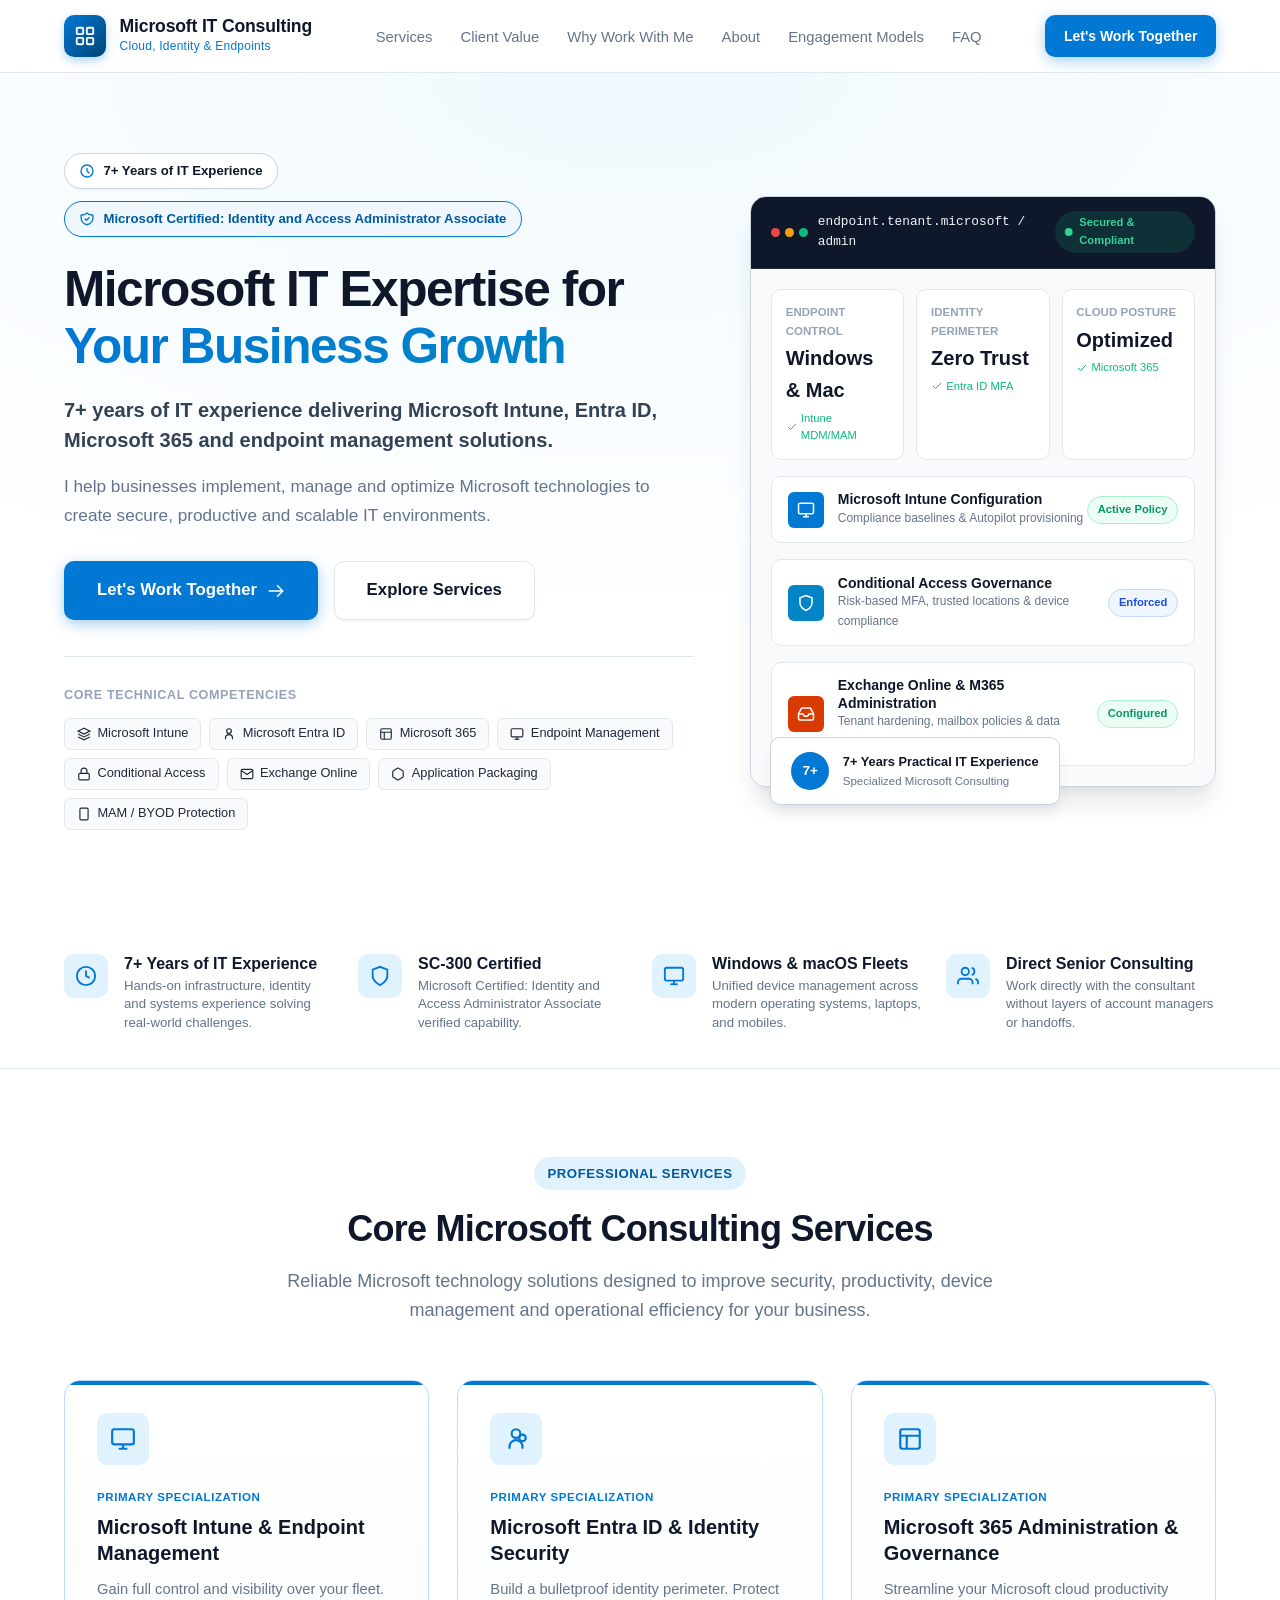
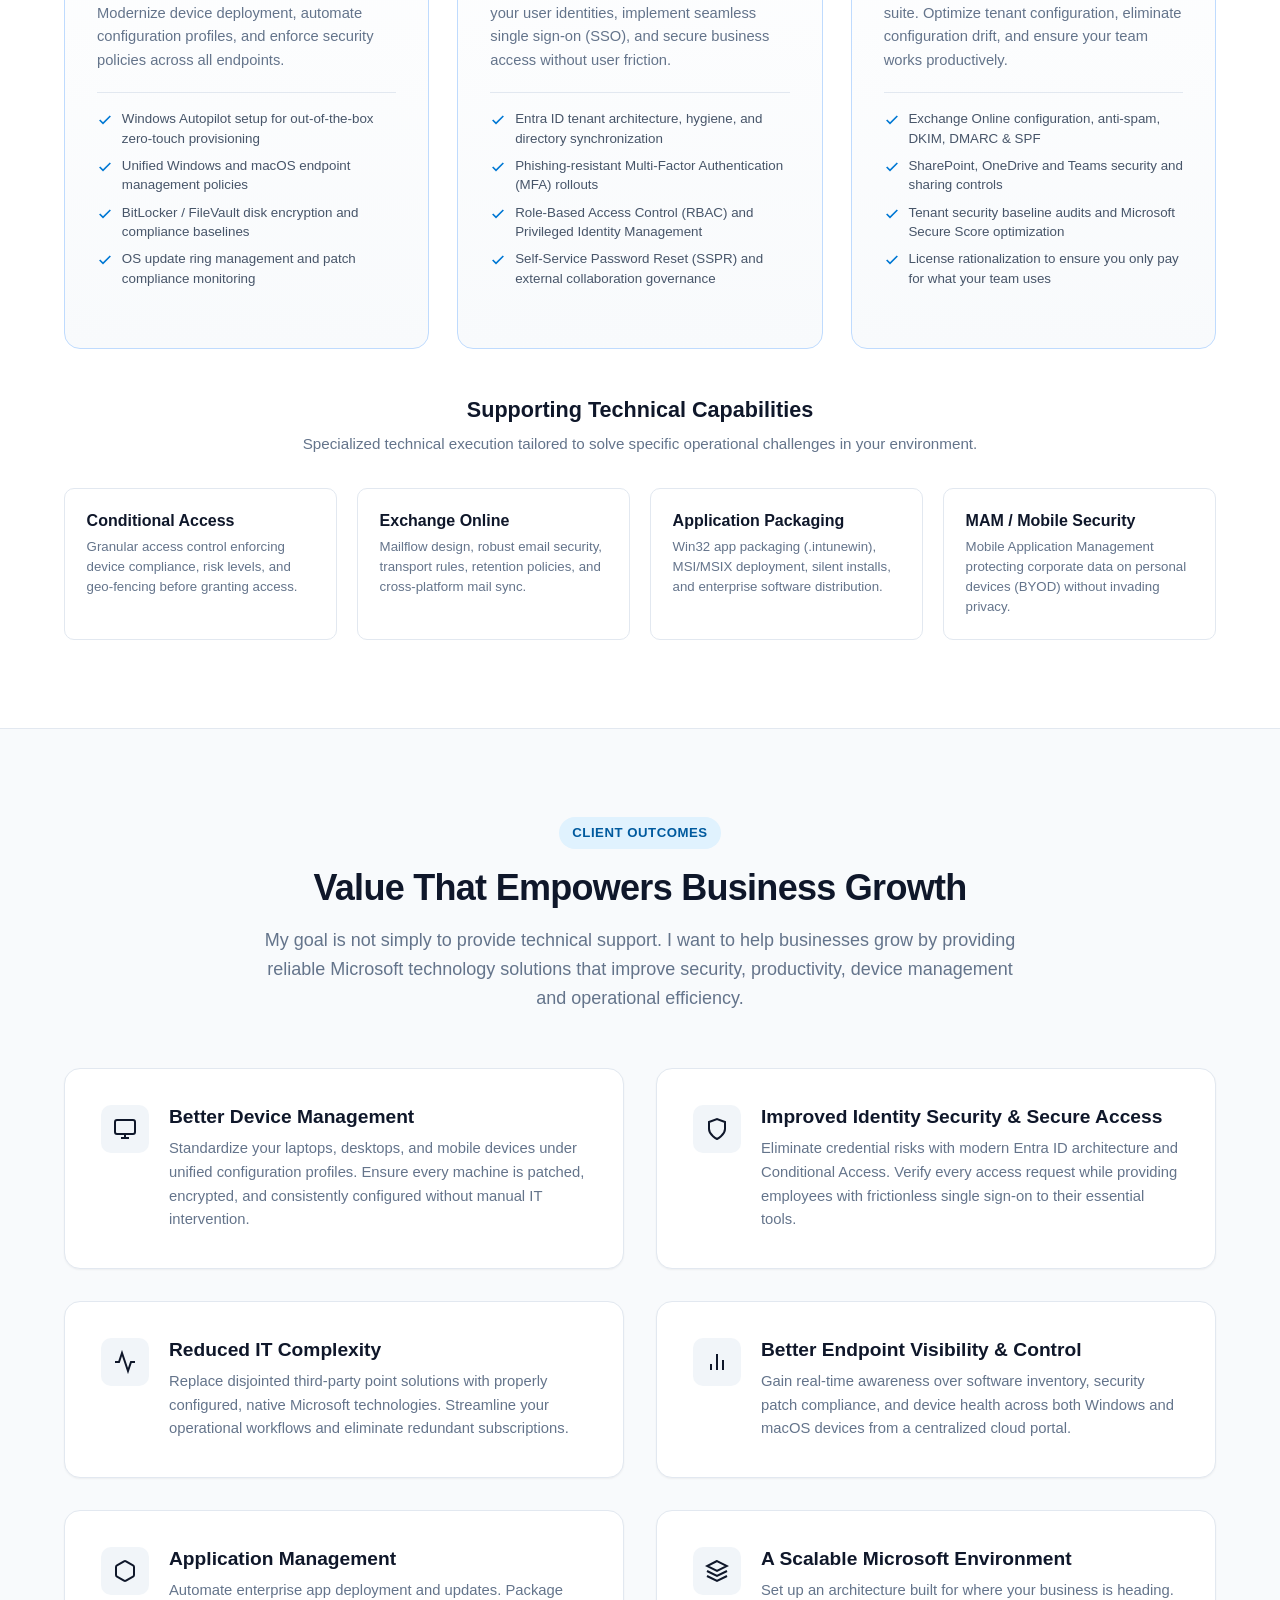
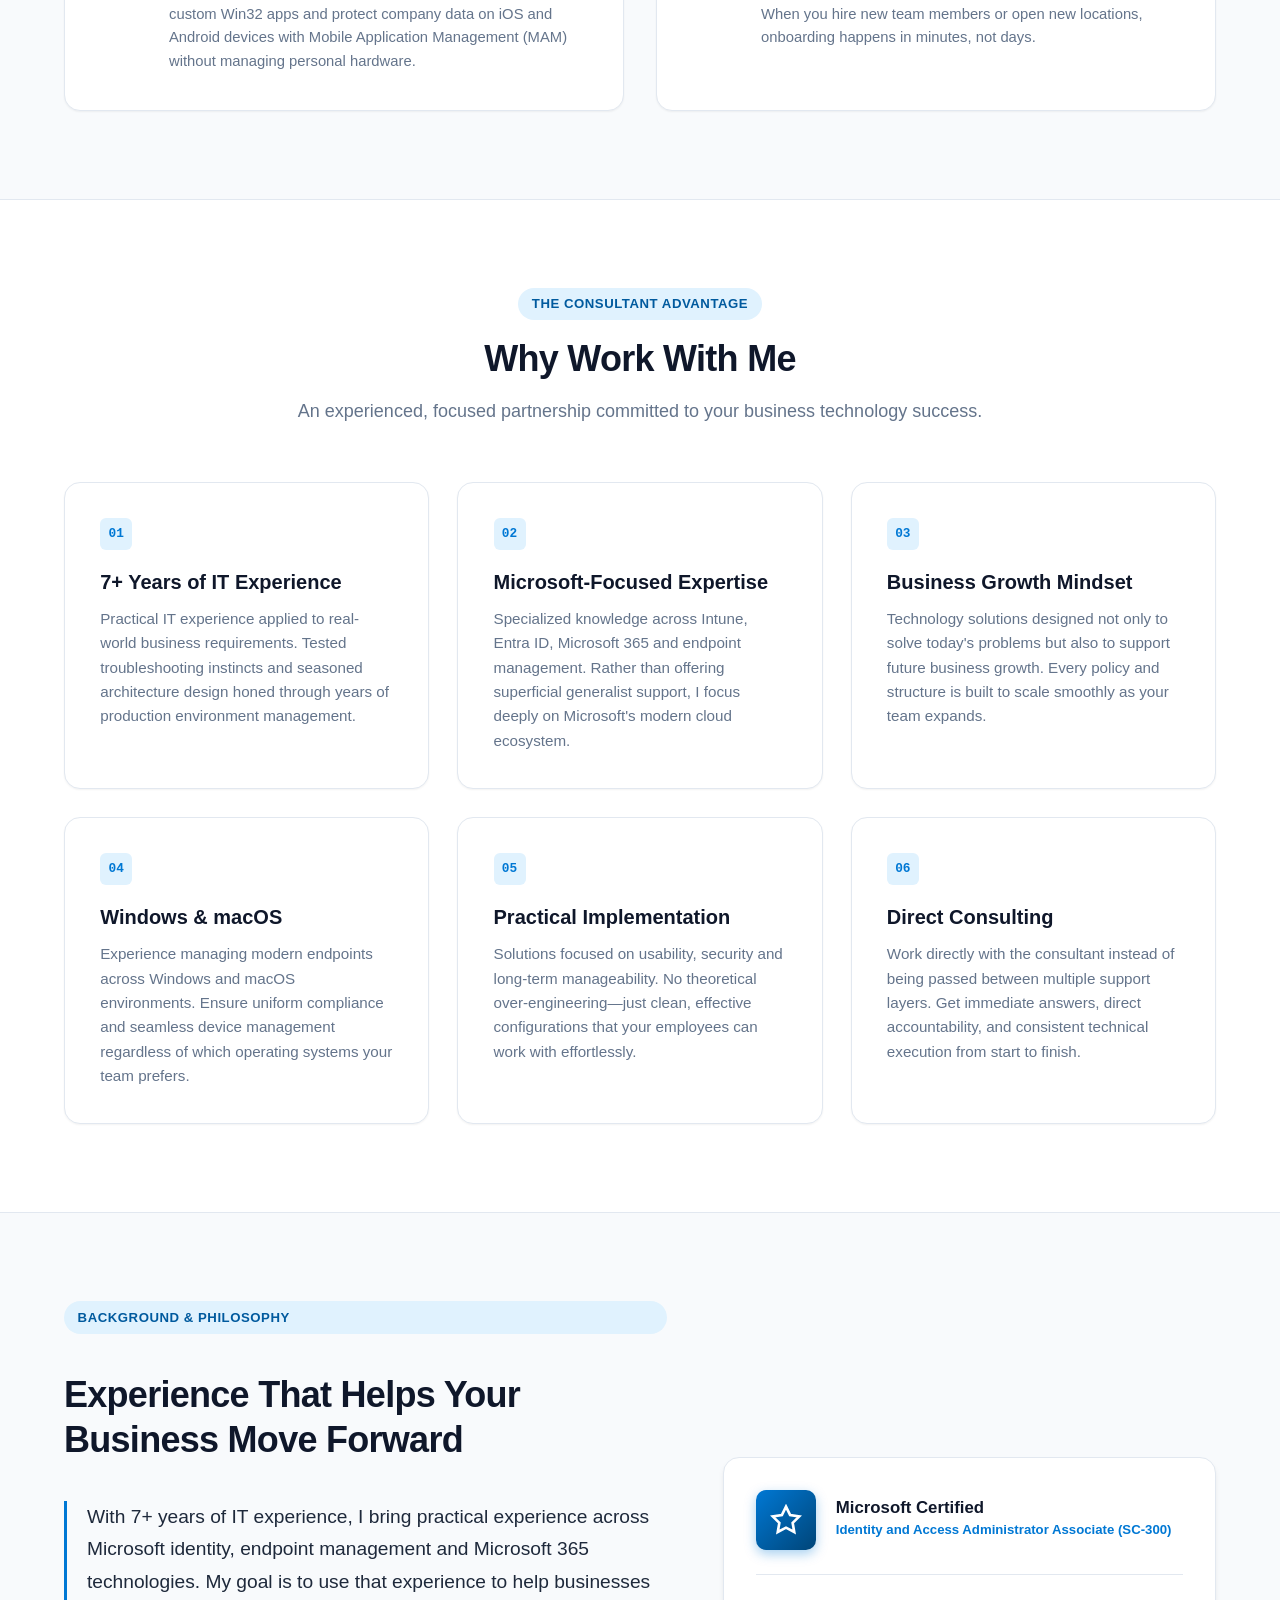
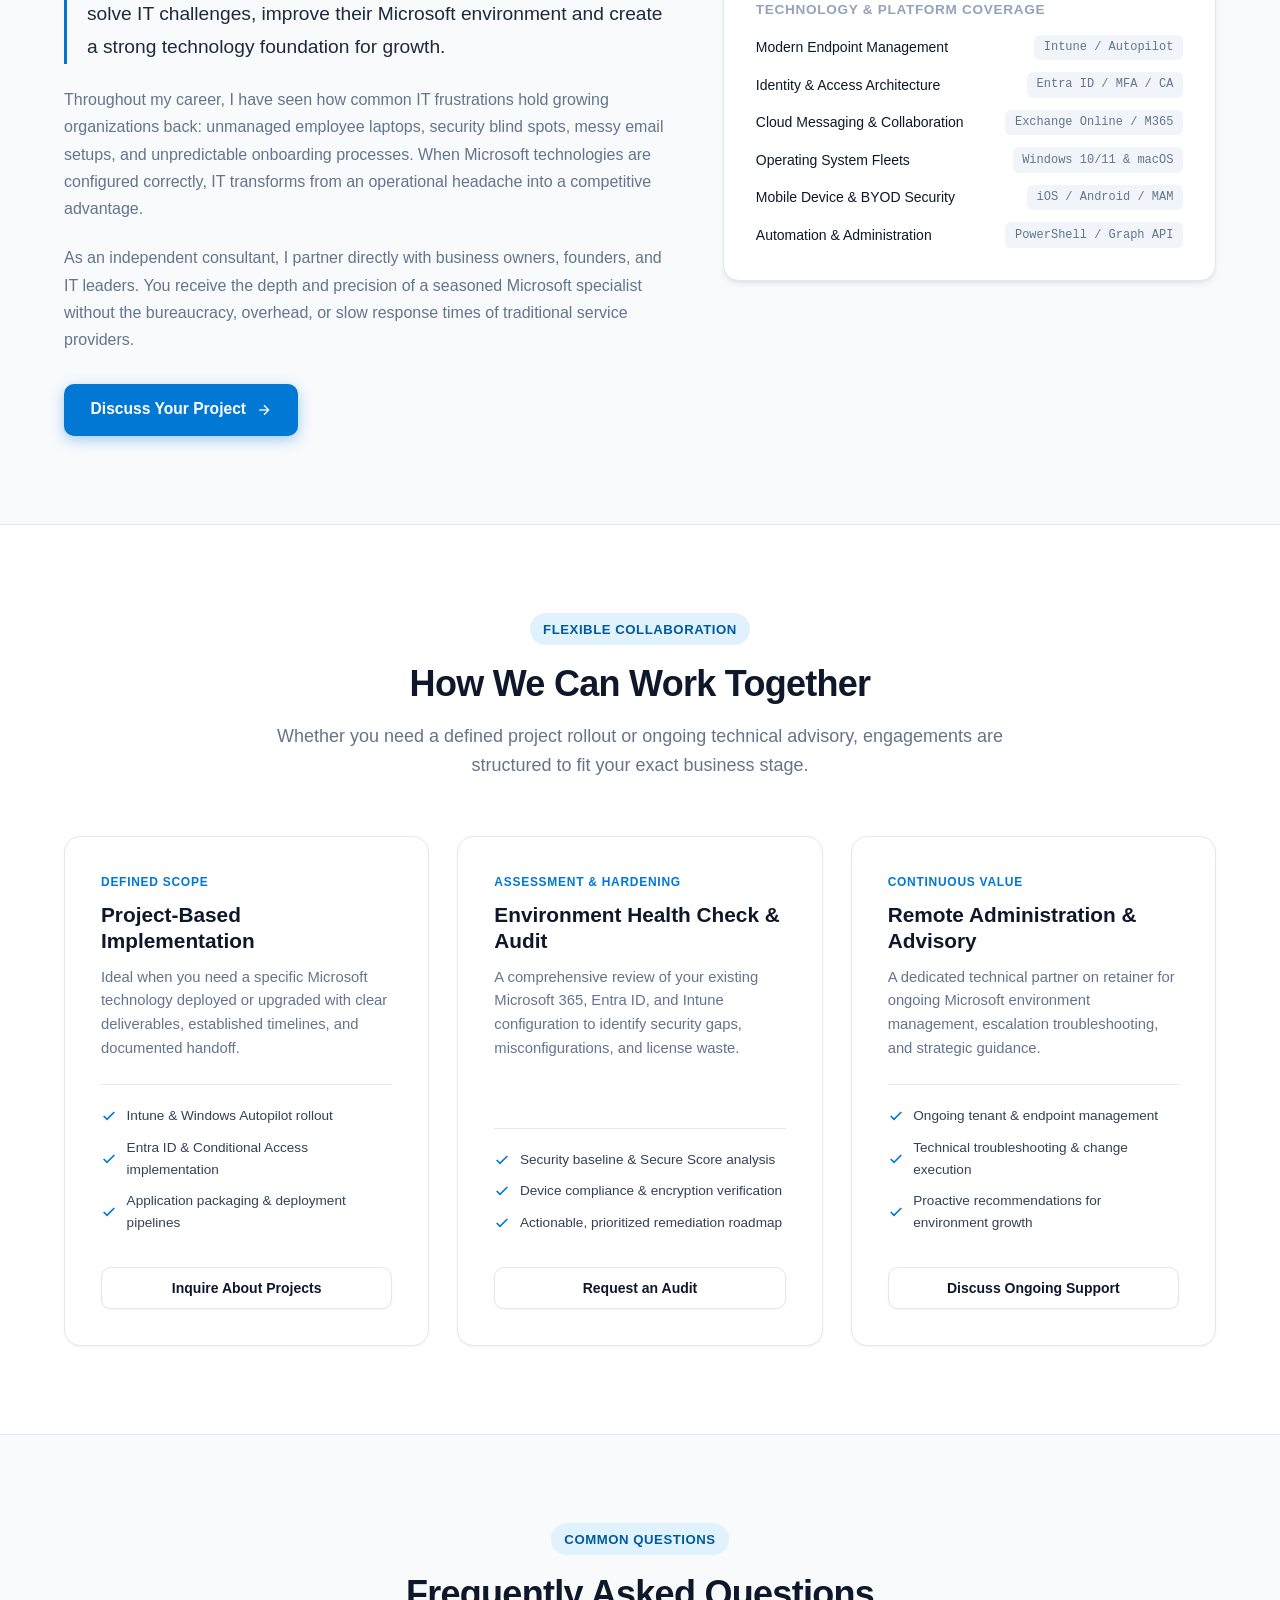
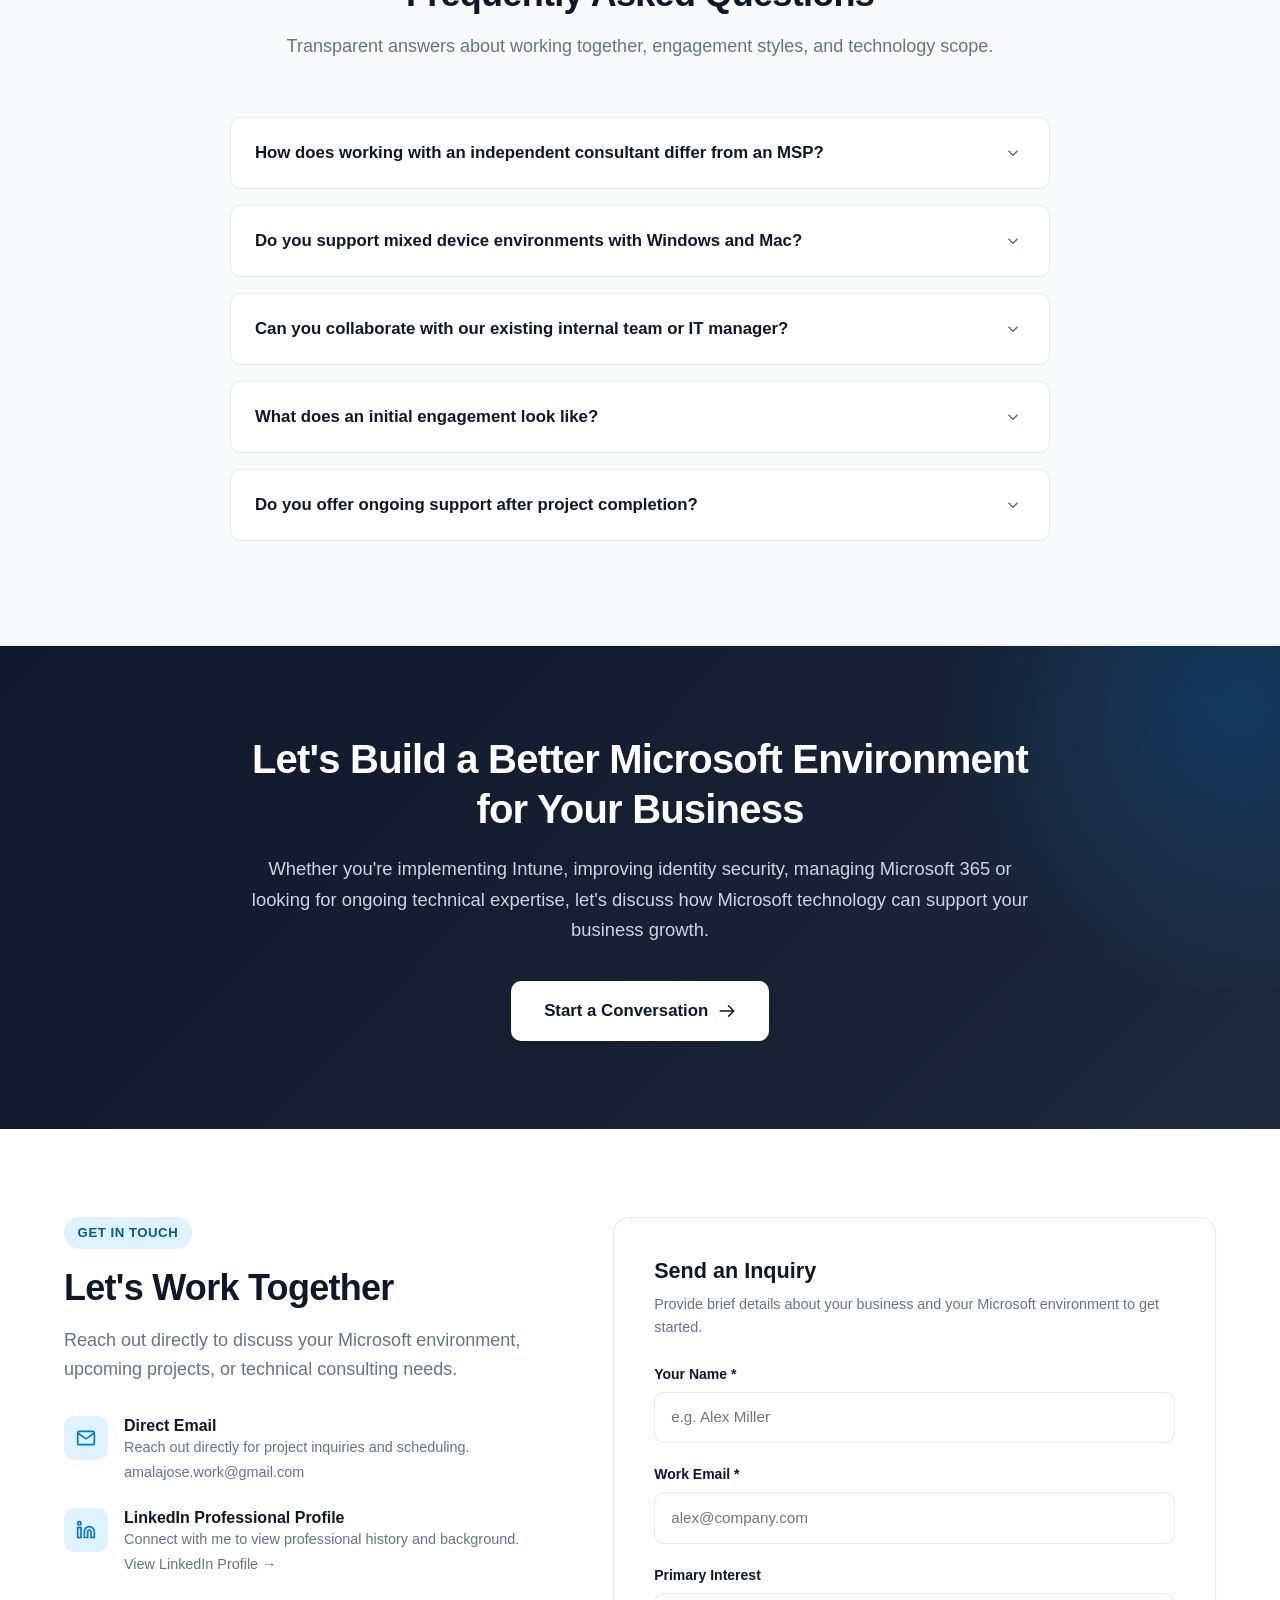
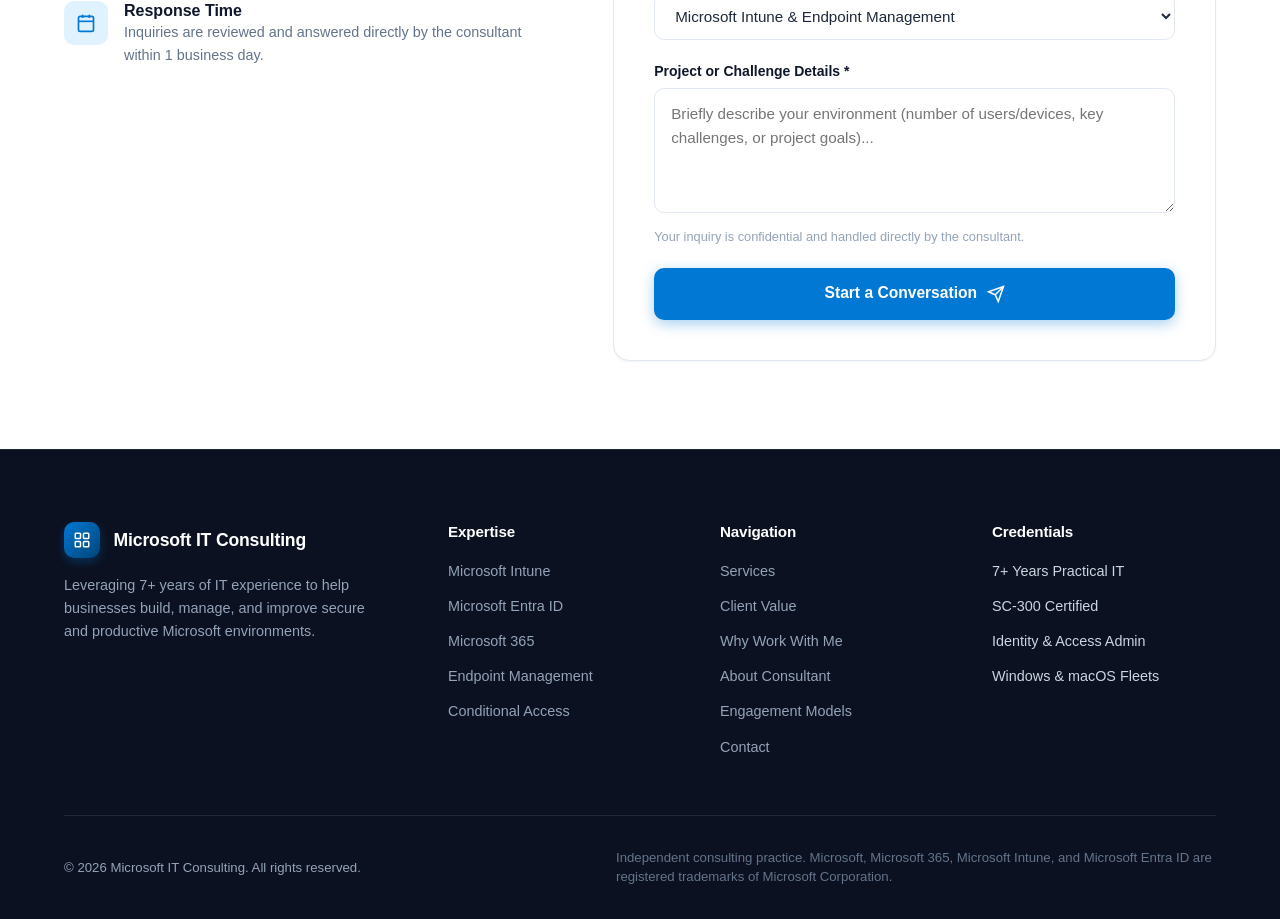
==== index.html @ 7686e7f7 "Add files via upload" ====
<!DOCTYPE html>
<html lang="en">
<head>
  <meta charset="UTF-8">
  <meta name="viewport" content="width=device-width, initial-scale=1.0">
  <title>Microsoft IT Consultant | Intune, Entra ID & Microsoft 365 Solutions</title>
  <meta name="description" content="Microsoft IT Consultant with 7+ years of IT experience specializing in Microsoft Intune, Microsoft Entra ID, Microsoft 365, and modern endpoint management for growing businesses.">
  <meta name="keywords" content="Microsoft IT Consultant, Microsoft Intune, Microsoft Entra ID, Microsoft 365, Endpoint Management, Conditional Access, Windows Autopilot, SC-300">
  
  <!-- Open Graph / Meta -->
  <meta property="og:type" content="website">
  <meta property="og:title" content="Microsoft IT Consultant | 7+ Years of IT Experience">
  <meta property="og:description" content="Helping businesses grow with practical Microsoft technology solutions across Intune, Entra ID, and Microsoft 365.">
  
  <!-- Stylesheet -->
  <link rel="stylesheet" href="css/style.css">
  
  <!-- Favicon SVG -->
  <link rel="icon" type="image/svg+xml" href="data:image/svg+xml,<svg xmlns='http://www.w3.org/2000/svg' viewBox='0 0 32 32' fill='%230078D4'><rect width='14' height='14' x='1' y='1' rx='2'/><rect width='14' height='14' x='17' y='1' rx='2'/><rect width='14' height='14' x='1' y='17' rx='2'/><rect width='14' height='14' x='17' y='17' rx='2'/></svg>">
</head>
<body>

  <!-- ==========================================================================
       HEADER & NAVIGATION
       ========================================================================== -->
  <header class="site-header">
    <div class="container nav-container">
      <a href="#" class="brand" aria-label="Home">
        <div class="brand-icon">
          <!-- Microsoft Modern Grid / Cloud Glyph -->
          <svg width="22" height="22" viewBox="0 0 24 24" fill="none" stroke="currentColor" stroke-width="2" stroke-linecap="round" stroke-linejoin="round">
            <rect x="3" y="3" width="7" height="7" rx="1"/>
            <rect x="14" y="3" width="7" height="7" rx="1"/>
            <rect x="3" y="14" width="7" height="7" rx="1"/>
            <rect x="14" y="14" width="7" height="7" rx="1"/>
          </svg>
        </div>
        <div class="brand-text">
          <span class="brand-name">Microsoft IT Consulting</span>
          <span class="brand-tagline">Cloud, Identity &amp; Endpoints</span>
        </div>
      </a>

      <nav>
        <ul class="nav-menu" id="navMenu">
          <li><a href="#services" class="nav-link">Services</a></li>
          <li><a href="#solutions" class="nav-link">Client Value</a></li>
          <li><a href="#why-me" class="nav-link">Why Work With Me</a></li>
          <li><a href="#about" class="nav-link">About</a></li>
          <li><a href="#engagement" class="nav-link">Engagement Models</a></li>
          <li><a href="#faq" class="nav-link">FAQ</a></li>
        </ul>
      </nav>

      <div class="nav-actions">
        <a href="#contact" class="btn btn-primary btn-sm btn-consultation">Let's Work Together</a>
        <button class="mobile-toggle" id="mobileToggle" aria-label="Toggle navigation menu" aria-expanded="false">
          <svg width="24" height="24" fill="none" stroke="currentColor" stroke-width="2" viewBox="0 0 24 24">
            <path stroke-linecap="round" stroke-linejoin="round" d="M4 6h16M4 12h16M4 18h16"/>
          </svg>
        </button>
      </div>
    </div>
  </header>

  <!-- ==========================================================================
       HERO SECTION
       ========================================================================== -->
  <section class="hero-section">
    <div class="container hero-grid">
      <div class="hero-content">
        
        <!-- Trust Badges -->
        <div class="hero-badges-top">
          <div class="badge-trust">
            <svg width="16" height="16" viewBox="0 0 24 24" fill="none" stroke="currentColor" stroke-width="2">
              <path stroke-linecap="round" stroke-linejoin="round" d="M12 8v4l3 3m6-3a9 9 0 11-18 0 9 9 0 0118 0z" />
            </svg>
            <span>7+ Years of IT Experience</span>
          </div>

          <div class="badge-trust badge-certified">
            <svg width="16" height="16" viewBox="0 0 24 24" fill="none" stroke="currentColor" stroke-width="2">
              <path stroke-linecap="round" stroke-linejoin="round" d="M9 12l2 2 4-4m5.618-4.016A11.955 11.955 0 0112 2.944a11.955 11.955 0 01-8.618 3.04A12.02 12.02 0 003 9c0 5.591 3.824 10.29 9 11.622 5.176-1.332 9-6.03 9-11.622 0-1.042-.133-2.052-.382-3.016z" />
            </svg>
            <span>Microsoft Certified: Identity and Access Administrator Associate</span>
          </div>
        </div>

        <!-- Main Headings -->
        <h1 class="hero-title">
          Microsoft IT Expertise for <span class="highlight">Your Business Growth</span>
        </h1>

        <p class="hero-headline">
          7+ years of IT experience delivering Microsoft Intune, Entra ID, Microsoft 365 and endpoint management solutions.
        </p>

        <p class="hero-desc">
          I help businesses implement, manage and optimize Microsoft technologies to create secure, productive and scalable IT environments.
        </p>

        <!-- CTA Buttons -->
        <div class="hero-cta-group">
          <a href="#contact" class="btn btn-primary btn-lg">
            <span>Let's Work Together</span>
            <svg width="18" height="18" viewBox="0 0 24 24" fill="none" stroke="currentColor" stroke-width="2">
              <path stroke-linecap="round" stroke-linejoin="round" d="M14 5l7 7m0 0l-7 7m7-7H3"/>
            </svg>
          </a>
          <a href="#services" class="btn btn-secondary btn-lg">
            <span>Explore Services</span>
          </a>
        </div>

        <!-- Core Expertise Pills Bar -->
        <div class="hero-expertise-bar">
          <div class="hero-expertise-label">Core Technical Competencies</div>
          <div class="hero-tech-pills">
            <span class="tech-pill">
              <svg width="14" height="14" viewBox="0 0 24 24" fill="none" stroke="currentColor" stroke-width="2"><path d="M12 2L2 7l10 5 10-5-10-5zM2 17l10 5 10-5M2 12l10 5 10-5"/></svg>
              Microsoft Intune
            </span>
            <span class="tech-pill">
              <svg width="14" height="14" viewBox="0 0 24 24" fill="none" stroke="currentColor" stroke-width="2"><circle cx="12" cy="7" r="4"/><path d="M6 21v-2a6 6 0 0 1 12 0v2"/></svg>
              Microsoft Entra ID
            </span>
            <span class="tech-pill">
              <svg width="14" height="14" viewBox="0 0 24 24" fill="none" stroke="currentColor" stroke-width="2"><rect x="3" y="3" width="18" height="18" rx="2"/><path d="M3 9h18M9 21V9"/></svg>
              Microsoft 365
            </span>
            <span class="tech-pill">
              <svg width="14" height="14" viewBox="0 0 24 24" fill="none" stroke="currentColor" stroke-width="2"><rect x="2" y="3" width="20" height="14" rx="2"/><line x1="8" y1="21" x2="16" y2="21"/><line x1="12" y1="17" x2="12" y2="21"/></svg>
              Endpoint Management
            </span>
            <span class="tech-pill">
              <svg width="14" height="14" viewBox="0 0 24 24" fill="none" stroke="currentColor" stroke-width="2"><rect x="3" y="11" width="18" height="11" rx="2" ry="2"/><path d="M7 11V7a5 5 0 0 1 10 0v4"/></svg>
              Conditional Access
            </span>
            <span class="tech-pill">
              <svg width="14" height="14" viewBox="0 0 24 24" fill="none" stroke="currentColor" stroke-width="2"><path d="M4 4h16c1.1 0 2 .9 2 2v12c0 1.1-.9 2-2 2H4c-1.1 0-2-.9-2-2V6c0-1.1.9-2 2-2z"/><polyline points="22,6 12,13 2,6"/></svg>
              Exchange Online
            </span>
            <span class="tech-pill">
              <svg width="14" height="14" viewBox="0 0 24 24" fill="none" stroke="currentColor" stroke-width="2"><path d="M21 16V8a2 2 0 0 0-1-1.73l-7-4a2 2 0 0 0-2 0l-7 4A2 2 0 0 0 3 8v8a2 2 0 0 0 1 1.73l7 4a2 2 0 0 0 2 0l7-4A2 2 0 0 0 21 16z"/></svg>
              Application Packaging
            </span>
            <span class="tech-pill">
              <svg width="14" height="14" viewBox="0 0 24 24" fill="none" stroke="currentColor" stroke-width="2"><rect x="5" y="2" width="14" height="20" rx="2"/><line x1="12" y1="18" x2="12.01" y2="18"/></svg>
              MAM / BYOD Protection
            </span>
          </div>
        </div>

      </div>

      <!-- Hero Visual: Management Architecture Card -->
      <div class="hero-visual">
        <div class="cockpit-card">
          <div class="cockpit-header">
            <div class="cockpit-header-left">
              <div class="cockpit-dots">
                <span class="cockpit-dot dot-red"></span>
                <span class="cockpit-dot dot-yellow"></span>
                <span class="cockpit-dot dot-green"></span>
              </div>
              <span class="cockpit-title">endpoint.tenant.microsoft / admin</span>
            </div>
            <span class="cockpit-status-tag">
              <svg width="10" height="10" viewBox="0 0 24 24" fill="currentColor"><circle cx="12" cy="12" r="10"/></svg>
              Secured &amp; Compliant
            </span>
          </div>

          <div class="cockpit-body">
            <!-- Metric row -->
            <div class="metric-strip">
              <div class="metric-box">
                <div class="metric-box-label">Endpoint Control</div>
                <div class="metric-box-val">Windows &amp; Mac</div>
                <div class="metric-box-sub">
                  <svg width="12" height="12" viewBox="0 0 24 24" fill="none" stroke="currentColor" stroke-width="2"><polyline points="20 6 9 17 4 12"/></svg>
                  Intune MDM/MAM
                </div>
              </div>
              <div class="metric-box">
                <div class="metric-box-label">Identity Perimeter</div>
                <div class="metric-box-val">Zero Trust</div>
                <div class="metric-box-sub">
                  <svg width="12" height="12" viewBox="0 0 24 24" fill="none" stroke="currentColor" stroke-width="2"><polyline points="20 6 9 17 4 12"/></svg>
                  Entra ID MFA
                </div>
              </div>
              <div class="metric-box">
                <div class="metric-box-label">Cloud Posture</div>
                <div class="metric-box-val">Optimized</div>
                <div class="metric-box-sub">
                  <svg width="12" height="12" viewBox="0 0 24 24" fill="none" stroke="currentColor" stroke-width="2"><polyline points="20 6 9 17 4 12"/></svg>
                  Microsoft 365
                </div>
              </div>
            </div>

            <!-- Active Management Items -->
            <div class="module-item">
              <div class="module-info">
                <div class="module-icon-wrap icon-intune">
                  <svg width="18" height="18" viewBox="0 0 24 24" fill="none" stroke="currentColor" stroke-width="2"><rect x="2" y="3" width="20" height="14" rx="2"/><line x1="8" y1="21" x2="16" y2="21"/><line x1="12" y1="17" x2="12" y2="21"/></svg>
                </div>
                <div class="module-texts">
                  <h4>Microsoft Intune Configuration</h4>
                  <p>Compliance baselines &amp; Autopilot provisioning</p>
                </div>
              </div>
              <span class="module-badge badge-active">Active Policy</span>
            </div>

            <div class="module-item">
              <div class="module-info">
                <div class="module-icon-wrap icon-entra">
                  <svg width="18" height="18" viewBox="0 0 24 24" fill="none" stroke="currentColor" stroke-width="2"><path d="M12 22s8-4 8-10V5l-8-3-8 3v7c0 6 8 10 8 10z"/></svg>
                </div>
                <div class="module-texts">
                  <h4>Conditional Access Governance</h4>
                  <p>Risk-based MFA, trusted locations &amp; device compliance</p>
                </div>
              </div>
              <span class="module-badge badge-managed">Enforced</span>
            </div>

            <div class="module-item">
              <div class="module-info">
                <div class="module-icon-wrap icon-m365">
                  <svg width="18" height="18" viewBox="0 0 24 24" fill="none" stroke="currentColor" stroke-width="2"><polyline points="22 12 16 12 14 15 10 15 8 12 2 12"/><path d="M5.45 5.11L2 12v6a2 2 0 0 0 2 2h16a2 2 0 0 0 2-2v-6l-3.45-6.89A2 2 0 0 0 16.76 4H7.24a2 2 0 0 0-1.79 1.11z"/></svg>
                </div>
                <div class="module-texts">
                  <h4>Exchange Online &amp; M365 Administration</h4>
                  <p>Tenant hardening, mailbox policies &amp; data governance</p>
                </div>
              </div>
              <span class="module-badge badge-active">Configured</span>
            </div>
          </div>
        </div>

        <!-- Floating Verification / Experience Card -->
        <div class="floating-cred-card">
          <div class="floating-cred-avatar">7+</div>
          <div class="floating-cred-text">
            7+ Years Practical IT Experience
            <span>Specialized Microsoft Consulting</span>
          </div>
        </div>
      </div>
    </div>
  </section>

  <!-- ==========================================================================
       TRUST & CREDIBILITY STRIP
       ========================================================================== -->
  <section class="trust-strip">
    <div class="container">
      <div class="trust-strip-grid">
        <div class="trust-item">
          <div class="trust-item-icon">
            <svg width="22" height="22" viewBox="0 0 24 24" fill="none" stroke="currentColor" stroke-width="2"><circle cx="12" cy="12" r="10"/><polyline points="12 6 12 12 16 14"/></svg>
          </div>
          <div>
            <div class="trust-item-title">7+ Years of IT Experience</div>
            <div class="trust-item-desc">Hands-on infrastructure, identity and systems experience solving real-world challenges.</div>
          </div>
        </div>

        <div class="trust-item">
          <div class="trust-item-icon">
            <svg width="22" height="22" viewBox="0 0 24 24" fill="none" stroke="currentColor" stroke-width="2"><path d="M12 22s8-4 8-10V5l-8-3-8 3v7c0 6 8 10 8 10z"/></svg>
          </div>
          <div>
            <div class="trust-item-title">SC-300 Certified</div>
            <div class="trust-item-desc">Microsoft Certified: Identity and Access Administrator Associate verified capability.</div>
          </div>
        </div>

        <div class="trust-item">
          <div class="trust-item-icon">
            <svg width="22" height="22" viewBox="0 0 24 24" fill="none" stroke="currentColor" stroke-width="2"><rect x="2" y="3" width="20" height="14" rx="2"/><line x1="8" y1="21" x2="16" y2="21"/><line x1="12" y1="17" x2="12" y2="21"/></svg>
          </div>
          <div>
            <div class="trust-item-title">Windows &amp; macOS Fleets</div>
            <div class="trust-item-desc">Unified device management across modern operating systems, laptops, and mobiles.</div>
          </div>
        </div>

        <div class="trust-item">
          <div class="trust-item-icon">
            <svg width="22" height="22" viewBox="0 0 24 24" fill="none" stroke="currentColor" stroke-width="2"><path d="M17 21v-2a4 4 0 0 0-4-4H5a4 4 0 0 0-4 4v2"/><circle cx="9" cy="7" r="4"/><path d="M23 21v-2a4 4 0 0 0-3-3.87"/><path d="M16 3.13a4 4 0 0 1 0 7.75"/></svg>
          </div>
          <div>
            <div class="trust-item-title">Direct Senior Consulting</div>
            <div class="trust-item-desc">Work directly with the consultant without layers of account managers or handoffs.</div>
          </div>
        </div>
      </div>
    </div>
  </section>

  <!-- ==========================================================================
       CORE SERVICES & EXPERTISE SECTION
       ========================================================================== -->
  <section class="section" id="services">
    <div class="container">
      <div class="section-header">
        <span class="section-eyebrow">Professional Services</span>
        <h2 class="section-title">Core Microsoft Consulting Services</h2>
        <p class="section-subtitle">
          Reliable Microsoft technology solutions designed to improve security, productivity, device management and operational efficiency for your business.
        </p>
      </div>

      <div class="services-grid">
        
        <!-- Service 1: Microsoft Intune & Endpoint Management -->
        <div class="service-card featured-card">
          <div class="service-icon-box">
            <svg width="26" height="26" viewBox="0 0 24 24" fill="none" stroke="currentColor" stroke-width="2">
              <rect x="2" y="3" width="20" height="14" rx="2"/>
              <line x1="8" y1="21" x2="16" y2="21"/>
              <line x1="12" y1="17" x2="12" y2="21"/>
            </svg>
          </div>
          <span class="service-tag">Primary Specialization</span>
          <h3 class="service-card-title">Microsoft Intune &amp; Endpoint Management</h3>
          <p class="service-card-desc">
            Gain full control and visibility over your fleet. Modernize device deployment, automate configuration profiles, and enforce security policies across all endpoints.
          </p>
          <ul class="service-deliverables">
            <li>
              <svg width="16" height="16" viewBox="0 0 24 24" fill="none" stroke="currentColor" stroke-width="2.5"><polyline points="20 6 9 17 4 12"/></svg>
              <span>Windows Autopilot setup for out-of-the-box zero-touch provisioning</span>
            </li>
            <li>
              <svg width="16" height="16" viewBox="0 0 24 24" fill="none" stroke="currentColor" stroke-width="2.5"><polyline points="20 6 9 17 4 12"/></svg>
              <span>Unified Windows and macOS endpoint management policies</span>
            </li>
            <li>
              <svg width="16" height="16" viewBox="0 0 24 24" fill="none" stroke="currentColor" stroke-width="2.5"><polyline points="20 6 9 17 4 12"/></svg>
              <span>BitLocker / FileVault disk encryption and compliance baselines</span>
            </li>
            <li>
              <svg width="16" height="16" viewBox="0 0 24 24" fill="none" stroke="currentColor" stroke-width="2.5"><polyline points="20 6 9 17 4 12"/></svg>
              <span>OS update ring management and patch compliance monitoring</span>
            </li>
          </ul>
        </div>

        <!-- Service 2: Microsoft Entra ID & Identity Security -->
        <div class="service-card featured-card">
          <div class="service-icon-box">
            <svg width="26" height="26" viewBox="0 0 24 24" fill="none" stroke="currentColor" stroke-width="2">
              <circle cx="12" cy="7" r="4"/>
              <path d="M6 21v-2a6 6 0 0 1 12 0v2"/>
              <circle cx="18" cy="11" r="3"/>
            </svg>
          </div>
          <span class="service-tag">Primary Specialization</span>
          <h3 class="service-card-title">Microsoft Entra ID &amp; Identity Security</h3>
          <p class="service-card-desc">
            Build a bulletproof identity perimeter. Protect your user identities, implement seamless single sign-on (SSO), and secure business access without user friction.
          </p>
          <ul class="service-deliverables">
            <li>
              <svg width="16" height="16" viewBox="0 0 24 24" fill="none" stroke="currentColor" stroke-width="2.5"><polyline points="20 6 9 17 4 12"/></svg>
              <span>Entra ID tenant architecture, hygiene, and directory synchronization</span>
            </li>
            <li>
              <svg width="16" height="16" viewBox="0 0 24 24" fill="none" stroke="currentColor" stroke-width="2.5"><polyline points="20 6 9 17 4 12"/></svg>
              <span>Phishing-resistant Multi-Factor Authentication (MFA) rollouts</span>
            </li>
            <li>
              <svg width="16" height="16" viewBox="0 0 24 24" fill="none" stroke="currentColor" stroke-width="2.5"><polyline points="20 6 9 17 4 12"/></svg>
              <span>Role-Based Access Control (RBAC) and Privileged Identity Management</span>
            </li>
            <li>
              <svg width="16" height="16" viewBox="0 0 24 24" fill="none" stroke="currentColor" stroke-width="2.5"><polyline points="20 6 9 17 4 12"/></svg>
              <span>Self-Service Password Reset (SSPR) and external collaboration governance</span>
            </li>
          </ul>
        </div>

        <!-- Service 3: Microsoft 365 Architecture & Administration -->
        <div class="service-card featured-card">
          <div class="service-icon-box">
            <svg width="26" height="26" viewBox="0 0 24 24" fill="none" stroke="currentColor" stroke-width="2">
              <rect x="3" y="3" width="18" height="18" rx="2"/>
              <path d="M3 9h18M9 21V9"/>
            </svg>
          </div>
          <span class="service-tag">Primary Specialization</span>
          <h3 class="service-card-title">Microsoft 365 Administration &amp; Governance</h3>
          <p class="service-card-desc">
            Streamline your Microsoft cloud productivity suite. Optimize tenant configuration, eliminate configuration drift, and ensure your team works productively.
          </p>
          <ul class="service-deliverables">
            <li>
              <svg width="16" height="16" viewBox="0 0 24 24" fill="none" stroke="currentColor" stroke-width="2.5"><polyline points="20 6 9 17 4 12"/></svg>
              <span>Exchange Online configuration, anti-spam, DKIM, DMARC &amp; SPF</span>
            </li>
            <li>
              <svg width="16" height="16" viewBox="0 0 24 24" fill="none" stroke="currentColor" stroke-width="2.5"><polyline points="20 6 9 17 4 12"/></svg>
              <span>SharePoint, OneDrive and Teams security and sharing controls</span>
            </li>
            <li>
              <svg width="16" height="16" viewBox="0 0 24 24" fill="none" stroke="currentColor" stroke-width="2.5"><polyline points="20 6 9 17 4 12"/></svg>
              <span>Tenant security baseline audits and Microsoft Secure Score optimization</span>
            </li>
            <li>
              <svg width="16" height="16" viewBox="0 0 24 24" fill="none" stroke="currentColor" stroke-width="2.5"><polyline points="20 6 9 17 4 12"/></svg>
              <span>License rationalization to ensure you only pay for what your team uses</span>
            </li>
          </ul>
        </div>

      </div>

      <!-- Supporting Technical Capabilities -->
      <div style="margin-top: 3rem;">
        <h3 style="font-size: 1.35rem; color: var(--secondary); margin-bottom: 0.5rem; text-align: center;">
          Supporting Technical Capabilities
        </h3>
        <p style="text-align: center; color: var(--text-muted); font-size: 0.95rem; margin-bottom: 2rem;">
          Specialized technical execution tailored to solve specific operational challenges in your environment.
        </p>

        <div class="supporting-grid">
          <div class="supporting-card">
            <h4>Conditional Access</h4>
            <p>Granular access control enforcing device compliance, risk levels, and geo-fencing before granting access.</p>
          </div>

          <div class="supporting-card">
            <h4>Exchange Online</h4>
            <p>Mailflow design, robust email security, transport rules, retention policies, and cross-platform mail sync.</p>
          </div>

          <div class="supporting-card">
            <h4>Application Packaging</h4>
            <p>Win32 app packaging (.intunewin), MSI/MSIX deployment, silent installs, and enterprise software distribution.</p>
          </div>

          <div class="supporting-card">
            <h4>MAM / Mobile Security</h4>
            <p>Mobile Application Management protecting corporate data on personal devices (BYOD) without invading privacy.</p>
          </div>
        </div>
      </div>

    </div>
  </section>

  <!-- ==========================================================================
       CLIENT VALUE / BUSINESS IMPACT MATRIX
       ========================================================================== -->
  <section class="section section-alt" id="solutions">
    <div class="container">
      <div class="section-header">
        <span class="section-eyebrow">Client Outcomes</span>
        <h2 class="section-title">Value That Empowers Business Growth</h2>
        <p class="section-subtitle">
          My goal is not simply to provide technical support. I want to help businesses grow by providing reliable Microsoft technology solutions that improve security, productivity, device management and operational efficiency.
        </p>
      </div>

      <div class="outcomes-grid">
        <div class="outcome-card">
          <div class="outcome-icon">
            <svg width="24" height="24" viewBox="0 0 24 24" fill="none" stroke="currentColor" stroke-width="2">
              <rect x="2" y="3" width="20" height="14" rx="2"/>
              <line x1="8" y1="21" x2="16" y2="21"/>
              <line x1="12" y1="17" x2="12" y2="21"/>
            </svg>
          </div>
          <div class="outcome-body">
            <h3>Better Device Management</h3>
            <p>Standardize your laptops, desktops, and mobile devices under unified configuration profiles. Ensure every machine is patched, encrypted, and consistently configured without manual IT intervention.</p>
          </div>
        </div>

        <div class="outcome-card">
          <div class="outcome-icon">
            <svg width="24" height="24" viewBox="0 0 24 24" fill="none" stroke="currentColor" stroke-width="2">
              <path d="M12 22s8-4 8-10V5l-8-3-8 3v7c0 6 8 10 8 10z"/>
            </svg>
          </div>
          <div class="outcome-body">
            <h3>Improved Identity Security &amp; Secure Access</h3>
            <p>Eliminate credential risks with modern Entra ID architecture and Conditional Access. Verify every access request while providing employees with frictionless single sign-on to their essential tools.</p>
          </div>
        </div>

        <div class="outcome-card">
          <div class="outcome-icon">
            <svg width="24" height="24" viewBox="0 0 24 24" fill="none" stroke="currentColor" stroke-width="2">
              <path d="M22 12h-4l-3 9L9 3l-3 9H2"/>
            </svg>
          </div>
          <div class="outcome-body">
            <h3>Reduced IT Complexity</h3>
            <p>Replace disjointed third-party point solutions with properly configured, native Microsoft technologies. Streamline your operational workflows and eliminate redundant subscriptions.</p>
          </div>
        </div>

        <div class="outcome-card">
          <div class="outcome-icon">
            <svg width="24" height="24" viewBox="0 0 24 24" fill="none" stroke="currentColor" stroke-width="2">
              <line x1="18" y1="20" x2="18" y2="10"/>
              <line x1="12" y1="20" x2="12" y2="4"/>
              <line x1="6" y1="20" x2="6" y2="14"/>
            </svg>
          </div>
          <div class="outcome-body">
            <h3>Better Endpoint Visibility &amp; Control</h3>
            <p>Gain real-time awareness over software inventory, security patch compliance, and device health across both Windows and macOS devices from a centralized cloud portal.</p>
          </div>
        </div>

        <div class="outcome-card">
          <div class="outcome-icon">
            <svg width="24" height="24" viewBox="0 0 24 24" fill="none" stroke="currentColor" stroke-width="2">
              <path d="M21 16V8a2 2 0 0 0-1-1.73l-7-4a2 2 0 0 0-2 0l-7 4A2 2 0 0 0 3 8v8a2 2 0 0 0 1 1.73l7 4a2 2 0 0 0 2 0l7-4A2 2 0 0 0 21 16z"/>
            </svg>
          </div>
          <div class="outcome-body">
            <h3>Application Management</h3>
            <p>Automate enterprise app deployment and updates. Package custom Win32 apps and protect company data on iOS and Android devices with Mobile Application Management (MAM) without managing personal hardware.</p>
          </div>
        </div>

        <div class="outcome-card">
          <div class="outcome-icon">
            <svg width="24" height="24" viewBox="0 0 24 24" fill="none" stroke="currentColor" stroke-width="2">
              <path d="M12 2L2 7l10 5 10-5-10-5zM2 17l10 5 10-5M2 12l10 5 10-5"/>
            </svg>
          </div>
          <div class="outcome-body">
            <h3>A Scalable Microsoft Environment</h3>
            <p>Set up an architecture built for where your business is heading. When you hire new team members or open new locations, onboarding happens in minutes, not days.</p>
          </div>
        </div>
      </div>
    </div>
  </section>

  <!-- ==========================================================================
       WHY WORK WITH ME (THE 6 PILLARS)
       ========================================================================== -->
  <section class="section" id="why-me">
    <div class="container">
      <div class="section-header">
        <span class="section-eyebrow">The Consultant Advantage</span>
        <h2 class="section-title">Why Work With Me</h2>
        <p class="section-subtitle">
          An experienced, focused partnership committed to your business technology success.
        </p>
      </div>

      <div class="why-grid">
        
        <!-- 1: 7+ Years of IT Experience -->
        <div class="why-card">
          <span class="why-number">01</span>
          <h3 class="why-card-title">7+ Years of IT Experience</h3>
          <p class="why-card-desc">
            Practical IT experience applied to real-world business requirements. Tested troubleshooting instincts and seasoned architecture design honed through years of production environment management.
          </p>
        </div>

        <!-- 2: Microsoft-Focused Expertise -->
        <div class="why-card">
          <span class="why-number">02</span>
          <h3 class="why-card-title">Microsoft-Focused Expertise</h3>
          <p class="why-card-desc">
            Specialized knowledge across Intune, Entra ID, Microsoft 365 and endpoint management. Rather than offering superficial generalist support, I focus deeply on Microsoft's modern cloud ecosystem.
          </p>
        </div>

        <!-- 3: Business Growth Mindset -->
        <div class="why-card">
          <span class="why-number">03</span>
          <h3 class="why-card-title">Business Growth Mindset</h3>
          <p class="why-card-desc">
            Technology solutions designed not only to solve today's problems but also to support future business growth. Every policy and structure is built to scale smoothly as your team expands.
          </p>
        </div>

        <!-- 4: Windows & macOS -->
        <div class="why-card">
          <span class="why-number">04</span>
          <h3 class="why-card-title">Windows &amp; macOS</h3>
          <p class="why-card-desc">
            Experience managing modern endpoints across Windows and macOS environments. Ensure uniform compliance and seamless device management regardless of which operating systems your team prefers.
          </p>
        </div>

        <!-- 5: Practical Implementation -->
        <div class="why-card">
          <span class="why-number">05</span>
          <h3 class="why-card-title">Practical Implementation</h3>
          <p class="why-card-desc">
            Solutions focused on usability, security and long-term manageability. No theoretical over-engineering—just clean, effective configurations that your employees can work with effortlessly.
          </p>
        </div>

        <!-- 6: Direct Consulting -->
        <div class="why-card">
          <span class="why-number">06</span>
          <h3 class="why-card-title">Direct Consulting</h3>
          <p class="why-card-desc">
            Work directly with the consultant instead of being passed between multiple support layers. Get immediate answers, direct accountability, and consistent technical execution from start to finish.
          </p>
        </div>

      </div>
    </div>
  </section>

  <!-- ==========================================================================
       ABOUT SECTION
       ========================================================================== -->
  <section class="section section-alt" id="about">
    <div class="container about-grid">
      <div class="about-content">
        <span class="section-eyebrow">Background &amp; Philosophy</span>
        <h2 class="section-title">Experience That Helps Your Business Move Forward</h2>
        
        <p class="about-lead">
          With 7+ years of IT experience, I bring practical experience across Microsoft identity, endpoint management and Microsoft 365 technologies. My goal is to use that experience to help businesses solve IT challenges, improve their Microsoft environment and create a strong technology foundation for growth.
        </p>

        <p class="about-body-text">
          Throughout my career, I have seen how common IT frustrations hold growing organizations back: unmanaged employee laptops, security blind spots, messy email setups, and unpredictable onboarding processes. When Microsoft technologies are configured correctly, IT transforms from an operational headache into a competitive advantage.
        </p>

        <p class="about-body-text">
          As an independent consultant, I partner directly with business owners, founders, and IT leaders. You receive the depth and precision of a seasoned Microsoft specialist without the bureaucracy, overhead, or slow response times of traditional service providers.
        </p>

        <div style="margin-top: 0.5rem;">
          <a href="#contact" class="btn btn-primary">
            <span>Discuss Your Project</span>
            <svg width="16" height="16" viewBox="0 0 24 24" fill="none" stroke="currentColor" stroke-width="2"><line x1="5" y1="12" x2="19" y2="12"/><polyline points="12 5 19 12 12 19"/></svg>
          </a>
        </div>
      </div>

      <!-- About Credential & Stack Display Box -->
      <div class="about-credentials-box">
        <div class="cred-badge-display">
          <div class="cred-emblem">
            <svg width="32" height="32" viewBox="0 0 24 24" fill="none" stroke="currentColor" stroke-width="2">
              <path d="M12 2l3.09 6.26L22 9.27l-5 4.87 1.18 6.88L12 17.77l-6.18 3.25L7 14.14 2 9.27l6.91-1.01L12 2z"/>
            </svg>
          </div>
          <div class="cred-info">
            <h4>Microsoft Certified</h4>
            <p>Identity and Access Administrator Associate (SC-300)</p>
          </div>
        </div>

        <div class="skills-matrix-title">Technology &amp; Platform Coverage</div>
        <div class="skills-list">
          <div class="skill-row">
            <span>Modern Endpoint Management</span>
            <span class="skill-tag">Intune / Autopilot</span>
          </div>
          <div class="skill-row">
            <span>Identity &amp; Access Architecture</span>
            <span class="skill-tag">Entra ID / MFA / CA</span>
          </div>
          <div class="skill-row">
            <span>Cloud Messaging &amp; Collaboration</span>
            <span class="skill-tag">Exchange Online / M365</span>
          </div>
          <div class="skill-row">
            <span>Operating System Fleets</span>
            <span class="skill-tag">Windows 10/11 &amp; macOS</span>
          </div>
          <div class="skill-row">
            <span>Mobile Device &amp; BYOD Security</span>
            <span class="skill-tag">iOS / Android / MAM</span>
          </div>
          <div class="skill-row">
            <span>Automation &amp; Administration</span>
            <span class="skill-tag">PowerShell / Graph API</span>
          </div>
        </div>
      </div>
    </div>
  </section>

  <!-- ==========================================================================
       ENGAGEMENT MODELS / HOW WE WORK
       ========================================================================== -->
  <section class="section" id="engagement">
    <div class="container">
      <div class="section-header">
        <span class="section-eyebrow">Flexible Collaboration</span>
        <h2 class="section-title">How We Can Work Together</h2>
        <p class="section-subtitle">
          Whether you need a defined project rollout or ongoing technical advisory, engagements are structured to fit your exact business stage.
        </p>
      </div>

      <div class="engagement-grid">
        
        <!-- Model 1: Project-Based Implementation -->
        <div class="engagement-card">
          <div class="engagement-phase">Defined Scope</div>
          <h3>Project-Based Implementation</h3>
          <p>
            Ideal when you need a specific Microsoft technology deployed or upgraded with clear deliverables, established timelines, and documented handoff.
          </p>
          <ul>
            <li>
              <svg width="16" height="16" viewBox="0 0 24 24" fill="none" stroke="currentColor" stroke-width="2.5"><polyline points="20 6 9 17 4 12"/></svg>
              <span>Intune &amp; Windows Autopilot rollout</span>
            </li>
            <li>
              <svg width="16" height="16" viewBox="0 0 24 24" fill="none" stroke="currentColor" stroke-width="2.5"><polyline points="20 6 9 17 4 12"/></svg>
              <span>Entra ID &amp; Conditional Access implementation</span>
            </li>
            <li>
              <svg width="16" height="16" viewBox="0 0 24 24" fill="none" stroke="currentColor" stroke-width="2.5"><polyline points="20 6 9 17 4 12"/></svg>
              <span>Application packaging &amp; deployment pipelines</span>
            </li>
          </ul>
          <a href="#contact" class="btn btn-secondary btn-sm" style="margin-top: auto;">Inquire About Projects</a>
        </div>

        <!-- Model 2: Environment Audit & Health Check -->
        <div class="engagement-card">
          <div class="engagement-phase">Assessment &amp; Hardening</div>
          <h3>Environment Health Check &amp; Audit</h3>
          <p>
            A comprehensive review of your existing Microsoft 365, Entra ID, and Intune configuration to identify security gaps, misconfigurations, and license waste.
          </p>
          <ul>
            <li>
              <svg width="16" height="16" viewBox="0 0 24 24" fill="none" stroke="currentColor" stroke-width="2.5"><polyline points="20 6 9 17 4 12"/></svg>
              <span>Security baseline &amp; Secure Score analysis</span>
            </li>
            <li>
              <svg width="16" height="16" viewBox="0 0 24 24" fill="none" stroke="currentColor" stroke-width="2.5"><polyline points="20 6 9 17 4 12"/></svg>
              <span>Device compliance &amp; encryption verification</span>
            </li>
            <li>
              <svg width="16" height="16" viewBox="0 0 24 24" fill="none" stroke="currentColor" stroke-width="2.5"><polyline points="20 6 9 17 4 12"/></svg>
              <span>Actionable, prioritized remediation roadmap</span>
            </li>
          </ul>
          <a href="#contact" class="btn btn-secondary btn-sm" style="margin-top: auto;">Request an Audit</a>
        </div>

        <!-- Model 3: Ongoing Technical Advisory & Administration -->
        <div class="engagement-card">
          <div class="engagement-phase">Continuous Value</div>
          <h3>Remote Administration &amp; Advisory</h3>
          <p>
            A dedicated technical partner on retainer for ongoing Microsoft environment management, escalation troubleshooting, and strategic guidance.
          </p>
          <ul>
            <li>
              <svg width="16" height="16" viewBox="0 0 24 24" fill="none" stroke="currentColor" stroke-width="2.5"><polyline points="20 6 9 17 4 12"/></svg>
              <span>Ongoing tenant &amp; endpoint management</span>
            </li>
            <li>
              <svg width="16" height="16" viewBox="0 0 24 24" fill="none" stroke="currentColor" stroke-width="2.5"><polyline points="20 6 9 17 4 12"/></svg>
              <span>Technical troubleshooting &amp; change execution</span>
            </li>
            <li>
              <svg width="16" height="16" viewBox="0 0 24 24" fill="none" stroke="currentColor" stroke-width="2.5"><polyline points="20 6 9 17 4 12"/></svg>
              <span>Proactive recommendations for environment growth</span>
            </li>
          </ul>
          <a href="#contact" class="btn btn-secondary btn-sm" style="margin-top: auto;">Discuss Ongoing Support</a>
        </div>

      </div>
    </div>
  </section>

  <!-- ==========================================================================
       FAQ SECTION
       ========================================================================== -->
  <section class="section section-alt" id="faq">
    <div class="container">
      <div class="section-header">
        <span class="section-eyebrow">Common Questions</span>
        <h2 class="section-title">Frequently Asked Questions</h2>
        <p class="section-subtitle">
          Transparent answers about working together, engagement styles, and technology scope.
        </p>
      </div>

      <div class="faq-container">
        
        <div class="faq-item">
          <button class="faq-question" aria-expanded="false">
            <span>How does working with an independent consultant differ from an MSP?</span>
            <span class="faq-icon">
              <svg width="18" height="18" viewBox="0 0 24 24" fill="none" stroke="currentColor" stroke-width="2"><polyline points="6 9 12 15 18 9"/></svg>
            </span>
          </button>
          <div class="faq-answer">
            <p>
              When you hire me, you work directly with a senior Microsoft specialist with 7+ years of practical IT experience. Traditional MSPs often assign your account to junior helpdesk technicians and route changes through slow ticketing tiers. I provide direct communication, tailored architectural solutions, and personal accountability.
            </p>
          </div>
        </div>

        <div class="faq-item">
          <button class="faq-question" aria-expanded="false">
            <span>Do you support mixed device environments with Windows and Mac?</span>
            <span class="faq-icon">
              <svg width="18" height="18" viewBox="0 0 24 24" fill="none" stroke="currentColor" stroke-width="2"><polyline points="6 9 12 15 18 9"/></svg>
            </span>
          </button>
          <div class="faq-answer">
            <p>
              Yes. Many modern organizations operate mixed fleets. Microsoft Intune is capable of managing macOS (compliance policies, FileVault encryption, shell scripts, and configuration profiles) alongside Windows endpoints, giving your leadership unified governance across all laptops and desktops.
            </p>
          </div>
        </div>

        <div class="faq-item">
          <button class="faq-question" aria-expanded="false">
            <span>Can you collaborate with our existing internal team or IT manager?</span>
            <span class="faq-icon">
              <svg width="18" height="18" viewBox="0 0 24 24" fill="none" stroke="currentColor" stroke-width="2"><polyline points="6 9 12 15 18 9"/></svg>
            </span>
          </button>
          <div class="faq-answer">
            <p>
              Absolutely. I frequently partner with internal teams who need specialized Microsoft depth for complex implementations—such as Windows Autopilot deployments, Conditional Access redesigns, or Intune rollouts—allowing your internal team to remain focused on daily end-user operations.
            </p>
          </div>
        </div>

        <div class="faq-item">
          <button class="faq-question" aria-expanded="false">
            <span>What does an initial engagement look like?</span>
            <span class="faq-icon">
              <svg width="18" height="18" viewBox="0 0 24 24" fill="none" stroke="currentColor" stroke-width="2"><polyline points="6 9 12 15 18 9"/></svg>
            </span>
          </button>
          <div class="faq-answer">
            <p>
              We start with a conversation to understand your current IT setup, business goals, and immediate pain points. From there, I outline clear recommendations and a concise scope of work. Once agreed, I implement the configurations with thorough testing and provide documentation so your environment remains sustainable.
            </p>
          </div>
        </div>

        <div class="faq-item">
          <button class="faq-question" aria-expanded="false">
            <span>Do you offer ongoing support after project completion?</span>
            <span class="faq-icon">
              <svg width="18" height="18" viewBox="0 0 24 24" fill="none" stroke="currentColor" stroke-width="2"><polyline points="6 9 12 15 18 9"/></svg>
            </span>
          </button>
          <div class="faq-answer">
            <p>
              Yes. Following any project implementation, I provide handover documentation and can transition into an ongoing remote administration or technical advisory role to help manage configuration changes, software updates, and new user onboarding workflows as your company grows.
            </p>
          </div>
        </div>

      </div>
    </div>
  </section>

  <!-- ==========================================================================
       FINAL CTA SECTION
       ========================================================================== -->
  <section class="final-cta-section">
    <div class="container">
      <div class="final-cta-content">
        <h2 class="final-cta-title">Let's Build a Better Microsoft Environment for Your Business</h2>
        <p class="final-cta-desc">
          Whether you're implementing Intune, improving identity security, managing Microsoft 365 or looking for ongoing technical expertise, let's discuss how Microsoft technology can support your business growth.
        </p>
        <div class="final-cta-actions">
          <a href="#contact" class="btn btn-white btn-lg">
            <span>Start a Conversation</span>
            <svg width="18" height="18" viewBox="0 0 24 24" fill="none" stroke="currentColor" stroke-width="2"><path stroke-linecap="round" stroke-linejoin="round" d="M14 5l7 7m0 0l-7 7m7-7H3"/></svg>
          </a>
        </div>
      </div>
    </div>
  </section>

  <!-- ==========================================================================
       CONTACT & INQUIRY SECTION
       ========================================================================== -->
  <section class="section" id="contact">
    <div class="container">
      <div class="contact-grid">
        
        <div>
          <span class="section-eyebrow">Get in Touch</span>
          <h2 class="section-title">Let's Work Together</h2>
          <p class="section-subtitle">
            Reach out directly to discuss your Microsoft environment, upcoming projects, or technical consulting needs.
          </p>

          <div class="contact-channel-list">
            <div class="contact-channel">
              <div class="contact-channel-icon">
                <svg width="20" height="20" viewBox="0 0 24 24" fill="none" stroke="currentColor" stroke-width="2"><path d="M4 4h16c1.1 0 2 .9 2 2v12c0 1.1-.9 2-2 2H4c-1.1 0-2-.9-2-2V6c0-1.1.9-2 2-2z"/><polyline points="22,6 12,13 2,6"/></svg>
              </div>
              <div class="contact-channel-info">
                <h4>Direct Email</h4>
                <p>Reach out directly for project inquiries and scheduling.</p>
                <a href="mailto:amalajose.work@gmail.com">amalajose.work@gmail.com</a>
              </div>
            </div>

            <div class="contact-channel">
              <div class="contact-channel-icon">
                <svg width="20" height="20" viewBox="0 0 24 24" fill="none" stroke="currentColor" stroke-width="2"><path d="M16 8a6 6 0 0 1 6 6v7h-4v-7a2 2 0 0 0-2-2 2 2 0 0 0-2 2v7h-4v-7a6 6 0 0 1 6-6z"/><rect x="2" y="9" width="4" height="12"/><circle cx="4" cy="4" r="2"/></svg>
              </div>
              <div class="contact-channel-info">
                <h4>LinkedIn Professional Profile</h4>
                <p>Connect with me to view professional history and background.</p>
                <a href="https://www.linkedin.com/in/amalajosele" target="_blank" rel="noopener noreferrer">View LinkedIn Profile &rarr;</a>
              </div>
            </div>

            <div class="contact-channel">
              <div class="contact-channel-icon">
                <svg width="20" height="20" viewBox="0 0 24 24" fill="none" stroke="currentColor" stroke-width="2"><rect x="3" y="4" width="18" height="18" rx="2" ry="2"/><line x1="16" y1="2" x2="16" y2="6"/><line x1="8" y1="2" x2="8" y2="6"/><line x1="3" y1="10" x2="21" y2="10"/></svg>
              </div>
              <div class="contact-channel-info">
                <h4>Response Time</h4>
                <p>Inquiries are reviewed and answered directly by the consultant within 1 business day.</p>
              </div>
            </div>
          </div>
        </div>

        <!-- Contact Form -->
        <div class="contact-card">
          <h3 style="font-size: 1.35rem; margin-bottom: 0.5rem; color: var(--secondary);">Send an Inquiry</h3>
          <p style="font-size: 0.9rem; color: var(--text-muted); margin-bottom: 1.5rem;">
            Provide brief details about your business and your Microsoft environment to get started.
          </p>

          <div id="formAlert" class="form-alert"></div>

          <form id="consultationForm">
            <div class="form-group">
              <label for="formName" class="form-label">Your Name *</label>
              <input type="text" id="formName" class="form-control" placeholder="e.g. Alex Miller" required>
            </div>

            <div class="form-group">
              <label for="formEmail" class="form-label">Work Email *</label>
              <input type="email" id="formEmail" class="form-control" placeholder="alex@company.com" required>
            </div>

            <div class="form-group">
              <label for="formService" class="form-label">Primary Interest</label>
              <select id="formService" class="form-control">
                <option value="Microsoft Intune & Endpoint Management">Microsoft Intune &amp; Endpoint Management</option>
                <option value="Microsoft Entra ID & Identity Security">Microsoft Entra ID &amp; Identity Security</option>
                <option value="Microsoft 365 Architecture & Administration">Microsoft 365 Architecture &amp; Administration</option>
                <option value="Conditional Access & Zero Trust">Conditional Access &amp; Zero Trust</option>
                <option value="Environment Health Check & Audit">Environment Health Check &amp; Audit</option>
                <option value="Ongoing Technical Advisory">Ongoing Technical Advisory &amp; Support</option>
                <option value="Other Consulting Project">Other Microsoft Consulting Requirement</option>
              </select>
            </div>

            <div class="form-group">
              <label for="formMessage" class="form-label">Project or Challenge Details *</label>
              <textarea id="formMessage" class="form-control" rows="4" placeholder="Briefly describe your environment (number of users/devices, key challenges, or project goals)..." required></textarea>
              <div class="form-note">Your inquiry is confidential and handled directly by the consultant.</div>
            </div>

            <button type="submit" class="btn btn-primary" style="width: 100%;">
              <span>Start a Conversation</span>
              <svg width="18" height="18" viewBox="0 0 24 24" fill="none" stroke="currentColor" stroke-width="2"><line x1="22" y1="2" x2="11" y2="13"/><polygon points="22 2 15 22 11 13 2 9 22 2"/></svg>
            </button>
          </form>
        </div>

      </div>
    </div>
  </section>

  <!-- ==========================================================================
       FOOTER
       ========================================================================== -->
  <footer class="site-footer">
    <div class="container">
      <div class="footer-grid">
        
        <div>
          <div class="brand" style="margin-bottom: 0.5rem;">
            <div class="brand-icon" style="width: 36px; height: 36px;">
              <svg width="18" height="18" viewBox="0 0 24 24" fill="none" stroke="currentColor" stroke-width="2">
                <rect x="3" y="3" width="7" height="7" rx="1"/>
                <rect x="14" y="3" width="7" height="7" rx="1"/>
                <rect x="3" y="14" width="7" height="7" rx="1"/>
                <rect x="14" y="14" width="7" height="7" rx="1"/>
              </svg>
            </div>
            <div class="brand-text">
              <span class="brand-name" style="color: #ffffff;">Microsoft IT Consulting</span>
            </div>
          </div>
          <p class="footer-brand-desc">
            Leveraging 7+ years of IT experience to help businesses build, manage, and improve secure and productive Microsoft environments.
          </p>
        </div>

        <div>
          <h4 class="footer-col-title">Expertise</h4>
          <ul class="footer-links">
            <li><a href="#services" class="footer-link">Microsoft Intune</a></li>
            <li><a href="#services" class="footer-link">Microsoft Entra ID</a></li>
            <li><a href="#services" class="footer-link">Microsoft 365</a></li>
            <li><a href="#services" class="footer-link">Endpoint Management</a></li>
            <li><a href="#services" class="footer-link">Conditional Access</a></li>
          </ul>
        </div>

        <div>
          <h4 class="footer-col-title">Navigation</h4>
          <ul class="footer-links">
            <li><a href="#services" class="footer-link">Services</a></li>
            <li><a href="#solutions" class="footer-link">Client Value</a></li>
            <li><a href="#why-me" class="footer-link">Why Work With Me</a></li>
            <li><a href="#about" class="footer-link">About Consultant</a></li>
            <li><a href="#engagement" class="footer-link">Engagement Models</a></li>
            <li><a href="#contact" class="footer-link">Contact</a></li>
          </ul>
        </div>

        <div>
          <h4 class="footer-col-title">Credentials</h4>
          <ul class="footer-links">
            <li><span style="color: #cbd5e1;">7+ Years Practical IT</span></li>
            <li><span style="color: #cbd5e1;">SC-300 Certified</span></li>
            <li><span style="color: #cbd5e1;">Identity &amp; Access Admin</span></li>
            <li><span style="color: #cbd5e1;">Windows &amp; macOS Fleets</span></li>
          </ul>
        </div>

      </div>

      <div class="footer-bottom">
        <div>
          &copy; <span id="currentYear">2026</span> Microsoft IT Consulting. All rights reserved.
        </div>
        <div class="footer-disclaimer">
          Independent consulting practice. Microsoft, Microsoft 365, Microsoft Intune, and Microsoft Entra ID are registered trademarks of Microsoft Corporation.
        </div>
      </div>
    </div>
  </footer>

  <script src="js/main.js"></script>
  <script>
    document.getElementById('currentYear').textContent = new Date().getFullYear();
  </script>
</body>
</html>
---- css/style.css ----
/* ==========================================================================
   MICROSOFT IT CONSULTANT - PROFESSIONAL STYLESHEET
   Clean, Modern, Accessible, Fluent-Inspired Enterprise Design System
   ========================================================================== */

:root {
  /* Color Palette - Microsoft Cloud Blue / Deep Slate */
  --primary: #0078d4;
  --primary-hover: #005a9e;
  --primary-dark: #004578;
  --primary-light: #e0f2fe;
  --primary-subtle: #f0f7ff;
  
  --secondary: #0f172a;
  --secondary-light: #1e293b;
  --text-main: #1e293b;
  --text-muted: #64748b;
  --text-light: #94a3b8;
  
  --bg-main: #ffffff;
  --bg-alt: #f8fafc;
  --bg-subtle: #f1f5f9;
  --card-bg: #ffffff;
  
  --border-light: #e2e8f0;
  --border-focus: #0078d4;
  
  --success: #10b981;
  --success-bg: #ecfdf5;
  --warning: #f59e0b;
  --accent-cyan: #06b6d4;
  
  /* Typography */
  --font-sans: 'Segoe UI', -apple-system, BlinkMacSystemFont, Roboto, 'Helvetica Neue', sans-serif;
  --font-mono: 'Cascadia Code', Consolas, 'Courier New', monospace;
  
  /* Elevation & Shadows */
  --shadow-sm: 0 1px 2px 0 rgba(0, 0, 0, 0.05);
  --shadow-md: 0 4px 6px -1px rgba(0, 0, 0, 0.08), 0 2px 4px -2px rgba(0, 0, 0, 0.05);
  --shadow-lg: 0 10px 15px -3px rgba(0, 0, 0, 0.08), 0 4px 6px -4px rgba(0, 0, 0, 0.04);
  --shadow-xl: 0 20px 25px -5px rgba(15, 23, 42, 0.1), 0 8px 10px -6px rgba(15, 23, 42, 0.05);
  --shadow-glow: 0 0 25px -5px rgba(0, 120, 212, 0.25);
  
  /* Radius */
  --radius-sm: 6px;
  --radius-md: 10px;
  --radius-lg: 16px;
  --radius-xl: 24px;
  --radius-full: 9999px;
  
  /* Transition */
  --transition-fast: 150ms cubic-bezier(0.4, 0, 0.2, 1);
  --transition-normal: 250ms cubic-bezier(0.4, 0, 0.2, 1);
}

/* Base Styles */
*, *::before, *::after {
  box-sizing: border-box;
  margin: 0;
  padding: 0;
}

html {
  scroll-behavior: smooth;
  font-size: 16px;
  -webkit-text-size-adjust: 100%;
}

body {
  font-family: var(--font-sans);
  color: var(--text-main);
  background-color: var(--bg-main);
  line-height: 1.6;
  -webkit-font-smoothing: antialiased;
  -moz-osx-font-smoothing: grayscale;
  overflow-x: hidden;
}

img, svg {
  display: block;
  max-width: 100%;
}

a {
  color: inherit;
  text-decoration: none;
  transition: color var(--transition-fast);
}

button, input, textarea, select {
  font: inherit;
  color: inherit;
}

/* Layout Utilities */
.container {
  width: 100%;
  max-width: 1200px;
  margin-left: auto;
  margin-right: auto;
  padding-left: 1.5rem;
  padding-right: 1.5rem;
}

.container-narrow {
  width: 100%;
  max-width: 860px;
  margin-left: auto;
  margin-right: auto;
  padding-left: 1.5rem;
  padding-right: 1.5rem;
}

.section {
  padding-top: 5.5rem;
  padding-bottom: 5.5rem;
  position: relative;
}

.section-alt {
  background-color: var(--bg-alt);
  border-top: 1px solid var(--border-light);
  border-bottom: 1px solid var(--border-light);
}

.section-dark {
  background-color: var(--secondary);
  color: #ffffff;
}

/* Section Header Component */
.section-header {
  text-align: center;
  max-width: 760px;
  margin: 0 auto 3.5rem auto;
}

.section-header.text-left {
  text-align: left;
  margin-left: 0;
}

.section-eyebrow {
  display: inline-flex;
  align-items: center;
  gap: 0.5rem;
  padding: 0.35rem 0.85rem;
  background-color: var(--primary-light);
  color: var(--primary-hover);
  border-radius: var(--radius-full);
  font-size: 0.825rem;
  font-weight: 600;
  letter-spacing: 0.04em;
  text-transform: uppercase;
  margin-bottom: 1rem;
}

.section-dark .section-eyebrow {
  background-color: rgba(0, 120, 212, 0.2);
  color: #38bdf8;
  border: 1px solid rgba(56, 189, 248, 0.3);
}

.section-title {
  font-size: 2.25rem;
  font-weight: 700;
  line-height: 1.25;
  color: var(--secondary);
  margin-bottom: 1rem;
  letter-spacing: -0.02em;
}

.section-dark .section-title {
  color: #ffffff;
}

.section-subtitle {
  font-size: 1.125rem;
  color: var(--text-muted);
  line-height: 1.6;
}

.section-dark .section-subtitle {
  color: var(--text-light);
}

/* Typography Helpers */
h1, h2, h3, h4, h5, h6 {
  color: var(--secondary);
  font-weight: 700;
  line-height: 1.25;
}

p {
  color: var(--text-muted);
}

.text-primary {
  color: var(--primary) !important;
}

.text-dark {
  color: var(--secondary) !important;
}

/* Buttons */
.btn {
  display: inline-flex;
  align-items: center;
  justify-content: center;
  gap: 0.6rem;
  padding: 0.8rem 1.6rem;
  font-size: 0.975rem;
  font-weight: 600;
  border-radius: var(--radius-md);
  border: 1px solid transparent;
  cursor: pointer;
  transition: all var(--transition-normal);
  text-align: center;
  white-space: nowrap;
}

.btn-primary {
  background-color: var(--primary);
  color: #ffffff;
  box-shadow: 0 4px 14px rgba(0, 120, 212, 0.35);
}

.btn-primary:hover {
  background-color: var(--primary-hover);
  color: #ffffff;
  transform: translateY(-2px);
  box-shadow: 0 6px 20px rgba(0, 120, 212, 0.45);
}

.btn-secondary {
  background-color: #ffffff;
  color: var(--secondary);
  border: 1px solid var(--border-light);
  box-shadow: var(--shadow-sm);
}

.btn-secondary:hover {
  background-color: var(--bg-alt);
  border-color: #cbd5e1;
  color: var(--primary);
  transform: translateY(-2px);
}

.btn-white {
  background-color: #ffffff;
  color: var(--secondary);
  box-shadow: var(--shadow-md);
}

.btn-white:hover {
  background-color: #f8fafc;
  color: var(--primary);
  transform: translateY(-2px);
}

.btn-outline-white {
  background-color: transparent;
  color: #ffffff;
  border: 1px solid rgba(255, 255, 255, 0.3);
}

.btn-outline-white:hover {
  background-color: rgba(255, 255, 255, 0.1);
  border-color: #ffffff;
}

.btn-sm {
  padding: 0.55rem 1.1rem;
  font-size: 0.875rem;
}

.btn-lg {
  padding: 0.95rem 2rem;
  font-size: 1.05rem;
}

/* ==========================================================================
   NAVIGATION
   ========================================================================== */
.site-header {
  position: sticky;
  top: 0;
  z-index: 1000;
  background-color: rgba(255, 255, 255, 0.92);
  backdrop-filter: blur(12px);
  -webkit-backdrop-filter: blur(12px);
  border-bottom: 1px solid var(--border-light);
  transition: all var(--transition-normal);
}

.site-header.scrolled {
  box-shadow: var(--shadow-md);
  background-color: rgba(255, 255, 255, 0.98);
}

.nav-container {
  display: flex;
  align-items: center;
  justify-content: space-between;
  height: 4.5rem;
}

.brand {
  display: flex;
  align-items: center;
  gap: 0.85rem;
  text-decoration: none;
}

.brand-icon {
  width: 42px;
  height: 42px;
  background: linear-gradient(135deg, #0078d4 0%, #004578 100%);
  border-radius: var(--radius-md);
  display: flex;
  align-items: center;
  justify-content: center;
  color: #ffffff;
  box-shadow: 0 4px 10px rgba(0, 120, 212, 0.3);
}

.brand-text {
  display: flex;
  flex-direction: column;
}

.brand-name {
  font-size: 1.1rem;
  font-weight: 700;
  color: var(--secondary);
  line-height: 1.2;
  letter-spacing: -0.01em;
}

.brand-tagline {
  font-size: 0.75rem;
  font-weight: 500;
  color: var(--primary);
  letter-spacing: 0.02em;
}

.nav-menu {
  display: flex;
  align-items: center;
  list-style: none;
  gap: 1.75rem;
}

.nav-link {
  font-size: 0.925rem;
  font-weight: 500;
  color: var(--text-muted);
  position: relative;
  padding: 0.35rem 0;
}

.nav-link:hover,
.nav-link.active {
  color: var(--primary);
}

.nav-link::after {
  content: '';
  position: absolute;
  bottom: 0;
  left: 0;
  width: 0%;
  height: 2px;
  background-color: var(--primary);
  transition: width var(--transition-fast);
}

.nav-link:hover::after,
.nav-link.active::after {
  width: 100%;
}

.nav-actions {
  display: flex;
  align-items: center;
  gap: 1rem;
}

.mobile-toggle {
  display: none;
  background: none;
  border: none;
  padding: 0.5rem;
  cursor: pointer;
  color: var(--secondary);
}

/* ==========================================================================
   HERO SECTION
   ========================================================================== */
.hero-section {
  padding-top: 5rem;
  padding-bottom: 5.5rem;
  background: radial-gradient(100% 70% at 50% 0%, rgba(224, 242, 254, 0.45) 0%, rgba(255, 255, 255, 1) 100%);
  position: relative;
  overflow: hidden;
}

.hero-grid {
  display: grid;
  grid-template-columns: 1.15fr 0.85fr;
  gap: 3.5rem;
  align-items: center;
}

.hero-content {
  max-width: 650px;
}

.hero-badges-top {
  display: flex;
  flex-wrap: wrap;
  align-items: center;
  gap: 0.75rem;
  margin-bottom: 1.5rem;
}

.badge-trust {
  display: inline-flex;
  align-items: center;
  gap: 0.5rem;
  padding: 0.4rem 0.9rem;
  background: #ffffff;
  border: 1px solid #cbd5e1;
  border-radius: var(--radius-full);
  font-size: 0.825rem;
  font-weight: 600;
  color: var(--secondary);
  box-shadow: var(--shadow-sm);
}

.badge-trust.badge-certified {
  border-color: #0078d4;
  background-color: #f0f7ff;
  color: #005a9e;
}

.badge-trust svg {
  color: var(--primary);
  flex-shrink: 0;
}

.hero-title {
  font-size: 3.1rem;
  font-weight: 800;
  line-height: 1.15;
  color: var(--secondary);
  letter-spacing: -0.03em;
  margin-bottom: 1.25rem;
}

.hero-title span.highlight {
  color: var(--primary);
  background: linear-gradient(120deg, #0078d4, #0284c7);
  -webkit-background-clip: text;
  -webkit-text-fill-color: transparent;
}

.hero-headline {
  font-size: 1.25rem;
  font-weight: 600;
  color: #334155;
  line-height: 1.5;
  margin-bottom: 1.1rem;
}

.hero-desc {
  font-size: 1.075rem;
  color: var(--text-muted);
  line-height: 1.65;
  margin-bottom: 2rem;
}

.hero-cta-group {
  display: flex;
  flex-wrap: wrap;
  gap: 1rem;
  align-items: center;
  margin-bottom: 2.25rem;
}

/* Core Expertise Pills in Hero */
.hero-expertise-bar {
  padding-top: 1.75rem;
  border-top: 1px solid var(--border-light);
}

.hero-expertise-label {
  font-size: 0.785rem;
  font-weight: 600;
  text-transform: uppercase;
  letter-spacing: 0.05em;
  color: var(--text-light);
  margin-bottom: 0.75rem;
}

.hero-tech-pills {
  display: flex;
  flex-wrap: wrap;
  gap: 0.5rem;
}

.tech-pill {
  display: inline-flex;
  align-items: center;
  gap: 0.4rem;
  padding: 0.3rem 0.75rem;
  background-color: var(--bg-alt);
  border: 1px solid var(--border-light);
  border-radius: var(--radius-sm);
  font-size: 0.8rem;
  font-weight: 500;
  color: var(--text-main);
  transition: all var(--transition-fast);
}

.tech-pill:hover {
  background-color: #ffffff;
  border-color: var(--primary);
  color: var(--primary);
  transform: translateY(-1px);
}

/* Hero Visual / Management Cockpit Graphic */
.hero-visual {
  position: relative;
}

.cockpit-card {
  background: #ffffff;
  border-radius: var(--radius-lg);
  border: 1px solid #cbd5e1;
  box-shadow: var(--shadow-xl);
  overflow: hidden;
  position: relative;
}

.cockpit-header {
  background: #0f172a;
  padding: 0.9rem 1.25rem;
  display: flex;
  align-items: center;
  justify-content: space-between;
  border-bottom: 1px solid #1e293b;
}

.cockpit-header-left {
  display: flex;
  align-items: center;
  gap: 0.6rem;
}

.cockpit-dots {
  display: flex;
  gap: 5px;
}

.cockpit-dot {
  width: 9px;
  height: 9px;
  border-radius: 50%;
}

.dot-red { background-color: #ef4444; }
.dot-yellow { background-color: #f59e0b; }
.dot-green { background-color: #10b981; }

.cockpit-title {
  color: #f1f5f9;
  font-size: 0.8rem;
  font-family: var(--font-mono);
  font-weight: 500;
}

.cockpit-status-tag {
  display: inline-flex;
  align-items: center;
  gap: 0.35rem;
  font-size: 0.7rem;
  color: #34d399;
  background: rgba(16, 185, 129, 0.15);
  padding: 0.2rem 0.55rem;
  border-radius: var(--radius-full);
  font-weight: 600;
}

.cockpit-body {
  padding: 1.25rem;
  display: flex;
  flex-direction: column;
  gap: 1rem;
  background: #f8fafc;
}

.metric-strip {
  display: grid;
  grid-template-columns: repeat(3, 1fr);
  gap: 0.75rem;
}

.metric-box {
  background: #ffffff;
  padding: 0.85rem;
  border-radius: var(--radius-md);
  border: 1px solid var(--border-light);
}

.metric-box-label {
  font-size: 0.72rem;
  color: var(--text-light);
  font-weight: 600;
  text-transform: uppercase;
}

.metric-box-val {
  font-size: 1.25rem;
  font-weight: 700;
  color: var(--secondary);
  margin-top: 0.15rem;
}

.metric-box-sub {
  font-size: 0.7rem;
  color: var(--success);
  display: flex;
  align-items: center;
  gap: 0.2rem;
  margin-top: 0.2rem;
}

.module-item {
  background: #ffffff;
  border-radius: var(--radius-md);
  border: 1px solid var(--border-light);
  padding: 0.9rem 1rem;
  display: flex;
  align-items: center;
  justify-content: space-between;
  transition: transform var(--transition-fast);
}

.module-item:hover {
  transform: translateX(3px);
  border-color: #93c5fd;
}

.module-info {
  display: flex;
  align-items: center;
  gap: 0.85rem;
}

.module-icon-wrap {
  width: 36px;
  height: 36px;
  border-radius: var(--radius-sm);
  display: flex;
  align-items: center;
  justify-content: center;
  color: #ffffff;
  flex-shrink: 0;
}

.icon-intune { background: #0078d4; }
.icon-entra { background: #0284c7; }
.icon-m365 { background: #d83b01; }
.icon-shield { background: #107c41; }

.module-texts h4 {
  font-size: 0.875rem;
  font-weight: 600;
  color: var(--secondary);
}

.module-texts p {
  font-size: 0.75rem;
  color: var(--text-muted);
}

.module-badge {
  font-size: 0.7rem;
  font-weight: 600;
  padding: 0.25rem 0.6rem;
  border-radius: var(--radius-full);
}

.badge-active {
  background: #ecfdf5;
  color: #059669;
  border: 1px solid #a7f3d0;
}

.badge-managed {
  background: #eff6ff;
  color: #1d4ed8;
  border: 1px solid #bfdbfe;
}

/* Floating Pill */
.floating-cred-card {
  position: absolute;
  bottom: -18px;
  left: 20px;
  background: #ffffff;
  padding: 0.85rem 1.25rem;
  border-radius: var(--radius-md);
  border: 1px solid #cbd5e1;
  box-shadow: var(--shadow-lg);
  display: flex;
  align-items: center;
  gap: 0.85rem;
  animation: floatSubtle 4s ease-in-out infinite;
}

@keyframes floatSubtle {
  0%, 100% { transform: translateY(0); }
  50% { transform: translateY(-5px); }
}

.floating-cred-avatar {
  width: 38px;
  height: 38px;
  border-radius: 50%;
  background: #0078d4;
  color: #ffffff;
  display: flex;
  align-items: center;
  justify-content: center;
  font-weight: 700;
  font-size: 0.85rem;
}

.floating-cred-text {
  font-size: 0.8rem;
  font-weight: 600;
  color: var(--secondary);
}

.floating-cred-text span {
  display: block;
  font-size: 0.72rem;
  font-weight: 400;
  color: var(--text-muted);
}

/* ==========================================================================
   TRUST & CREDIBILITY BANNER
   ========================================================================== */
.trust-strip {
  background-color: #ffffff;
  border-bottom: 1px solid var(--border-light);
  padding: 2.25rem 0;
}

.trust-strip-grid {
  display: grid;
  grid-template-columns: repeat(4, 1fr);
  gap: 1.5rem;
}

.trust-item {
  display: flex;
  align-items: flex-start;
  gap: 1rem;
}

.trust-item-icon {
  width: 44px;
  height: 44px;
  border-radius: var(--radius-md);
  background-color: var(--primary-light);
  color: var(--primary);
  display: flex;
  align-items: center;
  justify-content: center;
  flex-shrink: 0;
}

.trust-item-title {
  font-size: 1rem;
  font-weight: 700;
  color: var(--secondary);
  line-height: 1.25;
  margin-bottom: 0.2rem;
}

.trust-item-desc {
  font-size: 0.825rem;
  color: var(--text-muted);
  line-height: 1.4;
}

/* ==========================================================================
   SERVICES & CORE EXPERTISE SECTION
   ========================================================================== */
.services-grid {
  display: grid;
  grid-template-columns: repeat(3, 1fr);
  gap: 1.75rem;
}

.service-card {
  background: #ffffff;
  border: 1px solid var(--border-light);
  border-radius: var(--radius-lg);
  padding: 2rem;
  display: flex;
  flex-direction: column;
  transition: all var(--transition-normal);
  position: relative;
  overflow: hidden;
}

.service-card:hover {
  transform: translateY(-4px);
  box-shadow: var(--shadow-xl);
  border-color: #93c5fd;
}

.service-card::before {
  content: '';
  position: absolute;
  top: 0;
  left: 0;
  right: 0;
  height: 4px;
  background: transparent;
  transition: background var(--transition-fast);
}

.service-card:hover::before {
  background: var(--primary);
}

.service-card.featured-card {
  border-color: #bfdbfe;
  background: linear-gradient(180deg, #ffffff 0%, #f8fafc 100%);
}

.service-card.featured-card::before {
  background: var(--primary);
}

.service-icon-box {
  width: 52px;
  height: 52px;
  border-radius: var(--radius-md);
  background-color: var(--primary-light);
  color: var(--primary);
  display: flex;
  align-items: center;
  justify-content: center;
  margin-bottom: 1.4rem;
  transition: all var(--transition-fast);
}

.service-card:hover .service-icon-box {
  background-color: var(--primary);
  color: #ffffff;
}

.service-tag {
  display: inline-block;
  font-size: 0.72rem;
  font-weight: 600;
  text-transform: uppercase;
  letter-spacing: 0.05em;
  color: var(--primary);
  margin-bottom: 0.5rem;
}

.service-card-title {
  font-size: 1.25rem;
  font-weight: 700;
  color: var(--secondary);
  margin-bottom: 0.75rem;
  line-height: 1.3;
}

.service-card-desc {
  font-size: 0.92rem;
  color: var(--text-muted);
  line-height: 1.6;
  margin-bottom: 1.25rem;
  flex-grow: 1;
}

.service-deliverables {
  list-style: none;
  border-top: 1px solid var(--border-light);
  padding-top: 1rem;
  margin-bottom: 1.25rem;
}

.service-deliverables li {
  display: flex;
  align-items: flex-start;
  gap: 0.55rem;
  font-size: 0.835rem;
  color: #475569;
  margin-bottom: 0.5rem;
  line-height: 1.45;
}

.service-deliverables li svg {
  color: var(--primary);
  flex-shrink: 0;
  margin-top: 3px;
}

/* ==========================================================================
   SUPPORTING EXPERTISE PILLARS (MAM, Packaging, Conditional Access)
   ========================================================================== */
.supporting-grid {
  display: grid;
  grid-template-columns: repeat(4, 1fr);
  gap: 1.25rem;
  margin-top: 2rem;
}

.supporting-card {
  background: #ffffff;
  border: 1px solid var(--border-light);
  border-radius: var(--radius-md);
  padding: 1.35rem;
  transition: all var(--transition-fast);
}

.supporting-card:hover {
  border-color: #94a3b8;
  transform: translateY(-2px);
}

.supporting-card h4 {
  font-size: 1rem;
  font-weight: 700;
  margin-bottom: 0.4rem;
  color: var(--secondary);
}

.supporting-card p {
  font-size: 0.83rem;
  color: var(--text-muted);
  line-height: 1.5;
}

/* ==========================================================================
   CLIENT VALUE & OUTCOMES (THE BUSINESS IMPACT)
   ========================================================================== */
.outcomes-grid {
  display: grid;
  grid-template-columns: repeat(2, 1fr);
  gap: 2rem;
}

.outcome-card {
  background: #ffffff;
  border-radius: var(--radius-lg);
  border: 1px solid var(--border-light);
  padding: 2.25rem;
  display: flex;
  gap: 1.25rem;
  box-shadow: var(--shadow-sm);
  transition: all var(--transition-normal);
}

.outcome-card:hover {
  box-shadow: var(--shadow-md);
  border-color: #cbd5e1;
}

.outcome-icon {
  width: 48px;
  height: 48px;
  border-radius: var(--radius-md);
  background-color: #f1f5f9;
  color: var(--secondary);
  display: flex;
  align-items: center;
  justify-content: center;
  flex-shrink: 0;
}

.outcome-body h3 {
  font-size: 1.2rem;
  font-weight: 700;
  color: var(--secondary);
  margin-bottom: 0.5rem;
}

.outcome-body p {
  font-size: 0.925rem;
  color: var(--text-muted);
  line-height: 1.6;
}

/* ==========================================================================
   WHY WORK WITH ME (THE 6 CORE PILLARS)
   ========================================================================== */
.why-grid {
  display: grid;
  grid-template-columns: repeat(3, 1fr);
  gap: 1.75rem;
}

.why-card {
  background: #ffffff;
  border: 1px solid var(--border-light);
  border-radius: var(--radius-lg);
  padding: 2.2rem;
  box-shadow: var(--shadow-sm);
  transition: all var(--transition-normal);
  display: flex;
  flex-direction: column;
}

.why-card:hover {
  border-color: var(--primary);
  transform: translateY(-3px);
  box-shadow: var(--shadow-lg);
}

.why-number {
  font-size: 0.8rem;
  font-weight: 700;
  font-family: var(--font-mono);
  color: var(--primary);
  background: var(--primary-light);
  width: 32px;
  height: 32px;
  border-radius: var(--radius-sm);
  display: flex;
  align-items: center;
  justify-content: center;
  margin-bottom: 1.25rem;
}

.why-card-title {
  font-size: 1.25rem;
  font-weight: 700;
  color: var(--secondary);
  margin-bottom: 0.75rem;
}

.why-card-desc {
  font-size: 0.95rem;
  color: var(--text-muted);
  line-height: 1.6;
}

/* ==========================================================================
   ABOUT SECTION
   ========================================================================== */
.about-grid {
  display: grid;
  grid-template-columns: 1.1fr 0.9fr;
  gap: 3.5rem;
  align-items: center;
}

.about-content {
  display: flex;
  flex-direction: column;
  gap: 1.4rem;
}

.about-lead {
  font-size: 1.2rem;
  font-weight: 500;
  color: #1e293b;
  line-height: 1.7;
  border-left: 3px solid var(--primary);
  padding-left: 1.25rem;
}

.about-body-text {
  font-size: 1rem;
  color: var(--text-muted);
  line-height: 1.7;
}

.about-credentials-box {
  background: #ffffff;
  border: 1px solid var(--border-light);
  border-radius: var(--radius-lg);
  padding: 2rem;
  box-shadow: var(--shadow-md);
}

.cred-badge-display {
  display: flex;
  align-items: center;
  gap: 1.25rem;
  padding-bottom: 1.5rem;
  border-bottom: 1px solid var(--border-light);
  margin-bottom: 1.5rem;
}

.cred-emblem {
  width: 60px;
  height: 60px;
  border-radius: var(--radius-md);
  background: linear-gradient(135deg, #0078d4, #004578);
  display: flex;
  align-items: center;
  justify-content: center;
  color: #ffffff;
  flex-shrink: 0;
  box-shadow: 0 4px 12px rgba(0, 120, 212, 0.35);
}

.cred-info h4 {
  font-size: 1.05rem;
  font-weight: 700;
  color: var(--secondary);
}

.cred-info p {
  font-size: 0.825rem;
  color: var(--primary);
  font-weight: 600;
}

.skills-matrix-title {
  font-size: 0.85rem;
  font-weight: 700;
  text-transform: uppercase;
  letter-spacing: 0.05em;
  color: var(--text-light);
  margin-bottom: 0.9rem;
}

.skills-list {
  display: flex;
  flex-direction: column;
  gap: 0.75rem;
}

.skill-row {
  display: flex;
  justify-content: space-between;
  align-items: center;
  font-size: 0.875rem;
  color: var(--secondary);
  font-weight: 500;
}

.skill-tag {
  font-size: 0.75rem;
  padding: 0.2rem 0.6rem;
  background-color: var(--bg-subtle);
  border-radius: var(--radius-sm);
  color: var(--text-muted);
  font-family: var(--font-mono);
}

/* ==========================================================================
   ENGAGEMENT MODELS
   ========================================================================== */
.engagement-grid {
  display: grid;
  grid-template-columns: repeat(3, 1fr);
  gap: 1.75rem;
}

.engagement-card {
  background: #ffffff;
  border: 1px solid var(--border-light);
  border-radius: var(--radius-lg);
  padding: 2.25rem;
  display: flex;
  flex-direction: column;
  box-shadow: var(--shadow-sm);
  transition: all var(--transition-normal);
}

.engagement-card:hover {
  transform: translateY(-3px);
  box-shadow: var(--shadow-lg);
  border-color: #93c5fd;
}

.engagement-phase {
  font-size: 0.75rem;
  font-weight: 700;
  text-transform: uppercase;
  letter-spacing: 0.06em;
  color: var(--primary);
  margin-bottom: 0.6rem;
}

.engagement-card h3 {
  font-size: 1.3rem;
  font-weight: 700;
  color: var(--secondary);
  margin-bottom: 0.75rem;
}

.engagement-card p {
  font-size: 0.925rem;
  color: var(--text-muted);
  line-height: 1.6;
  margin-bottom: 1.5rem;
  flex-grow: 1;
}

.engagement-card ul {
  list-style: none;
  border-top: 1px solid var(--border-light);
  padding-top: 1.25rem;
  margin-bottom: 1.5rem;
}

.engagement-card ul li {
  display: flex;
  align-items: center;
  gap: 0.6rem;
  font-size: 0.85rem;
  color: #334155;
  margin-bottom: 0.6rem;
}

.engagement-card ul li svg {
  color: var(--primary);
  flex-shrink: 0;
}

/* ==========================================================================
   FAQ SECTION
   ========================================================================== */
.faq-container {
  max-width: 820px;
  margin: 0 auto;
}

.faq-item {
  background: #ffffff;
  border: 1px solid var(--border-light);
  border-radius: var(--radius-md);
  margin-bottom: 1rem;
  overflow: hidden;
  transition: border-color var(--transition-fast);
}

.faq-item:hover {
  border-color: #cbd5e1;
}

.faq-question {
  width: 100%;
  padding: 1.35rem 1.5rem;
  background: none;
  border: none;
  display: flex;
  align-items: center;
  justify-content: space-between;
  text-align: left;
  font-size: 1.05rem;
  font-weight: 600;
  color: var(--secondary);
  cursor: pointer;
  transition: color var(--transition-fast);
}

.faq-question:hover {
  color: var(--primary);
}

.faq-icon {
  width: 24px;
  height: 24px;
  display: flex;
  align-items: center;
  justify-content: center;
  color: var(--text-muted);
  transition: transform var(--transition-normal);
  flex-shrink: 0;
}

.faq-item.active .faq-icon {
  transform: rotate(180deg);
  color: var(--primary);
}

.faq-answer {
  max-height: 0;
  overflow: hidden;
  transition: max-height 300ms ease-out, padding 300ms ease;
  padding: 0 1.5rem;
}

.faq-item.active .faq-answer {
  max-height: 350px;
  padding: 0 1.5rem 1.35rem 1.5rem;
}

.faq-answer p {
  font-size: 0.95rem;
  color: var(--text-muted);
  line-height: 1.65;
}

/* ==========================================================================
   FINAL CTA SECTION
   ========================================================================== */
.final-cta-section {
  background: linear-gradient(135deg, #0f172a 0%, #1e293b 100%);
  color: #ffffff;
  position: relative;
  overflow: hidden;
  padding: 5.5rem 0;
}

.final-cta-section::before {
  content: '';
  position: absolute;
  top: -50%;
  right: -20%;
  width: 600px;
  height: 600px;
  background: radial-gradient(circle, rgba(0, 120, 212, 0.25) 0%, transparent 70%);
  border-radius: 50%;
  pointer-events: none;
}

.final-cta-content {
  text-align: center;
  max-width: 780px;
  margin: 0 auto;
  position: relative;
  z-index: 1;
}

.final-cta-title {
  font-size: 2.5rem;
  font-weight: 800;
  line-height: 1.25;
  color: #ffffff;
  margin-bottom: 1.25rem;
  letter-spacing: -0.02em;
}

.final-cta-desc {
  font-size: 1.15rem;
  color: #cbd5e1;
  line-height: 1.65;
  margin-bottom: 2.25rem;
}

.final-cta-actions {
  display: flex;
  justify-content: center;
  gap: 1.25rem;
  flex-wrap: wrap;
}

/* ==========================================================================
   CONTACT / INQUIRY SECTION
   ========================================================================== */
.contact-grid {
  display: grid;
  grid-template-columns: 0.9fr 1.1fr;
  gap: 3.5rem;
}

.contact-card {
  background: #ffffff;
  border: 1px solid var(--border-light);
  border-radius: var(--radius-lg);
  padding: 2.5rem;
  box-shadow: var(--shadow-sm);
}

.contact-channel-list {
  display: flex;
  flex-direction: column;
  gap: 1.5rem;
  margin-top: 2rem;
}

.contact-channel {
  display: flex;
  align-items: flex-start;
  gap: 1rem;
}

.contact-channel-icon {
  width: 44px;
  height: 44px;
  border-radius: var(--radius-md);
  background: var(--primary-light);
  color: var(--primary);
  display: flex;
  align-items: center;
  justify-content: center;
  flex-shrink: 0;
}

.contact-channel-info h4 {
  font-size: 1rem;
  font-weight: 600;
  color: var(--secondary);
}

.contact-channel-info p,
.contact-channel-info a {
  font-size: 0.9rem;
  color: var(--text-muted);
}

.contact-channel-info a:hover {
  color: var(--primary);
}

/* Form */
.form-group {
  margin-bottom: 1.25rem;
}

.form-label {
  display: block;
  font-size: 0.875rem;
  font-weight: 600;
  color: var(--secondary);
  margin-bottom: 0.4rem;
}

.form-control {
  width: 100%;
  padding: 0.8rem 1rem;
  font-size: 0.95rem;
  border: 1px solid var(--border-light);
  border-radius: var(--radius-md);
  background-color: #ffffff;
  color: var(--text-main);
  transition: all var(--transition-fast);
}

.form-control:focus {
  outline: none;
  border-color: var(--border-focus);
  box-shadow: 0 0 0 3px rgba(0, 120, 212, 0.15);
}

textarea.form-control {
  min-height: 120px;
  resize: vertical;
}

.form-note {
  font-size: 0.8rem;
  color: var(--text-light);
  margin-top: 0.4rem;
}

/* Form status feedback */
.form-alert {
  padding: 1rem;
  border-radius: var(--radius-md);
  margin-bottom: 1.25rem;
  font-size: 0.9rem;
  display: none;
}

.form-alert.success {
  display: block;
  background-color: var(--success-bg);
  color: #065f46;
  border: 1px solid #a7f3d0;
}

/* ==========================================================================
   FOOTER
   ========================================================================== */
.site-footer {
  background-color: #0b1120;
  color: #94a3b8;
  border-top: 1px solid #1e293b;
  padding: 4.5rem 0 2rem 0;
  font-size: 0.9rem;
}

.footer-grid {
  display: grid;
  grid-template-columns: 1.5fr 1fr 1fr 1fr;
  gap: 3rem;
  margin-bottom: 3.5rem;
}

.footer-brand-desc {
  font-size: 0.9rem;
  color: #94a3b8;
  line-height: 1.6;
  margin-top: 1rem;
  max-width: 320px;
}

.footer-col-title {
  color: #ffffff;
  font-size: 0.95rem;
  font-weight: 700;
  margin-bottom: 1.2rem;
  letter-spacing: -0.01em;
}

.footer-links {
  list-style: none;
  display: flex;
  flex-direction: column;
  gap: 0.75rem;
}

.footer-link {
  color: #94a3b8;
  transition: color var(--transition-fast);
}

.footer-link:hover {
  color: #ffffff;
}

.footer-bottom {
  border-top: 1px solid #1e293b;
  padding-top: 2rem;
  display: flex;
  justify-content: space-between;
  align-items: center;
  flex-wrap: wrap;
  gap: 1rem;
  font-size: 0.825rem;
}

.footer-disclaimer {
  max-width: 600px;
  line-height: 1.5;
  color: #64748b;
}

/* ==========================================================================
   RESPONSIVE DESIGN
   ========================================================================== */
@media (max-width: 1024px) {
  .hero-grid {
    grid-template-columns: 1fr;
    gap: 3rem;
  }
  
  .hero-content {
    max-width: 100%;
  }
  
  .services-grid {
    grid-template-columns: repeat(2, 1fr);
  }
  
  .why-grid {
    grid-template-columns: repeat(2, 1fr);
  }
  
  .supporting-grid {
    grid-template-columns: repeat(2, 1fr);
  }
  
  .trust-strip-grid {
    grid-template-columns: repeat(2, 1fr);
    gap: 2rem;
  }
  
  .about-grid {
    grid-template-columns: 1fr;
    gap: 2.5rem;
  }
  
  .contact-grid {
    grid-template-columns: 1fr;
    gap: 2.5rem;
  }
  
  .footer-grid {
    grid-template-columns: 1fr 1fr;
    gap: 2.5rem;
  }
}

@media (max-width: 768px) {
  .section {
    padding-top: 4rem;
    padding-bottom: 4rem;
  }
  
  .hero-title {
    font-size: 2.35rem;
  }
  
  .section-title {
    font-size: 1.85rem;
  }
  
  .final-cta-title {
    font-size: 1.95rem;
  }
  
  .services-grid,
  .why-grid,
  .engagement-grid,
  .outcomes-grid,
  .supporting-grid,
  .trust-strip-grid {
    grid-template-columns: 1fr;
  }
  
  .footer-grid {
    grid-template-columns: 1fr;
    gap: 2rem;
  }
  
  .mobile-toggle {
    display: block;
  }
  
  .nav-menu {
    position: fixed;
    top: 4.5rem;
    left: 0;
    right: 0;
    background: #ffffff;
    border-bottom: 1px solid var(--border-light);
    flex-direction: column;
    padding: 1.5rem;
    gap: 1.25rem;
    align-items: flex-start;
    box-shadow: var(--shadow-lg);
    display: none;
  }
  
  .nav-menu.open {
    display: flex;
  }
  
  .nav-actions .btn-consultation {
    display: none;
  }
  
  .metric-strip {
    grid-template-columns: 1fr;
  }
  
  .floating-cred-card {
    position: static;
    margin-top: 1rem;
    animation: none;
  }
}
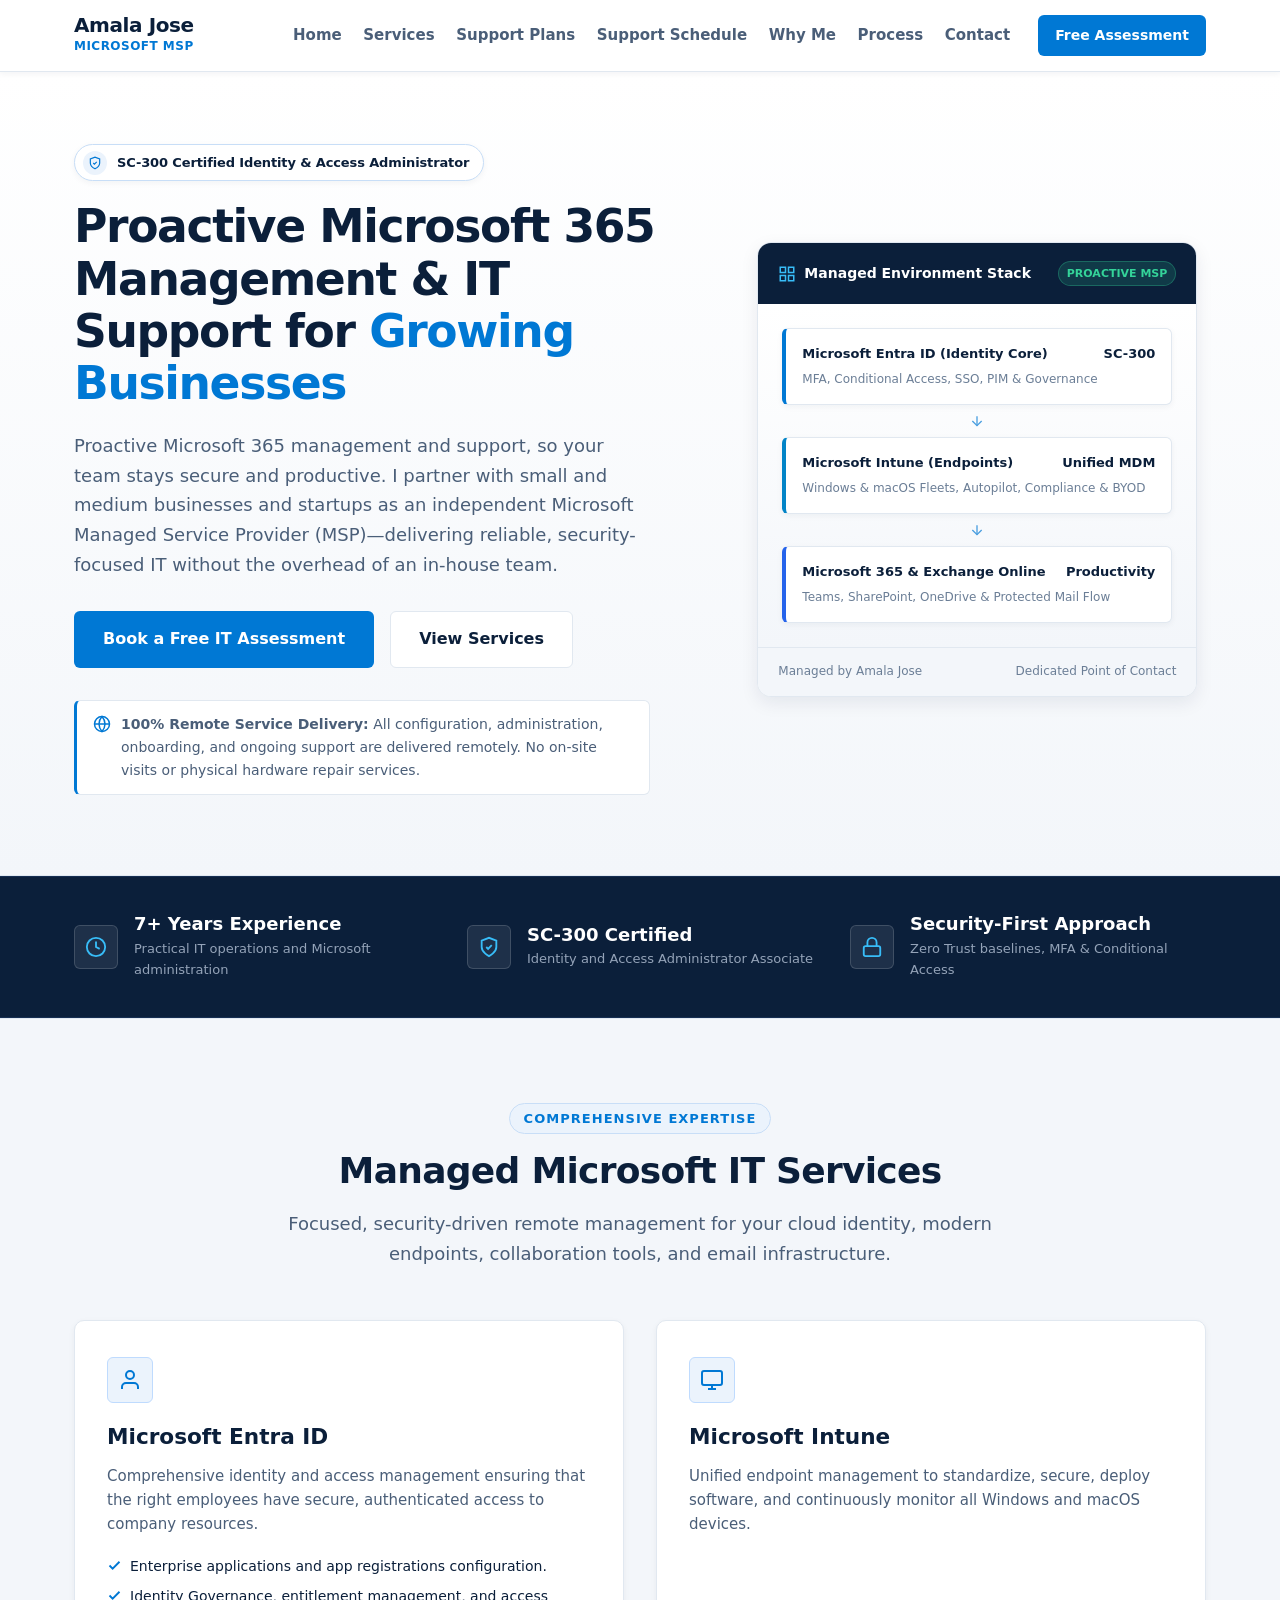
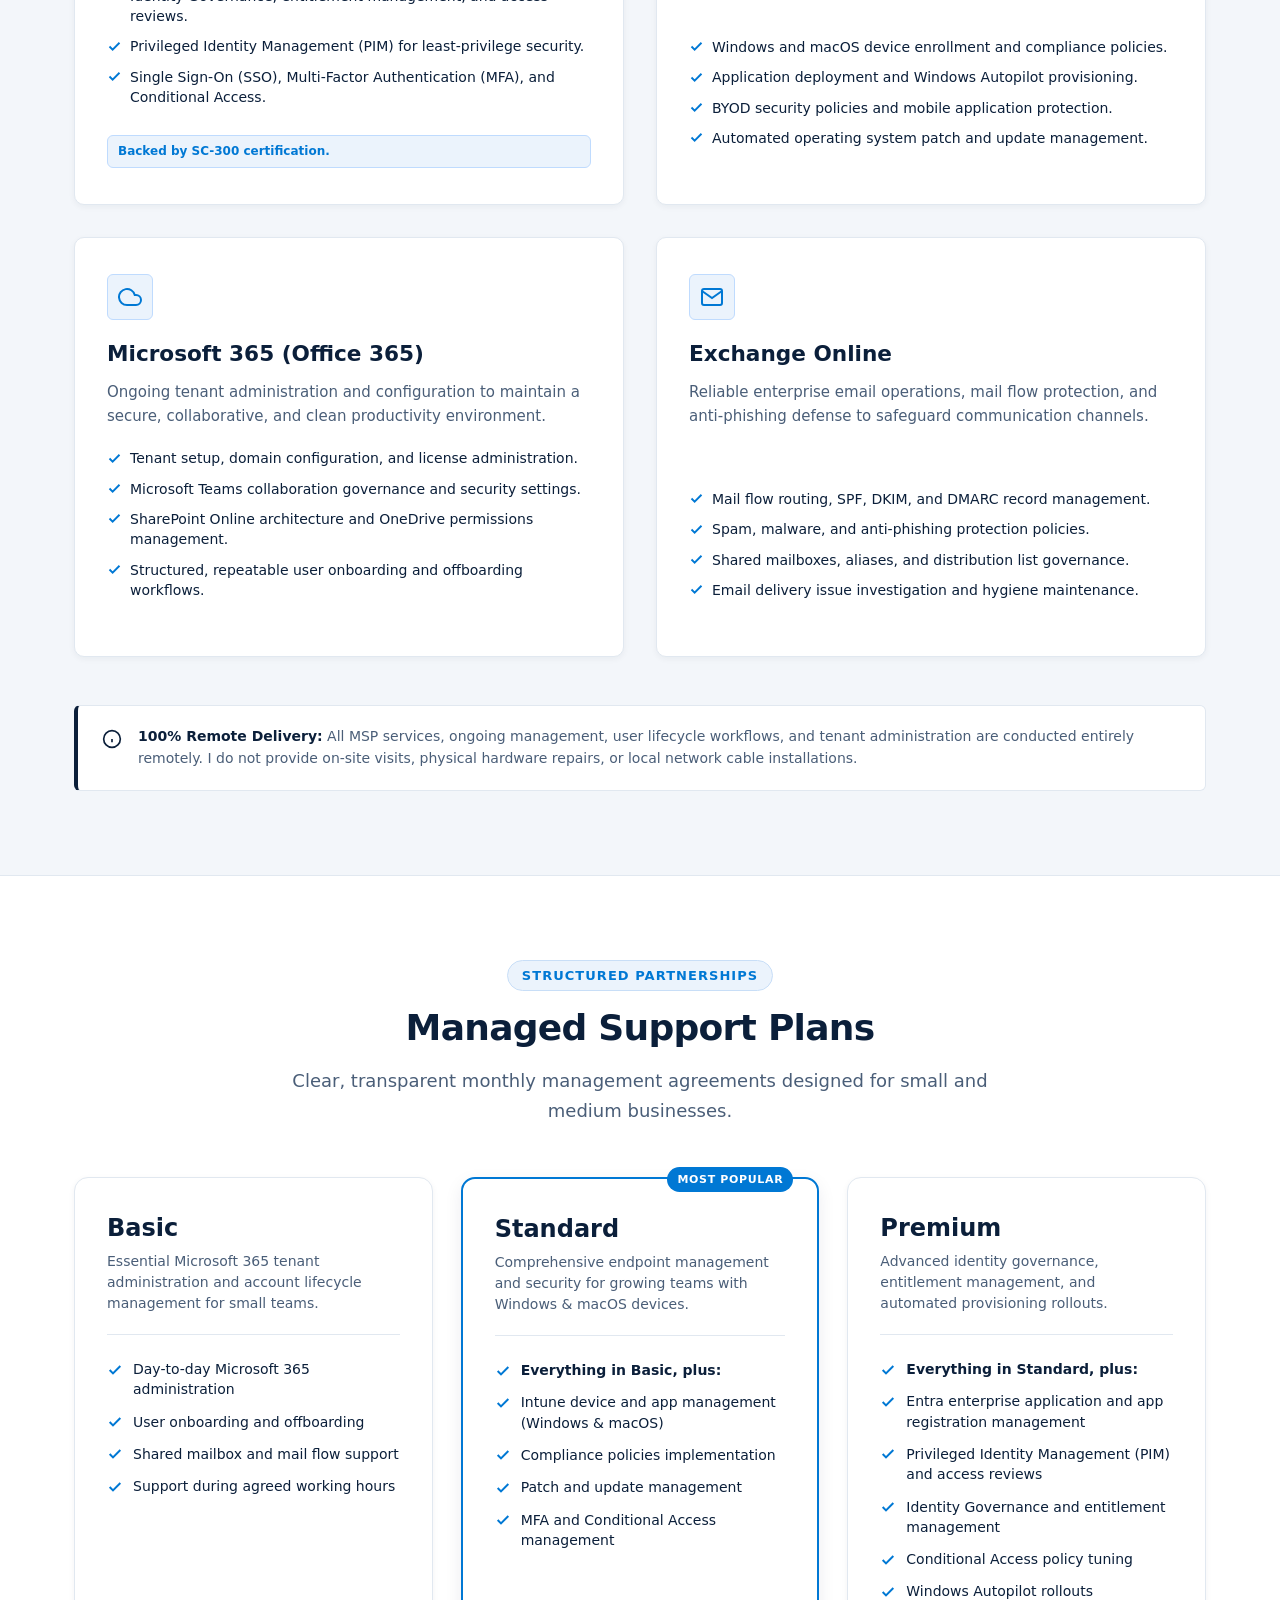
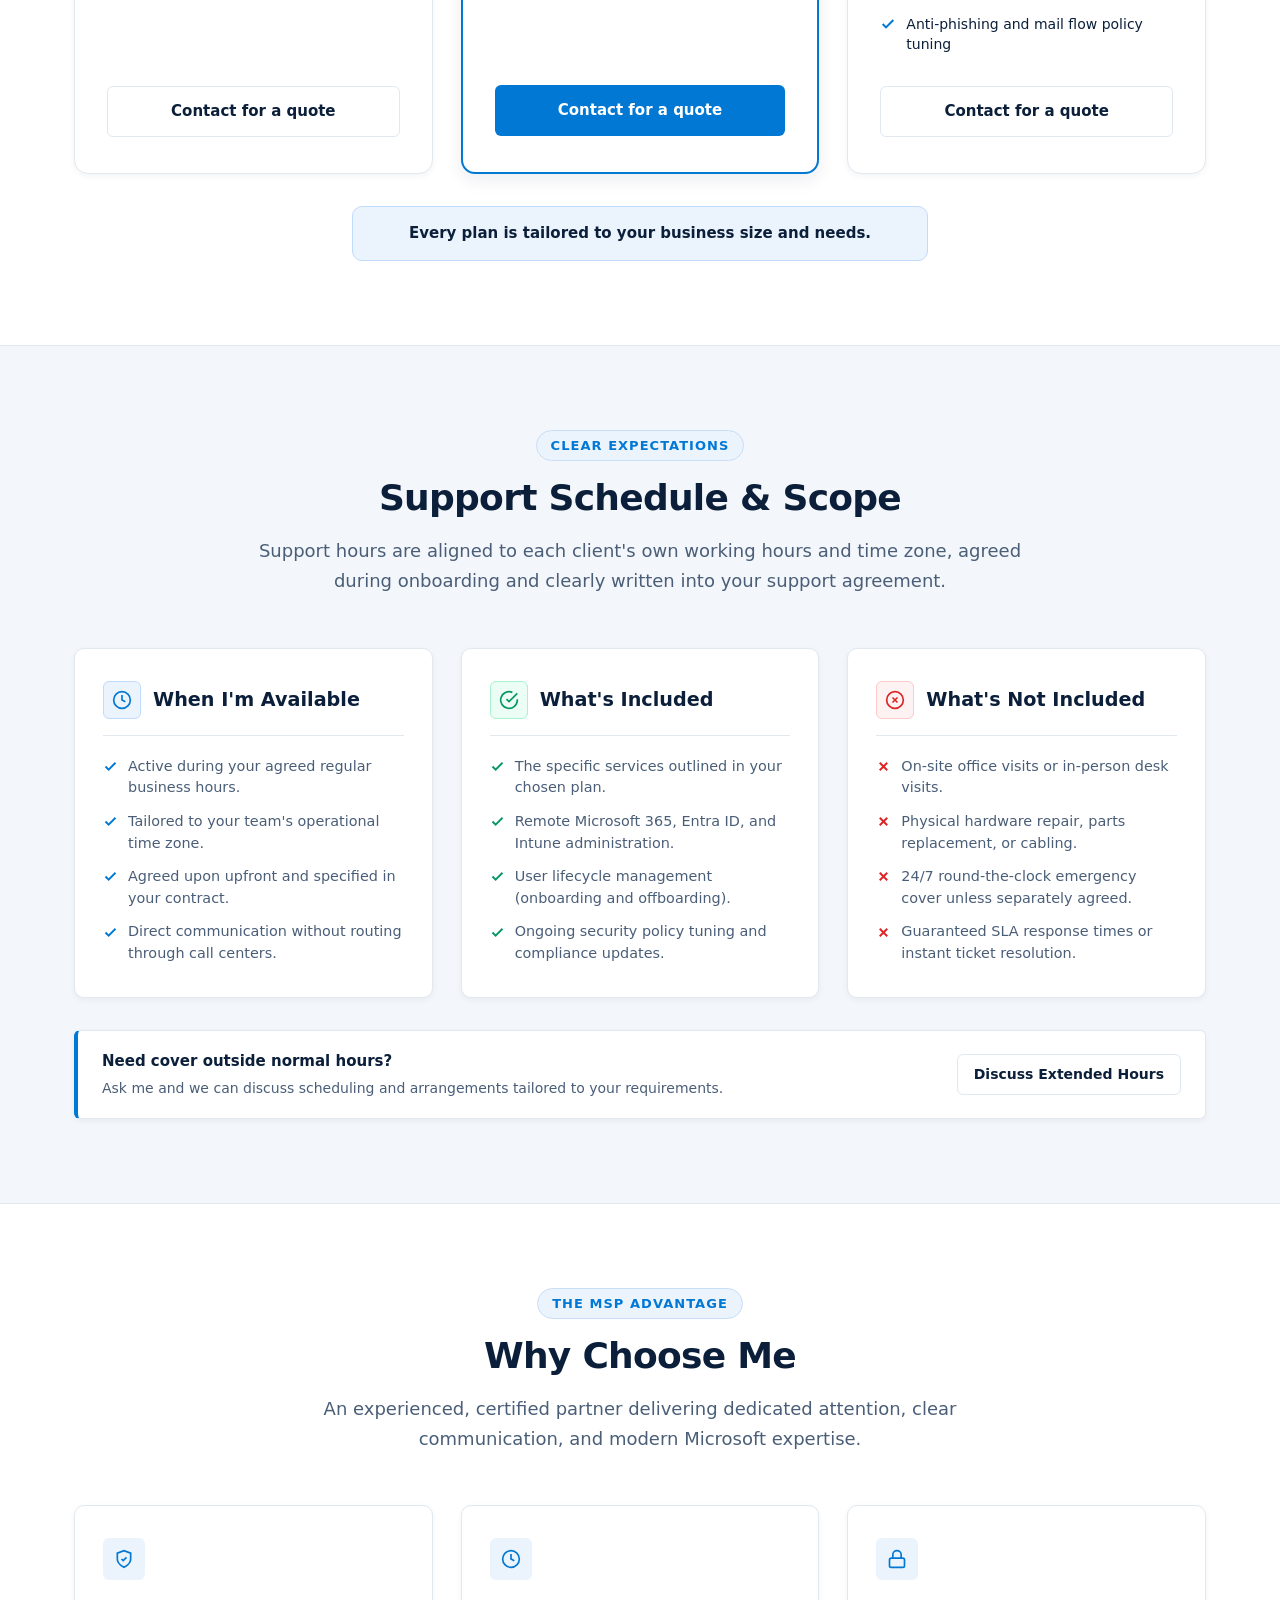
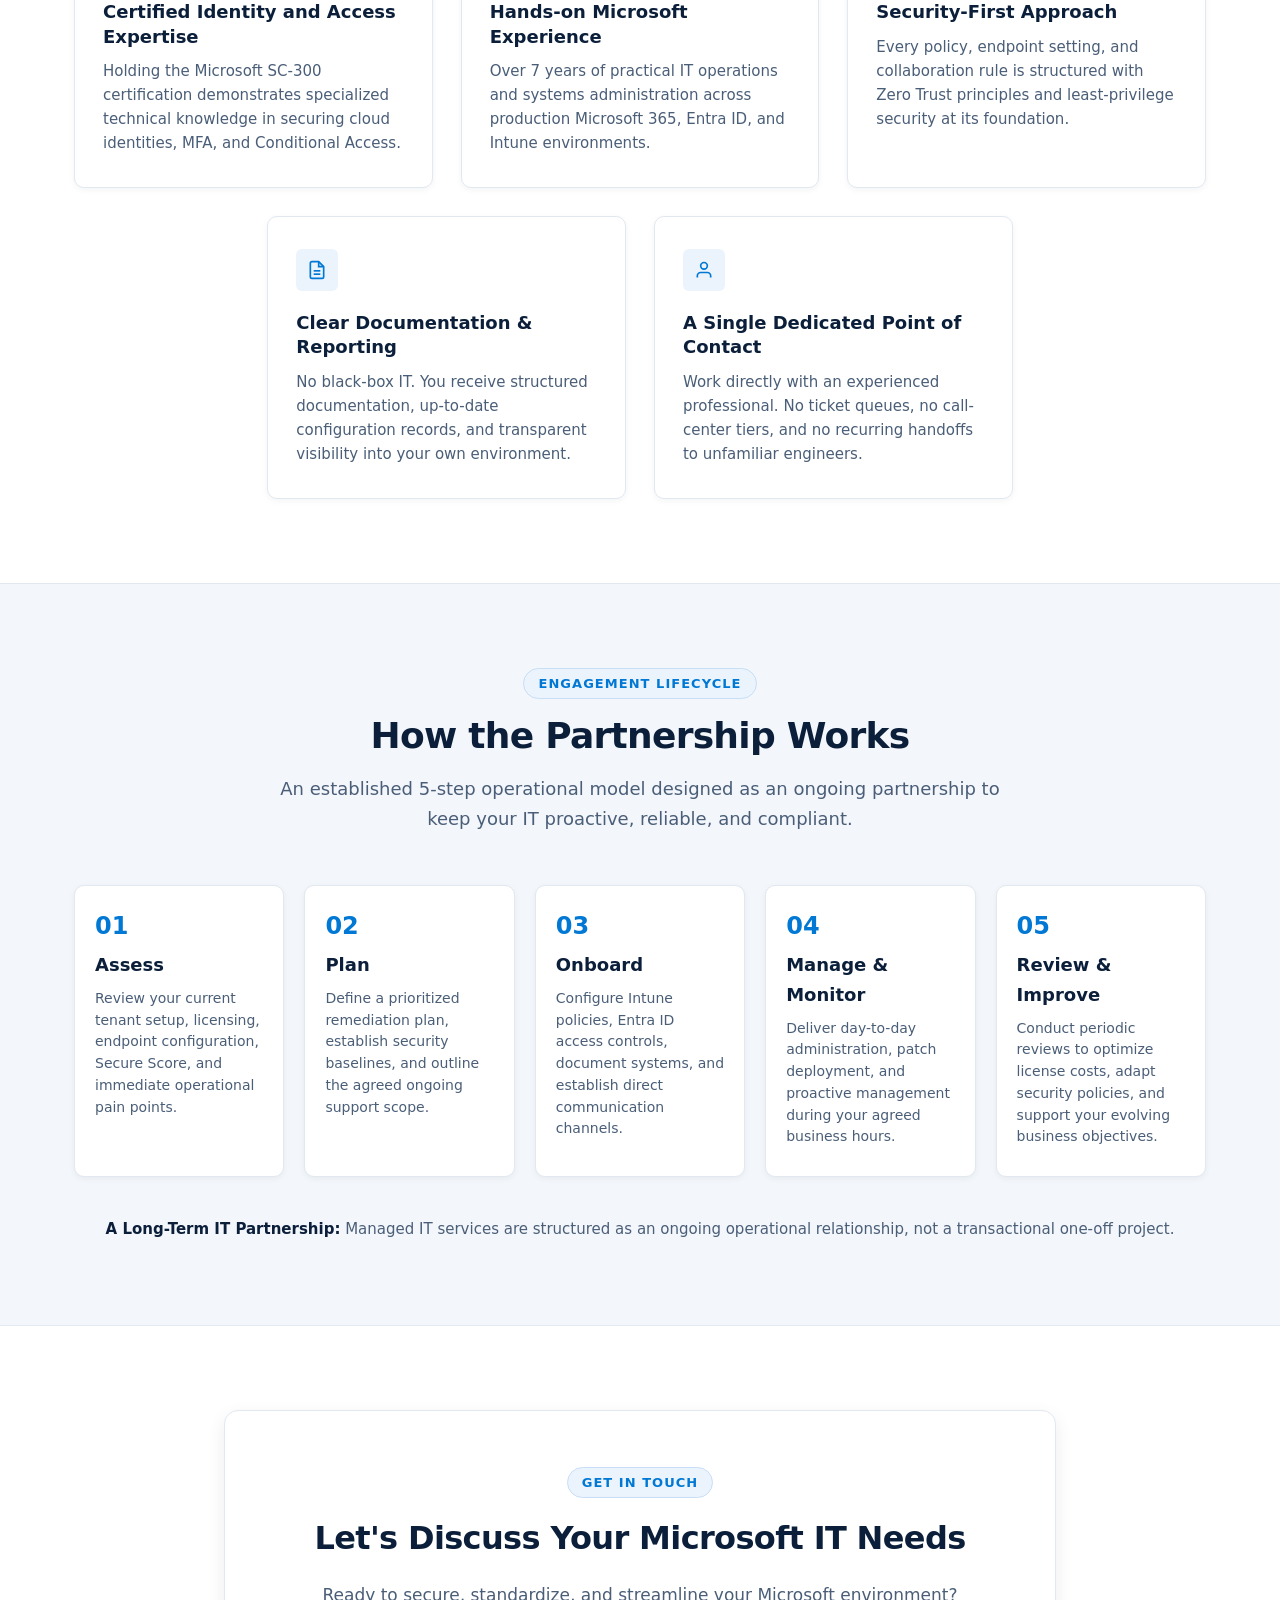
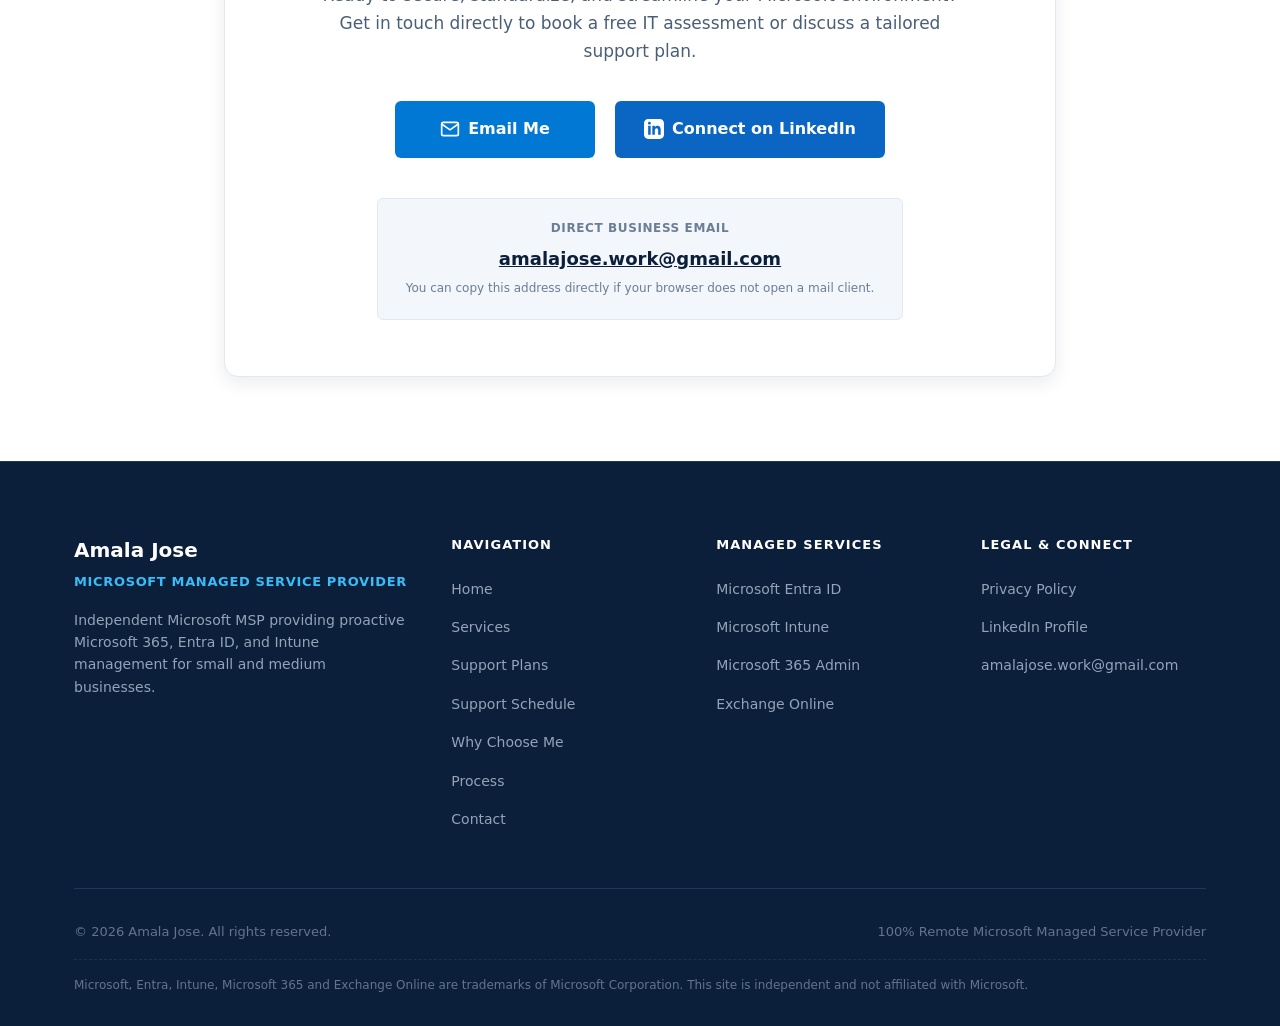
==== commit f8a7a9e5: "Add files via upload" ====
--- a/index.html
+++ b/index.html
@@ -3,1074 +3,949 @@
 <head>
   <meta charset="UTF-8">
   <meta name="viewport" content="width=device-width, initial-scale=1.0">
-  <title>Microsoft IT Consultant | Intune, Entra ID & Microsoft 365 Solutions</title>
-  <meta name="description" content="Microsoft IT Consultant with 7+ years of IT experience specializing in Microsoft Intune, Microsoft Entra ID, Microsoft 365, and modern endpoint management for growing businesses.">
-  <meta name="keywords" content="Microsoft IT Consultant, Microsoft Intune, Microsoft Entra ID, Microsoft 365, Endpoint Management, Conditional Access, Windows Autopilot, SC-300">
+  <title>Amala Jose | Microsoft Managed Service Provider: Entra ID, Intune, Microsoft 365 &amp; Exchange Online</title>
   
-  <!-- Open Graph / Meta -->
+  <!-- SEO Meta Tags -->
+  <meta name="description" content="Amala Jose is an independent Microsoft Managed Service Provider (MSP) delivering proactive Microsoft 365 management, Entra ID identity security, Intune endpoint management, and remote IT support for small and medium businesses.">
+  <meta name="keywords" content="Microsoft Managed Service Provider, Microsoft MSP, Microsoft Intune, Microsoft Entra ID, Microsoft 365, Exchange Online, SC-300, Endpoint Management, Cloud Security, Remote MSP">
+  <meta name="author" content="Amala Jose">
+  <meta name="robots" content="index, follow">
+
+  <!-- Open Graph Meta Tags for Social Sharing -->
+  <meta property="og:title" content="Amala Jose | Microsoft Managed Service Provider: Entra ID, Intune, Microsoft 365 &amp; Exchange Online">
+  <meta property="og:description" content="Proactive Microsoft 365 management and support, so your team stays secure and productive. 100% remote MSP for growing businesses and startups.">
   <meta property="og:type" content="website">
-  <meta property="og:title" content="Microsoft IT Consultant | 7+ Years of IT Experience">
-  <meta property="og:description" content="Helping businesses grow with practical Microsoft technology solutions across Intune, Entra ID, and Microsoft 365.">
-  
-  <!-- Stylesheet -->
-  <link rel="stylesheet" href="css/style.css">
-  
-  <!-- Favicon SVG -->
-  <link rel="icon" type="image/svg+xml" href="data:image/svg+xml,<svg xmlns='http://www.w3.org/2000/svg' viewBox='0 0 32 32' fill='%230078D4'><rect width='14' height='14' x='1' y='1' rx='2'/><rect width='14' height='14' x='17' y='1' rx='2'/><rect width='14' height='14' x='1' y='17' rx='2'/><rect width='14' height='14' x='17' y='17' rx='2'/></svg>">
+  <meta property="og:url" content="https://amalajosele.github.io/">
+
+  <!-- Stylesheet (Pure CSS, No Frameworks, No JS) -->
+  <link rel="stylesheet" href="style.css">
 </head>
 <body>
 
+  <!-- Accessible Skip Link -->
+  <a href="#main-content" class="skip-link">Skip to main content</a>
+
   <!-- ==========================================================================
-       HEADER & NAVIGATION
+       SECTION 1: Sticky Header & Navigation (Pure CSS Mobile Menu)
        ========================================================================== -->
-  <header class="site-header">
-    <div class="container nav-container">
-      <a href="#" class="brand" aria-label="Home">
-        <div class="brand-icon">
-          <!-- Microsoft Modern Grid / Cloud Glyph -->
-          <svg width="22" height="22" viewBox="0 0 24 24" fill="none" stroke="currentColor" stroke-width="2" stroke-linecap="round" stroke-linejoin="round">
-            <rect x="3" y="3" width="7" height="7" rx="1"/>
-            <rect x="14" y="3" width="7" height="7" rx="1"/>
-            <rect x="3" y="14" width="7" height="7" rx="1"/>
-            <rect x="14" y="14" width="7" height="7" rx="1"/>
-          </svg>
-        </div>
-        <div class="brand-text">
-          <span class="brand-name">Microsoft IT Consulting</span>
-          <span class="brand-tagline">Cloud, Identity &amp; Endpoints</span>
-        </div>
+  <header class="site-header" role="banner">
+    <div class="container header-container">
+      <a href="#home" class="brand" aria-label="Amala Jose - Microsoft Managed Service Provider Home">
+        <span class="brand-name">Amala Jose</span>
+        <span class="brand-tagline">Microsoft MSP</span>
       </a>
 
-      <nav>
-        <ul class="nav-menu" id="navMenu">
+      <!-- CSS-Only Checkbox Hack for Mobile Navigation -->
+      <input type="checkbox" id="nav-toggle" class="nav-toggle" aria-label="Toggle navigation menu">
+      <label for="nav-toggle" class="nav-toggle-label" aria-hidden="true">
+        <span class="hamburger-bar"></span>
+        <span class="hamburger-bar"></span>
+        <span class="hamburger-bar"></span>
+      </label>
+
+      <!-- Main Navigation Menu -->
+      <nav class="nav-menu" role="navigation" aria-label="Primary Navigation">
+        <ul class="nav-list">
+          <li><a href="#home" class="nav-link">Home</a></li>
           <li><a href="#services" class="nav-link">Services</a></li>
-          <li><a href="#solutions" class="nav-link">Client Value</a></li>
-          <li><a href="#why-me" class="nav-link">Why Work With Me</a></li>
-          <li><a href="#about" class="nav-link">About</a></li>
-          <li><a href="#engagement" class="nav-link">Engagement Models</a></li>
-          <li><a href="#faq" class="nav-link">FAQ</a></li>
+          <li><a href="#plans" class="nav-link">Support Plans</a></li>
+          <li><a href="#schedule" class="nav-link">Support Schedule</a></li>
+          <li><a href="#why-me" class="nav-link">Why Me</a></li>
+          <li><a href="#process" class="nav-link">Process</a></li>
+          <li><a href="#contact" class="nav-link">Contact</a></li>
         </ul>
+        <a href="#contact" class="btn btn-primary btn-sm header-cta">Free Assessment</a>
       </nav>
-
-      <div class="nav-actions">
-        <a href="#contact" class="btn btn-primary btn-sm btn-consultation">Let's Work Together</a>
-        <button class="mobile-toggle" id="mobileToggle" aria-label="Toggle navigation menu" aria-expanded="false">
-          <svg width="24" height="24" fill="none" stroke="currentColor" stroke-width="2" viewBox="0 0 24 24">
-            <path stroke-linecap="round" stroke-linejoin="round" d="M4 6h16M4 12h16M4 18h16"/>
-          </svg>
-        </button>
-      </div>
     </div>
   </header>
 
+  <main id="main-content">
+    <!-- ==========================================================================
+         SECTION 2: Hero Section
+         ========================================================================== -->
+    <section id="home" class="hero-section" aria-labelledby="hero-title">
+      <div class="container hero-grid">
+        <div class="hero-content">
+          
+          <!-- SC-300 Certification Badge (Simple Shield SVG, No TM Logos) -->
+          <div class="hero-badge-wrap">
+            <div class="sc300-badge">
+              <span class="badge-icon-wrap" aria-hidden="true">
+                <svg viewBox="0 0 24 24" fill="none" stroke="currentColor" stroke-width="2">
+                  <path d="M12 22s8-4 8-10V5l-8-3-8 3v7c0 6 8 10 8 10z"/>
+                  <polyline points="9 12 11 14 15 10"/>
+                </svg>
+              </span>
+              <span class="badge-text">SC-300 Certified Identity &amp; Access Administrator</span>
+            </div>
+          </div>
+
+          <h1 id="hero-title" class="hero-title">
+            Proactive Microsoft 365 Management &amp; IT Support for <span class="highlight">Growing Businesses</span>
+          </h1>
+
+          <p class="hero-subtext">
+            Proactive Microsoft 365 management and support, so your team stays secure and productive. I partner with small and medium businesses and startups as an independent Microsoft Managed Service Provider (MSP)—delivering reliable, security-focused IT without the overhead of an in-house team.
+          </p>
+
+          <div class="hero-actions">
+            <a href="#contact" class="btn btn-primary btn-lg">Book a Free IT Assessment</a>
+            <a href="#services" class="btn btn-secondary btn-lg">View Services</a>
+          </div>
+
+          <!-- Clear 100% Remote Delivery Notice -->
+          <div class="hero-remote-notice">
+            <svg viewBox="0 0 24 24" fill="none" stroke="currentColor" stroke-width="2" aria-hidden="true">
+              <circle cx="12" cy="12" r="10"/>
+              <line x1="2" y1="12" x2="22" y2="12"/>
+              <path d="M12 2a15.3 15.3 0 0 1 4 10 15.3 15.3 0 0 1-4 10 15.3 15.3 0 0 1-4-10 15.3 15.3 0 0 1 4-10z"/>
+            </svg>
+            <div>
+              <strong>100% Remote Service Delivery:</strong> All configuration, administration, onboarding, and ongoing support are delivered remotely. No on-site visits or physical hardware repair services.
+            </div>
+          </div>
+        </div>
+
+        <!-- Clean Microsoft Cloud Architecture Diagram (SVG Visual) -->
+        <div class="hero-visual" aria-hidden="true">
+          <div class="topology-card">
+            <div class="topology-header">
+              <div class="topology-title">
+                <svg viewBox="0 0 24 24" fill="none" stroke="currentColor" stroke-width="2">
+                  <rect x="3" y="3" width="7" height="7"/>
+                  <rect x="14" y="3" width="7" height="7"/>
+                  <rect x="14" y="14" width="7" height="7"/>
+                  <rect x="3" y="14" width="7" height="7"/>
+                </svg>
+                <span>Managed Environment Stack</span>
+              </div>
+              <span class="topology-tag">Proactive MSP</span>
+            </div>
+
+            <div class="topology-body">
+              <div class="topology-layer layer-identity">
+                <div class="layer-head">
+                  <span>Microsoft Entra ID (Identity Core)</span>
+                  <span>SC-300</span>
+                </div>
+                <div class="layer-sub">MFA, Conditional Access, SSO, PIM &amp; Governance</div>
+              </div>
+
+              <div class="topology-connector">
+                <svg viewBox="0 0 24 24" fill="none" stroke="currentColor" stroke-width="2"><line x1="12" y1="5" x2="12" y2="19"/><polyline points="19 12 12 19 5 12"/></svg>
+              </div>
+
+              <div class="topology-layer layer-endpoint">
+                <div class="layer-head">
+                  <span>Microsoft Intune (Endpoints)</span>
+                  <span>Unified MDM</span>
+                </div>
+                <div class="layer-sub">Windows &amp; macOS Fleets, Autopilot, Compliance &amp; BYOD</div>
+              </div>
+
+              <div class="topology-connector">
+                <svg viewBox="0 0 24 24" fill="none" stroke="currentColor" stroke-width="2"><line x1="12" y1="5" x2="12" y2="19"/><polyline points="19 12 12 19 5 12"/></svg>
+              </div>
+
+              <div class="topology-layer layer-cloud">
+                <div class="layer-head">
+                  <span>Microsoft 365 &amp; Exchange Online</span>
+                  <span>Productivity</span>
+                </div>
+                <div class="layer-sub">Teams, SharePoint, OneDrive &amp; Protected Mail Flow</div>
+              </div>
+            </div>
+
+            <div class="topology-footer">
+              <span>Managed by Amala Jose</span>
+              <span>Dedicated Point of Contact</span>
+            </div>
+          </div>
+        </div>
+      </div>
+    </section>
+
+    <!-- ==========================================================================
+         SECTION 3: Credentials Strip
+         ========================================================================== -->
+    <section class="credentials-strip" aria-label="Key Credentials">
+      <div class="container">
+        <div class="credentials-grid">
+          
+          <div class="credential-item">
+            <div class="credential-icon" aria-hidden="true">
+              <svg viewBox="0 0 24 24" fill="none" stroke="currentColor" stroke-width="2">
+                <circle cx="12" cy="12" r="10"/>
+                <polyline points="12 6 12 12 16 14"/>
+              </svg>
+            </div>
+            <div class="credential-info">
+              <span class="credential-title">7+ Years Experience</span>
+              <span class="credential-desc">Practical IT operations and Microsoft administration</span>
+            </div>
+          </div>
+
+          <div class="credential-item">
+            <div class="credential-icon" aria-hidden="true">
+              <svg viewBox="0 0 24 24" fill="none" stroke="currentColor" stroke-width="2">
+                <path d="M12 22s8-4 8-10V5l-8-3-8 3v7c0 6 8 10 8 10z"/>
+                <polyline points="9 12 11 14 15 10"/>
+              </svg>
+            </div>
+            <div class="credential-info">
+              <span class="credential-title">SC-300 Certified</span>
+              <span class="credential-desc">Identity and Access Administrator Associate</span>
+            </div>
+          </div>
+
+          <div class="credential-item">
+            <div class="credential-icon" aria-hidden="true">
+              <svg viewBox="0 0 24 24" fill="none" stroke="currentColor" stroke-width="2">
+                <rect x="3" y="11" width="18" height="11" rx="2" ry="2"/>
+                <path d="M7 11V7a5 5 0 0 1 10 0v4"/>
+              </svg>
+            </div>
+            <div class="credential-info">
+              <span class="credential-title">Security-First Approach</span>
+              <span class="credential-desc">Zero Trust baselines, MFA &amp; Conditional Access</span>
+            </div>
+          </div>
+
+        </div>
+      </div>
+    </section>
+
+    <!-- ==========================================================================
+         SECTION 4: Managed Services Section (Exactly 4 Cards)
+         ========================================================================== -->
+    <section id="services" class="section section-alt" aria-labelledby="services-heading">
+      <div class="container">
+        <header class="section-header">
+          <span class="section-eyebrow">Comprehensive Expertise</span>
+          <h2 id="services-heading" class="section-title">Managed Microsoft IT Services</h2>
+          <p class="section-subtitle">
+            Focused, security-driven remote management for your cloud identity, modern endpoints, collaboration tools, and email infrastructure.
+          </p>
+        </header>
+
+        <div class="services-grid-4">
+          
+          <!-- Card 1: Microsoft Entra ID -->
+          <article class="service-card">
+            <div class="service-icon-box" aria-hidden="true">
+              <svg viewBox="0 0 24 24" fill="none" stroke="currentColor" stroke-width="2">
+                <path d="M20 21v-2a4 4 0 0 0-4-4H8a4 4 0 0 0-4 4v2"/>
+                <circle cx="12" cy="7" r="4"/>
+              </svg>
+            </div>
+            <h3 class="service-title">Microsoft Entra ID</h3>
+            <p class="service-desc">
+              Comprehensive identity and access management ensuring that the right employees have secure, authenticated access to company resources.
+            </p>
+            <ul class="service-capabilities">
+              <li class="capability-item">
+                <svg viewBox="0 0 24 24" fill="none" stroke="currentColor" stroke-width="3" aria-hidden="true"><polyline points="20 6 9 17 4 12"/></svg>
+                <span>Enterprise applications and app registrations configuration.</span>
+              </li>
+              <li class="capability-item">
+                <svg viewBox="0 0 24 24" fill="none" stroke="currentColor" stroke-width="3" aria-hidden="true"><polyline points="20 6 9 17 4 12"/></svg>
+                <span>Identity Governance, entitlement management, and access reviews.</span>
+              </li>
+              <li class="capability-item">
+                <svg viewBox="0 0 24 24" fill="none" stroke="currentColor" stroke-width="3" aria-hidden="true"><polyline points="20 6 9 17 4 12"/></svg>
+                <span>Privileged Identity Management (PIM) for least-privilege security.</span>
+              </li>
+              <li class="capability-item">
+                <svg viewBox="0 0 24 24" fill="none" stroke="currentColor" stroke-width="3" aria-hidden="true"><polyline points="20 6 9 17 4 12"/></svg>
+                <span>Single Sign-On (SSO), Multi-Factor Authentication (MFA), and Conditional Access.</span>
+              </li>
+            </ul>
+            <div class="service-badge-note">Backed by SC-300 certification.</div>
+          </article>
+
+          <!-- Card 2: Microsoft Intune -->
+          <article class="service-card">
+            <div class="service-icon-box" aria-hidden="true">
+              <svg viewBox="0 0 24 24" fill="none" stroke="currentColor" stroke-width="2">
+                <rect x="2" y="3" width="20" height="14" rx="2" ry="2"/>
+                <line x1="8" y1="21" x2="16" y2="21"/>
+                <line x1="12" y1="17" x2="12" y2="21"/>
+              </svg>
+            </div>
+            <h3 class="service-title">Microsoft Intune</h3>
+            <p class="service-desc">
+              Unified endpoint management to standardize, secure, deploy software, and continuously monitor all Windows and macOS devices.
+            </p>
+            <ul class="service-capabilities">
+              <li class="capability-item">
+                <svg viewBox="0 0 24 24" fill="none" stroke="currentColor" stroke-width="3" aria-hidden="true"><polyline points="20 6 9 17 4 12"/></svg>
+                <span>Windows and macOS device enrollment and compliance policies.</span>
+              </li>
+              <li class="capability-item">
+                <svg viewBox="0 0 24 24" fill="none" stroke="currentColor" stroke-width="3" aria-hidden="true"><polyline points="20 6 9 17 4 12"/></svg>
+                <span>Application deployment and Windows Autopilot provisioning.</span>
+              </li>
+              <li class="capability-item">
+                <svg viewBox="0 0 24 24" fill="none" stroke="currentColor" stroke-width="3" aria-hidden="true"><polyline points="20 6 9 17 4 12"/></svg>
+                <span>BYOD security policies and mobile application protection.</span>
+              </li>
+              <li class="capability-item">
+                <svg viewBox="0 0 24 24" fill="none" stroke="currentColor" stroke-width="3" aria-hidden="true"><polyline points="20 6 9 17 4 12"/></svg>
+                <span>Automated operating system patch and update management.</span>
+              </li>
+            </ul>
+          </article>
+
+          <!-- Card 3: Microsoft 365 (Office 365) -->
+          <article class="service-card">
+            <div class="service-icon-box" aria-hidden="true">
+              <svg viewBox="0 0 24 24" fill="none" stroke="currentColor" stroke-width="2">
+                <path d="M18 10h-1.26A8 8 0 1 0 9 20h9a5 5 0 0 0 0-10z"/>
+              </svg>
+            </div>
+            <h3 class="service-title">Microsoft 365 (Office 365)</h3>
+            <p class="service-desc">
+              Ongoing tenant administration and configuration to maintain a secure, collaborative, and clean productivity environment.
+            </p>
+            <ul class="service-capabilities">
+              <li class="capability-item">
+                <svg viewBox="0 0 24 24" fill="none" stroke="currentColor" stroke-width="3" aria-hidden="true"><polyline points="20 6 9 17 4 12"/></svg>
+                <span>Tenant setup, domain configuration, and license administration.</span>
+              </li>
+              <li class="capability-item">
+                <svg viewBox="0 0 24 24" fill="none" stroke="currentColor" stroke-width="3" aria-hidden="true"><polyline points="20 6 9 17 4 12"/></svg>
+                <span>Microsoft Teams collaboration governance and security settings.</span>
+              </li>
+              <li class="capability-item">
+                <svg viewBox="0 0 24 24" fill="none" stroke="currentColor" stroke-width="3" aria-hidden="true"><polyline points="20 6 9 17 4 12"/></svg>
+                <span>SharePoint Online architecture and OneDrive permissions management.</span>
+              </li>
+              <li class="capability-item">
+                <svg viewBox="0 0 24 24" fill="none" stroke="currentColor" stroke-width="3" aria-hidden="true"><polyline points="20 6 9 17 4 12"/></svg>
+                <span>Structured, repeatable user onboarding and offboarding workflows.</span>
+              </li>
+            </ul>
+          </article>
+
+          <!-- Card 4: Exchange Online -->
+          <article class="service-card">
+            <div class="service-icon-box" aria-hidden="true">
+              <svg viewBox="0 0 24 24" fill="none" stroke="currentColor" stroke-width="2">
+                <path d="M4 4h16c1.1 0 2 .9 2 2v12c0 1.1-.9 2-2 2H4c-1.1 0-2-.9-2-2V6c0-1.1.9-2 2-2z"/>
+                <polyline points="22,6 12,13 2,6"/>
+              </svg>
+            </div>
+            <h3 class="service-title">Exchange Online</h3>
+            <p class="service-desc">
+              Reliable enterprise email operations, mail flow protection, and anti-phishing defense to safeguard communication channels.
+            </p>
+            <ul class="service-capabilities">
+              <li class="capability-item">
+                <svg viewBox="0 0 24 24" fill="none" stroke="currentColor" stroke-width="3" aria-hidden="true"><polyline points="20 6 9 17 4 12"/></svg>
+                <span>Mail flow routing, SPF, DKIM, and DMARC record management.</span>
+              </li>
+              <li class="capability-item">
+                <svg viewBox="0 0 24 24" fill="none" stroke="currentColor" stroke-width="3" aria-hidden="true"><polyline points="20 6 9 17 4 12"/></svg>
+                <span>Spam, malware, and anti-phishing protection policies.</span>
+              </li>
+              <li class="capability-item">
+                <svg viewBox="0 0 24 24" fill="none" stroke="currentColor" stroke-width="3" aria-hidden="true"><polyline points="20 6 9 17 4 12"/></svg>
+                <span>Shared mailboxes, aliases, and distribution list governance.</span>
+              </li>
+              <li class="capability-item">
+                <svg viewBox="0 0 24 24" fill="none" stroke="currentColor" stroke-width="3" aria-hidden="true"><polyline points="20 6 9 17 4 12"/></svg>
+                <span>Email delivery issue investigation and hygiene maintenance.</span>
+              </li>
+            </ul>
+          </article>
+
+        </div>
+
+        <!-- 100% Remote Delivery Policy Banner -->
+        <div class="remote-policy-banner">
+          <div class="policy-icon" aria-hidden="true">
+            <svg viewBox="0 0 24 24" fill="none" stroke="currentColor" stroke-width="2">
+              <circle cx="12" cy="12" r="10"/>
+              <line x1="12" y1="16" x2="12" y2="12"/>
+              <line x1="12" y1="8" x2="12.01" y2="8"/>
+            </svg>
+          </div>
+          <div class="policy-text">
+            <strong>100% Remote Delivery:</strong> All MSP services, ongoing management, user lifecycle workflows, and tenant administration are conducted entirely remotely. I do not provide on-site visits, physical hardware repairs, or local network cable installations.
+          </div>
+        </div>
+
+      </div>
+    </section>
+
+    <!-- ==========================================================================
+         SECTION 5: Managed Support Plans Section (Basic, Standard, Premium)
+         ========================================================================== -->
+    <section id="plans" class="section" aria-labelledby="plans-heading">
+      <div class="container">
+        <header class="section-header">
+          <span class="section-eyebrow">Structured Partnerships</span>
+          <h2 id="plans-heading" class="section-title">Managed Support Plans</h2>
+          <p class="section-subtitle">
+            Clear, transparent monthly management agreements designed for small and medium businesses.
+          </p>
+        </header>
+
+        <div class="plans-grid">
+          
+          <!-- Plan 1: Basic -->
+          <div class="plan-card">
+            <div class="plan-header">
+              <h3 class="plan-title">Basic</h3>
+              <p class="plan-desc">Essential Microsoft 365 tenant administration and account lifecycle management for small teams.</p>
+            </div>
+            <ul class="plan-features-list">
+              <li class="plan-feature-item">
+                <svg viewBox="0 0 24 24" fill="none" stroke="currentColor" stroke-width="3" aria-hidden="true"><polyline points="20 6 9 17 4 12"/></svg>
+                <span>Day-to-day Microsoft 365 administration</span>
+              </li>
+              <li class="plan-feature-item">
+                <svg viewBox="0 0 24 24" fill="none" stroke="currentColor" stroke-width="3" aria-hidden="true"><polyline points="20 6 9 17 4 12"/></svg>
+                <span>User onboarding and offboarding</span>
+              </li>
+              <li class="plan-feature-item">
+                <svg viewBox="0 0 24 24" fill="none" stroke="currentColor" stroke-width="3" aria-hidden="true"><polyline points="20 6 9 17 4 12"/></svg>
+                <span>Shared mailbox and mail flow support</span>
+              </li>
+              <li class="plan-feature-item">
+                <svg viewBox="0 0 24 24" fill="none" stroke="currentColor" stroke-width="3" aria-hidden="true"><polyline points="20 6 9 17 4 12"/></svg>
+                <span>Support during agreed working hours</span>
+              </li>
+            </ul>
+            <div class="plan-cta">
+              <a href="#contact" class="btn btn-secondary btn-block">Contact for a quote</a>
+            </div>
+          </div>
+
+          <!-- Plan 2: Standard (Featured) -->
+          <div class="plan-card plan-featured">
+            <div class="plan-ribbon">Most Popular</div>
+            <div class="plan-header">
+              <h3 class="plan-title">Standard</h3>
+              <p class="plan-desc">Comprehensive endpoint management and security for growing teams with Windows &amp; macOS devices.</p>
+            </div>
+            <ul class="plan-features-list">
+              <li class="plan-feature-item">
+                <svg viewBox="0 0 24 24" fill="none" stroke="currentColor" stroke-width="3" aria-hidden="true"><polyline points="20 6 9 17 4 12"/></svg>
+                <span><strong>Everything in Basic, plus:</strong></span>
+              </li>
+              <li class="plan-feature-item">
+                <svg viewBox="0 0 24 24" fill="none" stroke="currentColor" stroke-width="3" aria-hidden="true"><polyline points="20 6 9 17 4 12"/></svg>
+                <span>Intune device and app management (Windows &amp; macOS)</span>
+              </li>
+              <li class="plan-feature-item">
+                <svg viewBox="0 0 24 24" fill="none" stroke="currentColor" stroke-width="3" aria-hidden="true"><polyline points="20 6 9 17 4 12"/></svg>
+                <span>Compliance policies implementation</span>
+              </li>
+              <li class="plan-feature-item">
+                <svg viewBox="0 0 24 24" fill="none" stroke="currentColor" stroke-width="3" aria-hidden="true"><polyline points="20 6 9 17 4 12"/></svg>
+                <span>Patch and update management</span>
+              </li>
+              <li class="plan-feature-item">
+                <svg viewBox="0 0 24 24" fill="none" stroke="currentColor" stroke-width="3" aria-hidden="true"><polyline points="20 6 9 17 4 12"/></svg>
+                <span>MFA and Conditional Access management</span>
+              </li>
+            </ul>
+            <div class="plan-cta">
+              <a href="#contact" class="btn btn-primary btn-block">Contact for a quote</a>
+            </div>
+          </div>
+
+          <!-- Plan 3: Premium -->
+          <div class="plan-card">
+            <div class="plan-header">
+              <h3 class="plan-title">Premium</h3>
+              <p class="plan-desc">Advanced identity governance, entitlement management, and automated provisioning rollouts.</p>
+            </div>
+            <ul class="plan-features-list">
+              <li class="plan-feature-item">
+                <svg viewBox="0 0 24 24" fill="none" stroke="currentColor" stroke-width="3" aria-hidden="true"><polyline points="20 6 9 17 4 12"/></svg>
+                <span><strong>Everything in Standard, plus:</strong></span>
+              </li>
+              <li class="plan-feature-item">
+                <svg viewBox="0 0 24 24" fill="none" stroke="currentColor" stroke-width="3" aria-hidden="true"><polyline points="20 6 9 17 4 12"/></svg>
+                <span>Entra enterprise application and app registration management</span>
+              </li>
+              <li class="plan-feature-item">
+                <svg viewBox="0 0 24 24" fill="none" stroke="currentColor" stroke-width="3" aria-hidden="true"><polyline points="20 6 9 17 4 12"/></svg>
+                <span>Privileged Identity Management (PIM) and access reviews</span>
+              </li>
+              <li class="plan-feature-item">
+                <svg viewBox="0 0 24 24" fill="none" stroke="currentColor" stroke-width="3" aria-hidden="true"><polyline points="20 6 9 17 4 12"/></svg>
+                <span>Identity Governance and entitlement management</span>
+              </li>
+              <li class="plan-feature-item">
+                <svg viewBox="0 0 24 24" fill="none" stroke="currentColor" stroke-width="3" aria-hidden="true"><polyline points="20 6 9 17 4 12"/></svg>
+                <span>Conditional Access policy tuning</span>
+              </li>
+              <li class="plan-feature-item">
+                <svg viewBox="0 0 24 24" fill="none" stroke="currentColor" stroke-width="3" aria-hidden="true"><polyline points="20 6 9 17 4 12"/></svg>
+                <span>Windows Autopilot rollouts</span>
+              </li>
+              <li class="plan-feature-item">
+                <svg viewBox="0 0 24 24" fill="none" stroke="currentColor" stroke-width="3" aria-hidden="true"><polyline points="20 6 9 17 4 12"/></svg>
+                <span>Anti-phishing and mail flow policy tuning</span>
+              </li>
+            </ul>
+            <div class="plan-cta">
+              <a href="#contact" class="btn btn-secondary btn-block">Contact for a quote</a>
+            </div>
+          </div>
+
+        </div>
+
+        <div class="plans-tailored-note">
+          Every plan is tailored to your business size and needs.
+        </div>
+      </div>
+    </section>
+
+    <!-- ==========================================================================
+         SECTION 6: Support Schedule & Scope Section
+         ========================================================================== -->
+    <section id="schedule" class="section section-alt" aria-labelledby="schedule-heading">
+      <div class="container">
+        <header class="section-header">
+          <span class="section-eyebrow">Clear Expectations</span>
+          <h2 id="schedule-heading" class="section-title">Support Schedule &amp; Scope</h2>
+          <p class="section-subtitle">
+            Support hours are aligned to each client's own working hours and time zone, agreed during onboarding and clearly written into your support agreement.
+          </p>
+        </header>
+
+        <!-- 3-Column Layout: Available, Included, Not Included -->
+        <div class="scope-columns-grid">
+          
+          <!-- Column 1: When I'm Available -->
+          <div class="scope-card scope-card-available">
+            <div class="scope-card-header">
+              <div class="scope-icon-wrap" aria-hidden="true">
+                <svg viewBox="0 0 24 24" fill="none" stroke="currentColor" stroke-width="2">
+                  <circle cx="12" cy="12" r="10"/>
+                  <polyline points="12 6 12 12 16 14"/>
+                </svg>
+              </div>
+              <h3 class="scope-card-title">When I'm Available</h3>
+            </div>
+            <ul class="scope-list">
+              <li class="scope-list-item">
+                <span class="scope-bullet scope-bullet-available" aria-hidden="true">
+                  <svg viewBox="0 0 24 24" fill="none" stroke="currentColor" stroke-width="3"><polyline points="20 6 9 17 4 12"/></svg>
+                </span>
+                <span>Active during your agreed regular business hours.</span>
+              </li>
+              <li class="scope-list-item">
+                <span class="scope-bullet scope-bullet-available" aria-hidden="true">
+                  <svg viewBox="0 0 24 24" fill="none" stroke="currentColor" stroke-width="3"><polyline points="20 6 9 17 4 12"/></svg>
+                </span>
+                <span>Tailored to your team's operational time zone.</span>
+              </li>
+              <li class="scope-list-item">
+                <span class="scope-bullet scope-bullet-available" aria-hidden="true">
+                  <svg viewBox="0 0 24 24" fill="none" stroke="currentColor" stroke-width="3"><polyline points="20 6 9 17 4 12"/></svg>
+                </span>
+                <span>Agreed upon upfront and specified in your contract.</span>
+              </li>
+              <li class="scope-list-item">
+                <span class="scope-bullet scope-bullet-available" aria-hidden="true">
+                  <svg viewBox="0 0 24 24" fill="none" stroke="currentColor" stroke-width="3"><polyline points="20 6 9 17 4 12"/></svg>
+                </span>
+                <span>Direct communication without routing through call centers.</span>
+              </li>
+            </ul>
+          </div>
+
+          <!-- Column 2: What's Included -->
+          <div class="scope-card scope-card-included">
+            <div class="scope-card-header">
+              <div class="scope-icon-wrap" aria-hidden="true">
+                <svg viewBox="0 0 24 24" fill="none" stroke="currentColor" stroke-width="2">
+                  <path d="M22 11.08V12a10 10 0 1 1-5.93-9.14"/>
+                  <polyline points="22 4 12 14.01 9 11.01"/>
+                </svg>
+              </div>
+              <h3 class="scope-card-title">What's Included</h3>
+            </div>
+            <ul class="scope-list">
+              <li class="scope-list-item">
+                <span class="scope-bullet scope-bullet-included" aria-hidden="true">
+                  <svg viewBox="0 0 24 24" fill="none" stroke="currentColor" stroke-width="3"><polyline points="20 6 9 17 4 12"/></svg>
+                </span>
+                <span>The specific services outlined in your chosen plan.</span>
+              </li>
+              <li class="scope-list-item">
+                <span class="scope-bullet scope-bullet-included" aria-hidden="true">
+                  <svg viewBox="0 0 24 24" fill="none" stroke="currentColor" stroke-width="3"><polyline points="20 6 9 17 4 12"/></svg>
+                </span>
+                <span>Remote Microsoft 365, Entra ID, and Intune administration.</span>
+              </li>
+              <li class="scope-list-item">
+                <span class="scope-bullet scope-bullet-included" aria-hidden="true">
+                  <svg viewBox="0 0 24 24" fill="none" stroke="currentColor" stroke-width="3"><polyline points="20 6 9 17 4 12"/></svg>
+                </span>
+                <span>User lifecycle management (onboarding and offboarding).</span>
+              </li>
+              <li class="scope-list-item">
+                <span class="scope-bullet scope-bullet-included" aria-hidden="true">
+                  <svg viewBox="0 0 24 24" fill="none" stroke="currentColor" stroke-width="3"><polyline points="20 6 9 17 4 12"/></svg>
+                </span>
+                <span>Ongoing security policy tuning and compliance updates.</span>
+              </li>
+            </ul>
+          </div>
+
+          <!-- Column 3: What's Not Included -->
+          <div class="scope-card scope-card-not-included">
+            <div class="scope-card-header">
+              <div class="scope-icon-wrap" aria-hidden="true">
+                <svg viewBox="0 0 24 24" fill="none" stroke="currentColor" stroke-width="2">
+                  <circle cx="12" cy="12" r="10"/>
+                  <line x1="15" y1="9" x2="9" y2="15"/>
+                  <line x1="9" y1="9" x2="15" y2="15"/>
+                </svg>
+              </div>
+              <h3 class="scope-card-title">What's Not Included</h3>
+            </div>
+            <ul class="scope-list">
+              <li class="scope-list-item">
+                <span class="scope-bullet scope-bullet-not-included" aria-hidden="true">
+                  <svg viewBox="0 0 24 24" fill="none" stroke="currentColor" stroke-width="3"><line x1="18" y1="6" x2="6" y2="18"/><line x1="6" y1="6" x2="18" y2="18"/></svg>
+                </span>
+                <span>On-site office visits or in-person desk visits.</span>
+              </li>
+              <li class="scope-list-item">
+                <span class="scope-bullet scope-bullet-not-included" aria-hidden="true">
+                  <svg viewBox="0 0 24 24" fill="none" stroke="currentColor" stroke-width="3"><line x1="18" y1="6" x2="6" y2="18"/><line x1="6" y1="6" x2="18" y2="18"/></svg>
+                </span>
+                <span>Physical hardware repair, parts replacement, or cabling.</span>
+              </li>
+              <li class="scope-list-item">
+                <span class="scope-bullet scope-bullet-not-included" aria-hidden="true">
+                  <svg viewBox="0 0 24 24" fill="none" stroke="currentColor" stroke-width="3"><line x1="18" y1="6" x2="6" y2="18"/><line x1="6" y1="6" x2="18" y2="18"/></svg>
+                </span>
+                <span>24/7 round-the-clock emergency cover unless separately agreed.</span>
+              </li>
+              <li class="scope-list-item">
+                <span class="scope-bullet scope-bullet-not-included" aria-hidden="true">
+                  <svg viewBox="0 0 24 24" fill="none" stroke="currentColor" stroke-width="3"><line x1="18" y1="6" x2="6" y2="18"/><line x1="6" y1="6" x2="18" y2="18"/></svg>
+                </span>
+                <span>Guaranteed SLA response times or instant ticket resolution.</span>
+              </li>
+            </ul>
+          </div>
+
+        </div>
+
+        <!-- Outside Normal Hours Note -->
+        <div class="outside-hours-box">
+          <div>
+            <div class="outside-hours-text">Need cover outside normal hours?</div>
+            <div class="outside-hours-desc">Ask me and we can discuss scheduling and arrangements tailored to your requirements.</div>
+          </div>
+          <a href="#contact" class="btn btn-secondary btn-sm">Discuss Extended Hours</a>
+        </div>
+
+      </div>
+    </section>
+
+    <!-- ==========================================================================
+         SECTION 7: "Why Choose Me" Section
+         ========================================================================== -->
+    <section id="why-me" class="section" aria-labelledby="why-heading">
+      <div class="container">
+        <header class="section-header">
+          <span class="section-eyebrow">The MSP Advantage</span>
+          <h2 id="why-heading" class="section-title">Why Choose Me</h2>
+          <p class="section-subtitle">
+            An experienced, certified partner delivering dedicated attention, clear communication, and modern Microsoft expertise.
+          </p>
+        </header>
+
+        <div class="why-grid">
+          
+          <!-- Benefit 1 -->
+          <div class="why-card">
+            <div class="why-icon-wrap" aria-hidden="true">
+              <svg viewBox="0 0 24 24" fill="none" stroke="currentColor" stroke-width="2">
+                <path d="M12 22s8-4 8-10V5l-8-3-8 3v7c0 6 8 10 8 10z"/>
+                <polyline points="9 12 11 14 15 10"/>
+              </svg>
+            </div>
+            <h3 class="why-title">Certified Identity and Access Expertise</h3>
+            <p class="why-text">
+              Holding the Microsoft SC-300 certification demonstrates specialized technical knowledge in securing cloud identities, MFA, and Conditional Access.
+            </p>
+          </div>
+
+          <!-- Benefit 2 -->
+          <div class="why-card">
+            <div class="why-icon-wrap" aria-hidden="true">
+              <svg viewBox="0 0 24 24" fill="none" stroke="currentColor" stroke-width="2">
+                <circle cx="12" cy="12" r="10"/>
+                <polyline points="12 6 12 12 16 14"/>
+              </svg>
+            </div>
+            <h3 class="why-title">Hands-on Microsoft Experience</h3>
+            <p class="why-text">
+              Over 7 years of practical IT operations and systems administration across production Microsoft 365, Entra ID, and Intune environments.
+            </p>
+          </div>
+
+          <!-- Benefit 3 -->
+          <div class="why-card">
+            <div class="why-icon-wrap" aria-hidden="true">
+              <svg viewBox="0 0 24 24" fill="none" stroke="currentColor" stroke-width="2">
+                <rect x="3" y="11" width="18" height="11" rx="2" ry="2"/>
+                <path d="M7 11V7a5 5 0 0 1 10 0v4"/>
+              </svg>
+            </div>
+            <h3 class="why-title">Security-First Approach</h3>
+            <p class="why-text">
+              Every policy, endpoint setting, and collaboration rule is structured with Zero Trust principles and least-privilege security at its foundation.
+            </p>
+          </div>
+
+          <!-- Benefit 4 -->
+          <div class="why-card">
+            <div class="why-icon-wrap" aria-hidden="true">
+              <svg viewBox="0 0 24 24" fill="none" stroke="currentColor" stroke-width="2">
+                <path d="M14 2H6a2 2 0 0 0-2 2v16a2 2 0 0 0 2 2h12a2 2 0 0 0 2-2V8z"/>
+                <polyline points="14 2 14 8 20 8"/>
+                <line x1="16" y1="13" x2="8" y2="13"/>
+                <line x1="16" y1="17" x2="8" y2="17"/>
+              </svg>
+            </div>
+            <h3 class="why-title">Clear Documentation &amp; Reporting</h3>
+            <p class="why-text">
+              No black-box IT. You receive structured documentation, up-to-date configuration records, and transparent visibility into your own environment.
+            </p>
+          </div>
+
+          <!-- Benefit 5 -->
+          <div class="why-card">
+            <div class="why-icon-wrap" aria-hidden="true">
+              <svg viewBox="0 0 24 24" fill="none" stroke="currentColor" stroke-width="2">
+                <path d="M20 21v-2a4 4 0 0 0-4-4H8a4 4 0 0 0-4 4v2"/>
+                <circle cx="12" cy="7" r="4"/>
+              </svg>
+            </div>
+            <h3 class="why-title">A Single Dedicated Point of Contact</h3>
+            <p class="why-text">
+              Work directly with an experienced professional. No ticket queues, no call-center tiers, and no recurring handoffs to unfamiliar engineers.
+            </p>
+          </div>
+
+        </div>
+
+        <!-- 
+          TESTIMONIALS SECTION (COMMENTED OUT):
+          The website owner can uncomment and enable this section below once real, verified client testimonials are available.
+          
+          <div class="testimonials-block" style="margin-top: 3.5rem;">
+            <div class="section-header">
+              <span class="section-eyebrow">Client Feedback</span>
+              <h3 class="section-title" style="font-size: 1.75rem;">What Clients Say</h3>
+            </div>
+            <div class="testimonials-grid" style="display: grid; grid-template-columns: repeat(auto-fit, minmax(280px, 1fr)); gap: 1.5rem;">
+              <div class="testimonial-card" style="background:#fff; border:1px solid #e1e8f0; border-radius:10px; padding:1.75rem;">
+                <p style="font-style:italic; margin-bottom:1rem; color:#4a5e78;">"[Client testimonial quote will go here once verified feedback is provided.]"</p>
+                <div style="font-weight:700; color:#0b1f3a;">Client Name</div>
+                <div style="font-size:0.8125rem; color:#6b7e96;">Title, Company</div>
+              </div>
+            </div>
+          </div>
+        -->
+      </div>
+    </section>
+
+    <!-- ==========================================================================
+         SECTION 8: Process Section (5 Steps: Ongoing Partnership)
+         ========================================================================== -->
+    <section id="process" class="section section-alt" aria-labelledby="process-heading">
+      <div class="container">
+        <header class="section-header">
+          <span class="section-eyebrow">Engagement Lifecycle</span>
+          <h2 id="process-heading" class="section-title">How the Partnership Works</h2>
+          <p class="section-subtitle">
+            An established 5-step operational model designed as an ongoing partnership to keep your IT proactive, reliable, and compliant.
+          </p>
+        </header>
+
+        <div class="process-grid">
+          
+          <!-- Step 1: Assess -->
+          <div class="process-card">
+            <span class="step-number">01</span>
+            <h3 class="step-title">Assess</h3>
+            <p class="step-desc">
+              Review your current tenant setup, licensing, endpoint configuration, Secure Score, and immediate operational pain points.
+            </p>
+          </div>
+
+          <!-- Step 2: Plan -->
+          <div class="process-card">
+            <span class="step-number">02</span>
+            <h3 class="step-title">Plan</h3>
+            <p class="step-desc">
+              Define a prioritized remediation plan, establish security baselines, and outline the agreed ongoing support scope.
+            </p>
+          </div>
+
+          <!-- Step 3: Onboard -->
+          <div class="process-card">
+            <span class="step-number">03</span>
+            <h3 class="step-title">Onboard</h3>
+            <p class="step-desc">
+              Configure Intune policies, Entra ID access controls, document systems, and establish direct communication channels.
+            </p>
+          </div>
+
+          <!-- Step 4: Manage & Monitor -->
+          <div class="process-card">
+            <span class="step-number">04</span>
+            <h3 class="step-title">Manage &amp; Monitor</h3>
+            <p class="step-desc">
+              Deliver day-to-day administration, patch deployment, and proactive management during your agreed business hours.
+            </p>
+          </div>
+
+          <!-- Step 5: Review & Improve -->
+          <div class="process-card">
+            <span class="step-number">05</span>
+            <h3 class="step-title">Review &amp; Improve</h3>
+            <p class="step-desc">
+              Conduct periodic reviews to optimize license costs, adapt security policies, and support your evolving business objectives.
+            </p>
+          </div>
+
+        </div>
+
+        <div class="process-partnership-note">
+          <strong>A Long-Term IT Partnership:</strong> Managed IT services are structured as an ongoing operational relationship, not a transactional one-off project.
+        </div>
+      </div>
+    </section>
+
+    <!-- ==========================================================================
+         SECTION 9: Contact Section (NO Forms, NO Backend, Direct Links)
+         ========================================================================== -->
+    <section id="contact" class="section" aria-labelledby="contact-heading">
+      <div class="container">
+        
+        <div class="contact-direct-card">
+          <span class="section-eyebrow">Get In Touch</span>
+          <h2 id="contact-heading" class="contact-direct-title">Let's Discuss Your Microsoft IT Needs</h2>
+          
+          <p class="contact-direct-subtext">
+            Ready to secure, standardize, and streamline your Microsoft environment? Get in touch directly to book a free IT assessment or discuss a tailored support plan.
+          </p>
+
+          <!-- Direct Functional Buttons -->
+          <div class="contact-direct-actions">
+            
+            <!-- Large Email Me Button with Pre-filled Subject and Body -->
+            <a href="mailto:amalajose.work@gmail.com?subject=IT%20Assessment%20Enquiry&amp;body=Name%3A%20%0ACompany%3A%20%0ANumber%20of%20users%3A%20%0AWhat%20do%20you%20need%20help%20with%3F%20" class="btn btn-primary btn-lg">
+              <svg width="20" height="20" viewBox="0 0 24 24" fill="none" stroke="currentColor" stroke-width="2" aria-hidden="true">
+                <path d="M4 4h16c1.1 0 2 .9 2 2v12c0 1.1-.9 2-2 2H4c-1.1 0-2-.9-2-2V6c0-1.1.9-2 2-2z"/>
+                <polyline points="22,6 12,13 2,6"/>
+              </svg>
+              <span>Email Me</span>
+            </a>
+
+            <!-- Connect on LinkedIn Button -->
+            <a href="https://www.linkedin.com/in/amalajosele" target="_blank" rel="noopener noreferrer" class="btn btn-linkedin btn-lg">
+              <svg width="20" height="20" viewBox="0 0 24 24" fill="currentColor" aria-hidden="true">
+                <path d="M19 0h-14c-2.761 0-5 2.239-5 5v14c0 2.761 2.239 5 5 5h14c2.762 0 5-2.239 5-5v-14c0-2.761-2.238-5-5-5zm-11 19h-3v-11h3v11zm-1.5-12.268c-.966 0-1.75-.79-1.75-1.764s.784-1.764 1.75-1.764 1.75.79 1.75 1.764-.783 1.764-1.75 1.764zm13.5 12.268h-3v-5.604c0-3.368-4-3.113-4 0v5.604h-3v-11h3v1.765c1.396-2.586 7-2.777 7 2.476v6.759z"/>
+              </svg>
+              <span>Connect on LinkedIn</span>
+            </a>
+
+          </div>
+
+          <!-- Plain Visible Text Email Address -->
+          <div class="contact-email-copybox">
+            <span class="email-copybox-label">Direct Business Email</span>
+            <a href="mailto:amalajose.work@gmail.com" class="email-copybox-address">amalajose.work@gmail.com</a>
+            <span class="email-copybox-hint">You can copy this address directly if your browser does not open a mail client.</span>
+          </div>
+
+        </div>
+
+      </div>
+    </section>
+  </main>
+
   <!-- ==========================================================================
-       HERO SECTION
+       SECTION 10: Footer
        ========================================================================== -->
-  <section class="hero-section">
-    <div class="container hero-grid">
-      <div class="hero-content">
-        
-        <!-- Trust Badges -->
-        <div class="hero-badges-top">
-          <div class="badge-trust">
-            <svg width="16" height="16" viewBox="0 0 24 24" fill="none" stroke="currentColor" stroke-width="2">
-              <path stroke-linecap="round" stroke-linejoin="round" d="M12 8v4l3 3m6-3a9 9 0 11-18 0 9 9 0 0118 0z" />
-            </svg>
-            <span>7+ Years of IT Experience</span>
-          </div>
-
-          <div class="badge-trust badge-certified">
-            <svg width="16" height="16" viewBox="0 0 24 24" fill="none" stroke="currentColor" stroke-width="2">
-              <path stroke-linecap="round" stroke-linejoin="round" d="M9 12l2 2 4-4m5.618-4.016A11.955 11.955 0 0112 2.944a11.955 11.955 0 01-8.618 3.04A12.02 12.02 0 003 9c0 5.591 3.824 10.29 9 11.622 5.176-1.332 9-6.03 9-11.622 0-1.042-.133-2.052-.382-3.016z" />
-            </svg>
-            <span>Microsoft Certified: Identity and Access Administrator Associate</span>
-          </div>
-        </div>
-
-        <!-- Main Headings -->
-        <h1 class="hero-title">
-          Microsoft IT Expertise for <span class="highlight">Your Business Growth</span>
-        </h1>
-
-        <p class="hero-headline">
-          7+ years of IT experience delivering Microsoft Intune, Entra ID, Microsoft 365 and endpoint management solutions.
-        </p>
-
-        <p class="hero-desc">
-          I help businesses implement, manage and optimize Microsoft technologies to create secure, productive and scalable IT environments.
-        </p>
-
-        <!-- CTA Buttons -->
-        <div class="hero-cta-group">
-          <a href="#contact" class="btn btn-primary btn-lg">
-            <span>Let's Work Together</span>
-            <svg width="18" height="18" viewBox="0 0 24 24" fill="none" stroke="currentColor" stroke-width="2">
-              <path stroke-linecap="round" stroke-linejoin="round" d="M14 5l7 7m0 0l-7 7m7-7H3"/>
-            </svg>
-          </a>
-          <a href="#services" class="btn btn-secondary btn-lg">
-            <span>Explore Services</span>
-          </a>
-        </div>
-
-        <!-- Core Expertise Pills Bar -->
-        <div class="hero-expertise-bar">
-          <div class="hero-expertise-label">Core Technical Competencies</div>
-          <div class="hero-tech-pills">
-            <span class="tech-pill">
-              <svg width="14" height="14" viewBox="0 0 24 24" fill="none" stroke="currentColor" stroke-width="2"><path d="M12 2L2 7l10 5 10-5-10-5zM2 17l10 5 10-5M2 12l10 5 10-5"/></svg>
-              Microsoft Intune
-            </span>
-            <span class="tech-pill">
-              <svg width="14" height="14" viewBox="0 0 24 24" fill="none" stroke="currentColor" stroke-width="2"><circle cx="12" cy="7" r="4"/><path d="M6 21v-2a6 6 0 0 1 12 0v2"/></svg>
-              Microsoft Entra ID
-            </span>
-            <span class="tech-pill">
-              <svg width="14" height="14" viewBox="0 0 24 24" fill="none" stroke="currentColor" stroke-width="2"><rect x="3" y="3" width="18" height="18" rx="2"/><path d="M3 9h18M9 21V9"/></svg>
-              Microsoft 365
-            </span>
-            <span class="tech-pill">
-              <svg width="14" height="14" viewBox="0 0 24 24" fill="none" stroke="currentColor" stroke-width="2"><rect x="2" y="3" width="20" height="14" rx="2"/><line x1="8" y1="21" x2="16" y2="21"/><line x1="12" y1="17" x2="12" y2="21"/></svg>
-              Endpoint Management
-            </span>
-            <span class="tech-pill">
-              <svg width="14" height="14" viewBox="0 0 24 24" fill="none" stroke="currentColor" stroke-width="2"><rect x="3" y="11" width="18" height="11" rx="2" ry="2"/><path d="M7 11V7a5 5 0 0 1 10 0v4"/></svg>
-              Conditional Access
-            </span>
-            <span class="tech-pill">
-              <svg width="14" height="14" viewBox="0 0 24 24" fill="none" stroke="currentColor" stroke-width="2"><path d="M4 4h16c1.1 0 2 .9 2 2v12c0 1.1-.9 2-2 2H4c-1.1 0-2-.9-2-2V6c0-1.1.9-2 2-2z"/><polyline points="22,6 12,13 2,6"/></svg>
-              Exchange Online
-            </span>
-            <span class="tech-pill">
-              <svg width="14" height="14" viewBox="0 0 24 24" fill="none" stroke="currentColor" stroke-width="2"><path d="M21 16V8a2 2 0 0 0-1-1.73l-7-4a2 2 0 0 0-2 0l-7 4A2 2 0 0 0 3 8v8a2 2 0 0 0 1 1.73l7 4a2 2 0 0 0 2 0l7-4A2 2 0 0 0 21 16z"/></svg>
-              Application Packaging
-            </span>
-            <span class="tech-pill">
-              <svg width="14" height="14" viewBox="0 0 24 24" fill="none" stroke="currentColor" stroke-width="2"><rect x="5" y="2" width="14" height="20" rx="2"/><line x1="12" y1="18" x2="12.01" y2="18"/></svg>
-              MAM / BYOD Protection
-            </span>
-          </div>
-        </div>
-
-      </div>
-
-      <!-- Hero Visual: Management Architecture Card -->
-      <div class="hero-visual">
-        <div class="cockpit-card">
-          <div class="cockpit-header">
-            <div class="cockpit-header-left">
-              <div class="cockpit-dots">
-                <span class="cockpit-dot dot-red"></span>
-                <span class="cockpit-dot dot-yellow"></span>
-                <span class="cockpit-dot dot-green"></span>
-              </div>
-              <span class="cockpit-title">endpoint.tenant.microsoft / admin</span>
-            </div>
-            <span class="cockpit-status-tag">
-              <svg width="10" height="10" viewBox="0 0 24 24" fill="currentColor"><circle cx="12" cy="12" r="10"/></svg>
-              Secured &amp; Compliant
-            </span>
-          </div>
-
-          <div class="cockpit-body">
-            <!-- Metric row -->
-            <div class="metric-strip">
-              <div class="metric-box">
-                <div class="metric-box-label">Endpoint Control</div>
-                <div class="metric-box-val">Windows &amp; Mac</div>
-                <div class="metric-box-sub">
-                  <svg width="12" height="12" viewBox="0 0 24 24" fill="none" stroke="currentColor" stroke-width="2"><polyline points="20 6 9 17 4 12"/></svg>
-                  Intune MDM/MAM
-                </div>
-              </div>
-              <div class="metric-box">
-                <div class="metric-box-label">Identity Perimeter</div>
-                <div class="metric-box-val">Zero Trust</div>
-                <div class="metric-box-sub">
-                  <svg width="12" height="12" viewBox="0 0 24 24" fill="none" stroke="currentColor" stroke-width="2"><polyline points="20 6 9 17 4 12"/></svg>
-                  Entra ID MFA
-                </div>
-              </div>
-              <div class="metric-box">
-                <div class="metric-box-label">Cloud Posture</div>
-                <div class="metric-box-val">Optimized</div>
-                <div class="metric-box-sub">
-                  <svg width="12" height="12" viewBox="0 0 24 24" fill="none" stroke="currentColor" stroke-width="2"><polyline points="20 6 9 17 4 12"/></svg>
-                  Microsoft 365
-                </div>
-              </div>
-            </div>
-
-            <!-- Active Management Items -->
-            <div class="module-item">
-              <div class="module-info">
-                <div class="module-icon-wrap icon-intune">
-                  <svg width="18" height="18" viewBox="0 0 24 24" fill="none" stroke="currentColor" stroke-width="2"><rect x="2" y="3" width="20" height="14" rx="2"/><line x1="8" y1="21" x2="16" y2="21"/><line x1="12" y1="17" x2="12" y2="21"/></svg>
-                </div>
-                <div class="module-texts">
-                  <h4>Microsoft Intune Configuration</h4>
-                  <p>Compliance baselines &amp; Autopilot provisioning</p>
-                </div>
-              </div>
-              <span class="module-badge badge-active">Active Policy</span>
-            </div>
-
-            <div class="module-item">
-              <div class="module-info">
-                <div class="module-icon-wrap icon-entra">
-                  <svg width="18" height="18" viewBox="0 0 24 24" fill="none" stroke="currentColor" stroke-width="2"><path d="M12 22s8-4 8-10V5l-8-3-8 3v7c0 6 8 10 8 10z"/></svg>
-                </div>
-                <div class="module-texts">
-                  <h4>Conditional Access Governance</h4>
-                  <p>Risk-based MFA, trusted locations &amp; device compliance</p>
-                </div>
-              </div>
-              <span class="module-badge badge-managed">Enforced</span>
-            </div>
-
-            <div class="module-item">
-              <div class="module-info">
-                <div class="module-icon-wrap icon-m365">
-                  <svg width="18" height="18" viewBox="0 0 24 24" fill="none" stroke="currentColor" stroke-width="2"><polyline points="22 12 16 12 14 15 10 15 8 12 2 12"/><path d="M5.45 5.11L2 12v6a2 2 0 0 0 2 2h16a2 2 0 0 0 2-2v-6l-3.45-6.89A2 2 0 0 0 16.76 4H7.24a2 2 0 0 0-1.79 1.11z"/></svg>
-                </div>
-                <div class="module-texts">
-                  <h4>Exchange Online &amp; M365 Administration</h4>
-                  <p>Tenant hardening, mailbox policies &amp; data governance</p>
-                </div>
-              </div>
-              <span class="module-badge badge-active">Configured</span>
-            </div>
-          </div>
-        </div>
-
-        <!-- Floating Verification / Experience Card -->
-        <div class="floating-cred-card">
-          <div class="floating-cred-avatar">7+</div>
-          <div class="floating-cred-text">
-            7+ Years Practical IT Experience
-            <span>Specialized Microsoft Consulting</span>
-          </div>
-        </div>
-      </div>
-    </div>
-  </section>
-
-  <!-- ==========================================================================
-       TRUST & CREDIBILITY STRIP
-       ========================================================================== -->
-  <section class="trust-strip">
-    <div class="container">
-      <div class="trust-strip-grid">
-        <div class="trust-item">
-          <div class="trust-item-icon">
-            <svg width="22" height="22" viewBox="0 0 24 24" fill="none" stroke="currentColor" stroke-width="2"><circle cx="12" cy="12" r="10"/><polyline points="12 6 12 12 16 14"/></svg>
-          </div>
-          <div>
-            <div class="trust-item-title">7+ Years of IT Experience</div>
-            <div class="trust-item-desc">Hands-on infrastructure, identity and systems experience solving real-world challenges.</div>
-          </div>
-        </div>
-
-        <div class="trust-item">
-          <div class="trust-item-icon">
-            <svg width="22" height="22" viewBox="0 0 24 24" fill="none" stroke="currentColor" stroke-width="2"><path d="M12 22s8-4 8-10V5l-8-3-8 3v7c0 6 8 10 8 10z"/></svg>
-          </div>
-          <div>
-            <div class="trust-item-title">SC-300 Certified</div>
-            <div class="trust-item-desc">Microsoft Certified: Identity and Access Administrator Associate verified capability.</div>
-          </div>
-        </div>
-
-        <div class="trust-item">
-          <div class="trust-item-icon">
-            <svg width="22" height="22" viewBox="0 0 24 24" fill="none" stroke="currentColor" stroke-width="2"><rect x="2" y="3" width="20" height="14" rx="2"/><line x1="8" y1="21" x2="16" y2="21"/><line x1="12" y1="17" x2="12" y2="21"/></svg>
-          </div>
-          <div>
-            <div class="trust-item-title">Windows &amp; macOS Fleets</div>
-            <div class="trust-item-desc">Unified device management across modern operating systems, laptops, and mobiles.</div>
-          </div>
-        </div>
-
-        <div class="trust-item">
-          <div class="trust-item-icon">
-            <svg width="22" height="22" viewBox="0 0 24 24" fill="none" stroke="currentColor" stroke-width="2"><path d="M17 21v-2a4 4 0 0 0-4-4H5a4 4 0 0 0-4 4v2"/><circle cx="9" cy="7" r="4"/><path d="M23 21v-2a4 4 0 0 0-3-3.87"/><path d="M16 3.13a4 4 0 0 1 0 7.75"/></svg>
-          </div>
-          <div>
-            <div class="trust-item-title">Direct Senior Consulting</div>
-            <div class="trust-item-desc">Work directly with the consultant without layers of account managers or handoffs.</div>
-          </div>
-        </div>
-      </div>
-    </div>
-  </section>
-
-  <!-- ==========================================================================
-       CORE SERVICES & EXPERTISE SECTION
-       ========================================================================== -->
-  <section class="section" id="services">
-    <div class="container">
-      <div class="section-header">
-        <span class="section-eyebrow">Professional Services</span>
-        <h2 class="section-title">Core Microsoft Consulting Services</h2>
-        <p class="section-subtitle">
-          Reliable Microsoft technology solutions designed to improve security, productivity, device management and operational efficiency for your business.
-        </p>
-      </div>
-
-      <div class="services-grid">
-        
-        <!-- Service 1: Microsoft Intune & Endpoint Management -->
-        <div class="service-card featured-card">
-          <div class="service-icon-box">
-            <svg width="26" height="26" viewBox="0 0 24 24" fill="none" stroke="currentColor" stroke-width="2">
-              <rect x="2" y="3" width="20" height="14" rx="2"/>
-              <line x1="8" y1="21" x2="16" y2="21"/>
-              <line x1="12" y1="17" x2="12" y2="21"/>
-            </svg>
-          </div>
-          <span class="service-tag">Primary Specialization</span>
-          <h3 class="service-card-title">Microsoft Intune &amp; Endpoint Management</h3>
-          <p class="service-card-desc">
-            Gain full control and visibility over your fleet. Modernize device deployment, automate configuration profiles, and enforce security policies across all endpoints.
-          </p>
-          <ul class="service-deliverables">
-            <li>
-              <svg width="16" height="16" viewBox="0 0 24 24" fill="none" stroke="currentColor" stroke-width="2.5"><polyline points="20 6 9 17 4 12"/></svg>
-              <span>Windows Autopilot setup for out-of-the-box zero-touch provisioning</span>
-            </li>
-            <li>
-              <svg width="16" height="16" viewBox="0 0 24 24" fill="none" stroke="currentColor" stroke-width="2.5"><polyline points="20 6 9 17 4 12"/></svg>
-              <span>Unified Windows and macOS endpoint management policies</span>
-            </li>
-            <li>
-              <svg width="16" height="16" viewBox="0 0 24 24" fill="none" stroke="currentColor" stroke-width="2.5"><polyline points="20 6 9 17 4 12"/></svg>
-              <span>BitLocker / FileVault disk encryption and compliance baselines</span>
-            </li>
-            <li>
-              <svg width="16" height="16" viewBox="0 0 24 24" fill="none" stroke="currentColor" stroke-width="2.5"><polyline points="20 6 9 17 4 12"/></svg>
-              <span>OS update ring management and patch compliance monitoring</span>
-            </li>
-          </ul>
-        </div>
-
-        <!-- Service 2: Microsoft Entra ID & Identity Security -->
-        <div class="service-card featured-card">
-          <div class="service-icon-box">
-            <svg width="26" height="26" viewBox="0 0 24 24" fill="none" stroke="currentColor" stroke-width="2">
-              <circle cx="12" cy="7" r="4"/>
-              <path d="M6 21v-2a6 6 0 0 1 12 0v2"/>
-              <circle cx="18" cy="11" r="3"/>
-            </svg>
-          </div>
-          <span class="service-tag">Primary Specialization</span>
-          <h3 class="service-card-title">Microsoft Entra ID &amp; Identity Security</h3>
-          <p class="service-card-desc">
-            Build a bulletproof identity perimeter. Protect your user identities, implement seamless single sign-on (SSO), and secure business access without user friction.
-          </p>
-          <ul class="service-deliverables">
-            <li>
-              <svg width="16" height="16" viewBox="0 0 24 24" fill="none" stroke="currentColor" stroke-width="2.5"><polyline points="20 6 9 17 4 12"/></svg>
-              <span>Entra ID tenant architecture, hygiene, and directory synchronization</span>
-            </li>
-            <li>
-              <svg width="16" height="16" viewBox="0 0 24 24" fill="none" stroke="currentColor" stroke-width="2.5"><polyline points="20 6 9 17 4 12"/></svg>
-              <span>Phishing-resistant Multi-Factor Authentication (MFA) rollouts</span>
-            </li>
-            <li>
-              <svg width="16" height="16" viewBox="0 0 24 24" fill="none" stroke="currentColor" stroke-width="2.5"><polyline points="20 6 9 17 4 12"/></svg>
-              <span>Role-Based Access Control (RBAC) and Privileged Identity Management</span>
-            </li>
-            <li>
-              <svg width="16" height="16" viewBox="0 0 24 24" fill="none" stroke="currentColor" stroke-width="2.5"><polyline points="20 6 9 17 4 12"/></svg>
-              <span>Self-Service Password Reset (SSPR) and external collaboration governance</span>
-            </li>
-          </ul>
-        </div>
-
-        <!-- Service 3: Microsoft 365 Architecture & Administration -->
-        <div class="service-card featured-card">
-          <div class="service-icon-box">
-            <svg width="26" height="26" viewBox="0 0 24 24" fill="none" stroke="currentColor" stroke-width="2">
-              <rect x="3" y="3" width="18" height="18" rx="2"/>
-              <path d="M3 9h18M9 21V9"/>
-            </svg>
-          </div>
-          <span class="service-tag">Primary Specialization</span>
-          <h3 class="service-card-title">Microsoft 365 Administration &amp; Governance</h3>
-          <p class="service-card-desc">
-            Streamline your Microsoft cloud productivity suite. Optimize tenant configuration, eliminate configuration drift, and ensure your team works productively.
-          </p>
-          <ul class="service-deliverables">
-            <li>
-              <svg width="16" height="16" viewBox="0 0 24 24" fill="none" stroke="currentColor" stroke-width="2.5"><polyline points="20 6 9 17 4 12"/></svg>
-              <span>Exchange Online configuration, anti-spam, DKIM, DMARC &amp; SPF</span>
-            </li>
-            <li>
-              <svg width="16" height="16" viewBox="0 0 24 24" fill="none" stroke="currentColor" stroke-width="2.5"><polyline points="20 6 9 17 4 12"/></svg>
-              <span>SharePoint, OneDrive and Teams security and sharing controls</span>
-            </li>
-            <li>
-              <svg width="16" height="16" viewBox="0 0 24 24" fill="none" stroke="currentColor" stroke-width="2.5"><polyline points="20 6 9 17 4 12"/></svg>
-              <span>Tenant security baseline audits and Microsoft Secure Score optimization</span>
-            </li>
-            <li>
-              <svg width="16" height="16" viewBox="0 0 24 24" fill="none" stroke="currentColor" stroke-width="2.5"><polyline points="20 6 9 17 4 12"/></svg>
-              <span>License rationalization to ensure you only pay for what your team uses</span>
-            </li>
-          </ul>
-        </div>
-
-      </div>
-
-      <!-- Supporting Technical Capabilities -->
-      <div style="margin-top: 3rem;">
-        <h3 style="font-size: 1.35rem; color: var(--secondary); margin-bottom: 0.5rem; text-align: center;">
-          Supporting Technical Capabilities
-        </h3>
-        <p style="text-align: center; color: var(--text-muted); font-size: 0.95rem; margin-bottom: 2rem;">
-          Specialized technical execution tailored to solve specific operational challenges in your environment.
-        </p>
-
-        <div class="supporting-grid">
-          <div class="supporting-card">
-            <h4>Conditional Access</h4>
-            <p>Granular access control enforcing device compliance, risk levels, and geo-fencing before granting access.</p>
-          </div>
-
-          <div class="supporting-card">
-            <h4>Exchange Online</h4>
-            <p>Mailflow design, robust email security, transport rules, retention policies, and cross-platform mail sync.</p>
-          </div>
-
-          <div class="supporting-card">
-            <h4>Application Packaging</h4>
-            <p>Win32 app packaging (.intunewin), MSI/MSIX deployment, silent installs, and enterprise software distribution.</p>
-          </div>
-
-          <div class="supporting-card">
-            <h4>MAM / Mobile Security</h4>
-            <p>Mobile Application Management protecting corporate data on personal devices (BYOD) without invading privacy.</p>
-          </div>
-        </div>
-      </div>
-
-    </div>
-  </section>
-
-  <!-- ==========================================================================
-       CLIENT VALUE / BUSINESS IMPACT MATRIX
-       ========================================================================== -->
-  <section class="section section-alt" id="solutions">
-    <div class="container">
-      <div class="section-header">
-        <span class="section-eyebrow">Client Outcomes</span>
-        <h2 class="section-title">Value That Empowers Business Growth</h2>
-        <p class="section-subtitle">
-          My goal is not simply to provide technical support. I want to help businesses grow by providing reliable Microsoft technology solutions that improve security, productivity, device management and operational efficiency.
-        </p>
-      </div>
-
-      <div class="outcomes-grid">
-        <div class="outcome-card">
-          <div class="outcome-icon">
-            <svg width="24" height="24" viewBox="0 0 24 24" fill="none" stroke="currentColor" stroke-width="2">
-              <rect x="2" y="3" width="20" height="14" rx="2"/>
-              <line x1="8" y1="21" x2="16" y2="21"/>
-              <line x1="12" y1="17" x2="12" y2="21"/>
-            </svg>
-          </div>
-          <div class="outcome-body">
-            <h3>Better Device Management</h3>
-            <p>Standardize your laptops, desktops, and mobile devices under unified configuration profiles. Ensure every machine is patched, encrypted, and consistently configured without manual IT intervention.</p>
-          </div>
-        </div>
-
-        <div class="outcome-card">
-          <div class="outcome-icon">
-            <svg width="24" height="24" viewBox="0 0 24 24" fill="none" stroke="currentColor" stroke-width="2">
-              <path d="M12 22s8-4 8-10V5l-8-3-8 3v7c0 6 8 10 8 10z"/>
-            </svg>
-          </div>
-          <div class="outcome-body">
-            <h3>Improved Identity Security &amp; Secure Access</h3>
-            <p>Eliminate credential risks with modern Entra ID architecture and Conditional Access. Verify every access request while providing employees with frictionless single sign-on to their essential tools.</p>
-          </div>
-        </div>
-
-        <div class="outcome-card">
-          <div class="outcome-icon">
-            <svg width="24" height="24" viewBox="0 0 24 24" fill="none" stroke="currentColor" stroke-width="2">
-              <path d="M22 12h-4l-3 9L9 3l-3 9H2"/>
-            </svg>
-          </div>
-          <div class="outcome-body">
-            <h3>Reduced IT Complexity</h3>
-            <p>Replace disjointed third-party point solutions with properly configured, native Microsoft technologies. Streamline your operational workflows and eliminate redundant subscriptions.</p>
-          </div>
-        </div>
-
-        <div class="outcome-card">
-          <div class="outcome-icon">
-            <svg width="24" height="24" viewBox="0 0 24 24" fill="none" stroke="currentColor" stroke-width="2">
-              <line x1="18" y1="20" x2="18" y2="10"/>
-              <line x1="12" y1="20" x2="12" y2="4"/>
-              <line x1="6" y1="20" x2="6" y2="14"/>
-            </svg>
-          </div>
-          <div class="outcome-body">
-            <h3>Better Endpoint Visibility &amp; Control</h3>
-            <p>Gain real-time awareness over software inventory, security patch compliance, and device health across both Windows and macOS devices from a centralized cloud portal.</p>
-          </div>
-        </div>
-
-        <div class="outcome-card">
-          <div class="outcome-icon">
-            <svg width="24" height="24" viewBox="0 0 24 24" fill="none" stroke="currentColor" stroke-width="2">
-              <path d="M21 16V8a2 2 0 0 0-1-1.73l-7-4a2 2 0 0 0-2 0l-7 4A2 2 0 0 0 3 8v8a2 2 0 0 0 1 1.73l7 4a2 2 0 0 0 2 0l7-4A2 2 0 0 0 21 16z"/>
-            </svg>
-          </div>
-          <div class="outcome-body">
-            <h3>Application Management</h3>
-            <p>Automate enterprise app deployment and updates. Package custom Win32 apps and protect company data on iOS and Android devices with Mobile Application Management (MAM) without managing personal hardware.</p>
-          </div>
-        </div>
-
-        <div class="outcome-card">
-          <div class="outcome-icon">
-            <svg width="24" height="24" viewBox="0 0 24 24" fill="none" stroke="currentColor" stroke-width="2">
-              <path d="M12 2L2 7l10 5 10-5-10-5zM2 17l10 5 10-5M2 12l10 5 10-5"/>
-            </svg>
-          </div>
-          <div class="outcome-body">
-            <h3>A Scalable Microsoft Environment</h3>
-            <p>Set up an architecture built for where your business is heading. When you hire new team members or open new locations, onboarding happens in minutes, not days.</p>
-          </div>
-        </div>
-      </div>
-    </div>
-  </section>
-
-  <!-- ==========================================================================
-       WHY WORK WITH ME (THE 6 PILLARS)
-       ========================================================================== -->
-  <section class="section" id="why-me">
-    <div class="container">
-      <div class="section-header">
-        <span class="section-eyebrow">The Consultant Advantage</span>
-        <h2 class="section-title">Why Work With Me</h2>
-        <p class="section-subtitle">
-          An experienced, focused partnership committed to your business technology success.
-        </p>
-      </div>
-
-      <div class="why-grid">
-        
-        <!-- 1: 7+ Years of IT Experience -->
-        <div class="why-card">
-          <span class="why-number">01</span>
-          <h3 class="why-card-title">7+ Years of IT Experience</h3>
-          <p class="why-card-desc">
-            Practical IT experience applied to real-world business requirements. Tested troubleshooting instincts and seasoned architecture design honed through years of production environment management.
-          </p>
-        </div>
-
-        <!-- 2: Microsoft-Focused Expertise -->
-        <div class="why-card">
-          <span class="why-number">02</span>
-          <h3 class="why-card-title">Microsoft-Focused Expertise</h3>
-          <p class="why-card-desc">
-            Specialized knowledge across Intune, Entra ID, Microsoft 365 and endpoint management. Rather than offering superficial generalist support, I focus deeply on Microsoft's modern cloud ecosystem.
-          </p>
-        </div>
-
-        <!-- 3: Business Growth Mindset -->
-        <div class="why-card">
-          <span class="why-number">03</span>
-          <h3 class="why-card-title">Business Growth Mindset</h3>
-          <p class="why-card-desc">
-            Technology solutions designed not only to solve today's problems but also to support future business growth. Every policy and structure is built to scale smoothly as your team expands.
-          </p>
-        </div>
-
-        <!-- 4: Windows & macOS -->
-        <div class="why-card">
-          <span class="why-number">04</span>
-          <h3 class="why-card-title">Windows &amp; macOS</h3>
-          <p class="why-card-desc">
-            Experience managing modern endpoints across Windows and macOS environments. Ensure uniform compliance and seamless device management regardless of which operating systems your team prefers.
-          </p>
-        </div>
-
-        <!-- 5: Practical Implementation -->
-        <div class="why-card">
-          <span class="why-number">05</span>
-          <h3 class="why-card-title">Practical Implementation</h3>
-          <p class="why-card-desc">
-            Solutions focused on usability, security and long-term manageability. No theoretical over-engineering—just clean, effective configurations that your employees can work with effortlessly.
-          </p>
-        </div>
-
-        <!-- 6: Direct Consulting -->
-        <div class="why-card">
-          <span class="why-number">06</span>
-          <h3 class="why-card-title">Direct Consulting</h3>
-          <p class="why-card-desc">
-            Work directly with the consultant instead of being passed between multiple support layers. Get immediate answers, direct accountability, and consistent technical execution from start to finish.
-          </p>
-        </div>
-
-      </div>
-    </div>
-  </section>
-
-  <!-- ==========================================================================
-       ABOUT SECTION
-       ========================================================================== -->
-  <section class="section section-alt" id="about">
-    <div class="container about-grid">
-      <div class="about-content">
-        <span class="section-eyebrow">Background &amp; Philosophy</span>
-        <h2 class="section-title">Experience That Helps Your Business Move Forward</h2>
-        
-        <p class="about-lead">
-          With 7+ years of IT experience, I bring practical experience across Microsoft identity, endpoint management and Microsoft 365 technologies. My goal is to use that experience to help businesses solve IT challenges, improve their Microsoft environment and create a strong technology foundation for growth.
-        </p>
-
-        <p class="about-body-text">
-          Throughout my career, I have seen how common IT frustrations hold growing organizations back: unmanaged employee laptops, security blind spots, messy email setups, and unpredictable onboarding processes. When Microsoft technologies are configured correctly, IT transforms from an operational headache into a competitive advantage.
-        </p>
-
-        <p class="about-body-text">
-          As an independent consultant, I partner directly with business owners, founders, and IT leaders. You receive the depth and precision of a seasoned Microsoft specialist without the bureaucracy, overhead, or slow response times of traditional service providers.
-        </p>
-
-        <div style="margin-top: 0.5rem;">
-          <a href="#contact" class="btn btn-primary">
-            <span>Discuss Your Project</span>
-            <svg width="16" height="16" viewBox="0 0 24 24" fill="none" stroke="currentColor" stroke-width="2"><line x1="5" y1="12" x2="19" y2="12"/><polyline points="12 5 19 12 12 19"/></svg>
-          </a>
-        </div>
-      </div>
-
-      <!-- About Credential & Stack Display Box -->
-      <div class="about-credentials-box">
-        <div class="cred-badge-display">
-          <div class="cred-emblem">
-            <svg width="32" height="32" viewBox="0 0 24 24" fill="none" stroke="currentColor" stroke-width="2">
-              <path d="M12 2l3.09 6.26L22 9.27l-5 4.87 1.18 6.88L12 17.77l-6.18 3.25L7 14.14 2 9.27l6.91-1.01L12 2z"/>
-            </svg>
-          </div>
-          <div class="cred-info">
-            <h4>Microsoft Certified</h4>
-            <p>Identity and Access Administrator Associate (SC-300)</p>
-          </div>
-        </div>
-
-        <div class="skills-matrix-title">Technology &amp; Platform Coverage</div>
-        <div class="skills-list">
-          <div class="skill-row">
-            <span>Modern Endpoint Management</span>
-            <span class="skill-tag">Intune / Autopilot</span>
-          </div>
-          <div class="skill-row">
-            <span>Identity &amp; Access Architecture</span>
-            <span class="skill-tag">Entra ID / MFA / CA</span>
-          </div>
-          <div class="skill-row">
-            <span>Cloud Messaging &amp; Collaboration</span>
-            <span class="skill-tag">Exchange Online / M365</span>
-          </div>
-          <div class="skill-row">
-            <span>Operating System Fleets</span>
-            <span class="skill-tag">Windows 10/11 &amp; macOS</span>
-          </div>
-          <div class="skill-row">
-            <span>Mobile Device &amp; BYOD Security</span>
-            <span class="skill-tag">iOS / Android / MAM</span>
-          </div>
-          <div class="skill-row">
-            <span>Automation &amp; Administration</span>
-            <span class="skill-tag">PowerShell / Graph API</span>
-          </div>
-        </div>
-      </div>
-    </div>
-  </section>
-
-  <!-- ==========================================================================
-       ENGAGEMENT MODELS / HOW WE WORK
-       ========================================================================== -->
-  <section class="section" id="engagement">
-    <div class="container">
-      <div class="section-header">
-        <span class="section-eyebrow">Flexible Collaboration</span>
-        <h2 class="section-title">How We Can Work Together</h2>
-        <p class="section-subtitle">
-          Whether you need a defined project rollout or ongoing technical advisory, engagements are structured to fit your exact business stage.
-        </p>
-      </div>
-
-      <div class="engagement-grid">
-        
-        <!-- Model 1: Project-Based Implementation -->
-        <div class="engagement-card">
-          <div class="engagement-phase">Defined Scope</div>
-          <h3>Project-Based Implementation</h3>
-          <p>
-            Ideal when you need a specific Microsoft technology deployed or upgraded with clear deliverables, established timelines, and documented handoff.
-          </p>
-          <ul>
-            <li>
-              <svg width="16" height="16" viewBox="0 0 24 24" fill="none" stroke="currentColor" stroke-width="2.5"><polyline points="20 6 9 17 4 12"/></svg>
-              <span>Intune &amp; Windows Autopilot rollout</span>
-            </li>
-            <li>
-              <svg width="16" height="16" viewBox="0 0 24 24" fill="none" stroke="currentColor" stroke-width="2.5"><polyline points="20 6 9 17 4 12"/></svg>
-              <span>Entra ID &amp; Conditional Access implementation</span>
-            </li>
-            <li>
-              <svg width="16" height="16" viewBox="0 0 24 24" fill="none" stroke="currentColor" stroke-width="2.5"><polyline points="20 6 9 17 4 12"/></svg>
-              <span>Application packaging &amp; deployment pipelines</span>
-            </li>
-          </ul>
-          <a href="#contact" class="btn btn-secondary btn-sm" style="margin-top: auto;">Inquire About Projects</a>
-        </div>
-
-        <!-- Model 2: Environment Audit & Health Check -->
-        <div class="engagement-card">
-          <div class="engagement-phase">Assessment &amp; Hardening</div>
-          <h3>Environment Health Check &amp; Audit</h3>
-          <p>
-            A comprehensive review of your existing Microsoft 365, Entra ID, and Intune configuration to identify security gaps, misconfigurations, and license waste.
-          </p>
-          <ul>
-            <li>
-              <svg width="16" height="16" viewBox="0 0 24 24" fill="none" stroke="currentColor" stroke-width="2.5"><polyline points="20 6 9 17 4 12"/></svg>
-              <span>Security baseline &amp; Secure Score analysis</span>
-            </li>
-            <li>
-              <svg width="16" height="16" viewBox="0 0 24 24" fill="none" stroke="currentColor" stroke-width="2.5"><polyline points="20 6 9 17 4 12"/></svg>
-              <span>Device compliance &amp; encryption verification</span>
-            </li>
-            <li>
-              <svg width="16" height="16" viewBox="0 0 24 24" fill="none" stroke="currentColor" stroke-width="2.5"><polyline points="20 6 9 17 4 12"/></svg>
-              <span>Actionable, prioritized remediation roadmap</span>
-            </li>
-          </ul>
-          <a href="#contact" class="btn btn-secondary btn-sm" style="margin-top: auto;">Request an Audit</a>
-        </div>
-
-        <!-- Model 3: Ongoing Technical Advisory & Administration -->
-        <div class="engagement-card">
-          <div class="engagement-phase">Continuous Value</div>
-          <h3>Remote Administration &amp; Advisory</h3>
-          <p>
-            A dedicated technical partner on retainer for ongoing Microsoft environment management, escalation troubleshooting, and strategic guidance.
-          </p>
-          <ul>
-            <li>
-              <svg width="16" height="16" viewBox="0 0 24 24" fill="none" stroke="currentColor" stroke-width="2.5"><polyline points="20 6 9 17 4 12"/></svg>
-              <span>Ongoing tenant &amp; endpoint management</span>
-            </li>
-            <li>
-              <svg width="16" height="16" viewBox="0 0 24 24" fill="none" stroke="currentColor" stroke-width="2.5"><polyline points="20 6 9 17 4 12"/></svg>
-              <span>Technical troubleshooting &amp; change execution</span>
-            </li>
-            <li>
-              <svg width="16" height="16" viewBox="0 0 24 24" fill="none" stroke="currentColor" stroke-width="2.5"><polyline points="20 6 9 17 4 12"/></svg>
-              <span>Proactive recommendations for environment growth</span>
-            </li>
-          </ul>
-          <a href="#contact" class="btn btn-secondary btn-sm" style="margin-top: auto;">Discuss Ongoing Support</a>
-        </div>
-
-      </div>
-    </div>
-  </section>
-
-  <!-- ==========================================================================
-       FAQ SECTION
-       ========================================================================== -->
-  <section class="section section-alt" id="faq">
-    <div class="container">
-      <div class="section-header">
-        <span class="section-eyebrow">Common Questions</span>
-        <h2 class="section-title">Frequently Asked Questions</h2>
-        <p class="section-subtitle">
-          Transparent answers about working together, engagement styles, and technology scope.
-        </p>
-      </div>
-
-      <div class="faq-container">
-        
-        <div class="faq-item">
-          <button class="faq-question" aria-expanded="false">
-            <span>How does working with an independent consultant differ from an MSP?</span>
-            <span class="faq-icon">
-              <svg width="18" height="18" viewBox="0 0 24 24" fill="none" stroke="currentColor" stroke-width="2"><polyline points="6 9 12 15 18 9"/></svg>
-            </span>
-          </button>
-          <div class="faq-answer">
-            <p>
-              When you hire me, you work directly with a senior Microsoft specialist with 7+ years of practical IT experience. Traditional MSPs often assign your account to junior helpdesk technicians and route changes through slow ticketing tiers. I provide direct communication, tailored architectural solutions, and personal accountability.
-            </p>
-          </div>
-        </div>
-
-        <div class="faq-item">
-          <button class="faq-question" aria-expanded="false">
-            <span>Do you support mixed device environments with Windows and Mac?</span>
-            <span class="faq-icon">
-              <svg width="18" height="18" viewBox="0 0 24 24" fill="none" stroke="currentColor" stroke-width="2"><polyline points="6 9 12 15 18 9"/></svg>
-            </span>
-          </button>
-          <div class="faq-answer">
-            <p>
-              Yes. Many modern organizations operate mixed fleets. Microsoft Intune is capable of managing macOS (compliance policies, FileVault encryption, shell scripts, and configuration profiles) alongside Windows endpoints, giving your leadership unified governance across all laptops and desktops.
-            </p>
-          </div>
-        </div>
-
-        <div class="faq-item">
-          <button class="faq-question" aria-expanded="false">
-            <span>Can you collaborate with our existing internal team or IT manager?</span>
-            <span class="faq-icon">
-              <svg width="18" height="18" viewBox="0 0 24 24" fill="none" stroke="currentColor" stroke-width="2"><polyline points="6 9 12 15 18 9"/></svg>
-            </span>
-          </button>
-          <div class="faq-answer">
-            <p>
-              Absolutely. I frequently partner with internal teams who need specialized Microsoft depth for complex implementations—such as Windows Autopilot deployments, Conditional Access redesigns, or Intune rollouts—allowing your internal team to remain focused on daily end-user operations.
-            </p>
-          </div>
-        </div>
-
-        <div class="faq-item">
-          <button class="faq-question" aria-expanded="false">
-            <span>What does an initial engagement look like?</span>
-            <span class="faq-icon">
-              <svg width="18" height="18" viewBox="0 0 24 24" fill="none" stroke="currentColor" stroke-width="2"><polyline points="6 9 12 15 18 9"/></svg>
-            </span>
-          </button>
-          <div class="faq-answer">
-            <p>
-              We start with a conversation to understand your current IT setup, business goals, and immediate pain points. From there, I outline clear recommendations and a concise scope of work. Once agreed, I implement the configurations with thorough testing and provide documentation so your environment remains sustainable.
-            </p>
-          </div>
-        </div>
-
-        <div class="faq-item">
-          <button class="faq-question" aria-expanded="false">
-            <span>Do you offer ongoing support after project completion?</span>
-            <span class="faq-icon">
-              <svg width="18" height="18" viewBox="0 0 24 24" fill="none" stroke="currentColor" stroke-width="2"><polyline points="6 9 12 15 18 9"/></svg>
-            </span>
-          </button>
-          <div class="faq-answer">
-            <p>
-              Yes. Following any project implementation, I provide handover documentation and can transition into an ongoing remote administration or technical advisory role to help manage configuration changes, software updates, and new user onboarding workflows as your company grows.
-            </p>
-          </div>
-        </div>
-
-      </div>
-    </div>
-  </section>
-
-  <!-- ==========================================================================
-       FINAL CTA SECTION
-       ========================================================================== -->
-  <section class="final-cta-section">
-    <div class="container">
-      <div class="final-cta-content">
-        <h2 class="final-cta-title">Let's Build a Better Microsoft Environment for Your Business</h2>
-        <p class="final-cta-desc">
-          Whether you're implementing Intune, improving identity security, managing Microsoft 365 or looking for ongoing technical expertise, let's discuss how Microsoft technology can support your business growth.
-        </p>
-        <div class="final-cta-actions">
-          <a href="#contact" class="btn btn-white btn-lg">
-            <span>Start a Conversation</span>
-            <svg width="18" height="18" viewBox="0 0 24 24" fill="none" stroke="currentColor" stroke-width="2"><path stroke-linecap="round" stroke-linejoin="round" d="M14 5l7 7m0 0l-7 7m7-7H3"/></svg>
-          </a>
-        </div>
-      </div>
-    </div>
-  </section>
-
-  <!-- ==========================================================================
-       CONTACT & INQUIRY SECTION
-       ========================================================================== -->
-  <section class="section" id="contact">
-    <div class="container">
-      <div class="contact-grid">
-        
-        <div>
-          <span class="section-eyebrow">Get in Touch</span>
-          <h2 class="section-title">Let's Work Together</h2>
-          <p class="section-subtitle">
-            Reach out directly to discuss your Microsoft environment, upcoming projects, or technical consulting needs.
-          </p>
-
-          <div class="contact-channel-list">
-            <div class="contact-channel">
-              <div class="contact-channel-icon">
-                <svg width="20" height="20" viewBox="0 0 24 24" fill="none" stroke="currentColor" stroke-width="2"><path d="M4 4h16c1.1 0 2 .9 2 2v12c0 1.1-.9 2-2 2H4c-1.1 0-2-.9-2-2V6c0-1.1.9-2 2-2z"/><polyline points="22,6 12,13 2,6"/></svg>
-              </div>
-              <div class="contact-channel-info">
-                <h4>Direct Email</h4>
-                <p>Reach out directly for project inquiries and scheduling.</p>
-                <a href="mailto:amalajose.work@gmail.com">amalajose.work@gmail.com</a>
-              </div>
-            </div>
-
-            <div class="contact-channel">
-              <div class="contact-channel-icon">
-                <svg width="20" height="20" viewBox="0 0 24 24" fill="none" stroke="currentColor" stroke-width="2"><path d="M16 8a6 6 0 0 1 6 6v7h-4v-7a2 2 0 0 0-2-2 2 2 0 0 0-2 2v7h-4v-7a6 6 0 0 1 6-6z"/><rect x="2" y="9" width="4" height="12"/><circle cx="4" cy="4" r="2"/></svg>
-              </div>
-              <div class="contact-channel-info">
-                <h4>LinkedIn Professional Profile</h4>
-                <p>Connect with me to view professional history and background.</p>
-                <a href="https://www.linkedin.com/in/amalajosele" target="_blank" rel="noopener noreferrer">View LinkedIn Profile &rarr;</a>
-              </div>
-            </div>
-
-            <div class="contact-channel">
-              <div class="contact-channel-icon">
-                <svg width="20" height="20" viewBox="0 0 24 24" fill="none" stroke="currentColor" stroke-width="2"><rect x="3" y="4" width="18" height="18" rx="2" ry="2"/><line x1="16" y1="2" x2="16" y2="6"/><line x1="8" y1="2" x2="8" y2="6"/><line x1="3" y1="10" x2="21" y2="10"/></svg>
-              </div>
-              <div class="contact-channel-info">
-                <h4>Response Time</h4>
-                <p>Inquiries are reviewed and answered directly by the consultant within 1 business day.</p>
-              </div>
-            </div>
-          </div>
-        </div>
-
-        <!-- Contact Form -->
-        <div class="contact-card">
-          <h3 style="font-size: 1.35rem; margin-bottom: 0.5rem; color: var(--secondary);">Send an Inquiry</h3>
-          <p style="font-size: 0.9rem; color: var(--text-muted); margin-bottom: 1.5rem;">
-            Provide brief details about your business and your Microsoft environment to get started.
-          </p>
-
-          <div id="formAlert" class="form-alert"></div>
-
-          <form id="consultationForm">
-            <div class="form-group">
-              <label for="formName" class="form-label">Your Name *</label>
-              <input type="text" id="formName" class="form-control" placeholder="e.g. Alex Miller" required>
-            </div>
-
-            <div class="form-group">
-              <label for="formEmail" class="form-label">Work Email *</label>
-              <input type="email" id="formEmail" class="form-control" placeholder="alex@company.com" required>
-            </div>
-
-            <div class="form-group">
-              <label for="formService" class="form-label">Primary Interest</label>
-              <select id="formService" class="form-control">
-                <option value="Microsoft Intune & Endpoint Management">Microsoft Intune &amp; Endpoint Management</option>
-                <option value="Microsoft Entra ID & Identity Security">Microsoft Entra ID &amp; Identity Security</option>
-                <option value="Microsoft 365 Architecture & Administration">Microsoft 365 Architecture &amp; Administration</option>
-                <option value="Conditional Access & Zero Trust">Conditional Access &amp; Zero Trust</option>
-                <option value="Environment Health Check & Audit">Environment Health Check &amp; Audit</option>
-                <option value="Ongoing Technical Advisory">Ongoing Technical Advisory &amp; Support</option>
-                <option value="Other Consulting Project">Other Microsoft Consulting Requirement</option>
-              </select>
-            </div>
-
-            <div class="form-group">
-              <label for="formMessage" class="form-label">Project or Challenge Details *</label>
-              <textarea id="formMessage" class="form-control" rows="4" placeholder="Briefly describe your environment (number of users/devices, key challenges, or project goals)..." required></textarea>
-              <div class="form-note">Your inquiry is confidential and handled directly by the consultant.</div>
-            </div>
-
-            <button type="submit" class="btn btn-primary" style="width: 100%;">
-              <span>Start a Conversation</span>
-              <svg width="18" height="18" viewBox="0 0 24 24" fill="none" stroke="currentColor" stroke-width="2"><line x1="22" y1="2" x2="11" y2="13"/><polygon points="22 2 15 22 11 13 2 9 22 2"/></svg>
-            </button>
-          </form>
-        </div>
-
-      </div>
-    </div>
-  </section>
-
-  <!-- ==========================================================================
-       FOOTER
-       ========================================================================== -->
-  <footer class="site-footer">
+  <footer class="site-footer" role="contentinfo">
     <div class="container">
       <div class="footer-grid">
         
+        <!-- Brand Summary -->
+        <div class="footer-brand">
+          <div class="footer-brand-name">Amala Jose</div>
+          <div class="footer-brand-title">Microsoft Managed Service Provider</div>
+          <p class="footer-brand-desc">
+            Independent Microsoft MSP providing proactive Microsoft 365, Entra ID, and Intune management for small and medium businesses.
+          </p>
+        </div>
+
+        <!-- Quick Navigation -->
         <div>
-          <div class="brand" style="margin-bottom: 0.5rem;">
-            <div class="brand-icon" style="width: 36px; height: 36px;">
-              <svg width="18" height="18" viewBox="0 0 24 24" fill="none" stroke="currentColor" stroke-width="2">
-                <rect x="3" y="3" width="7" height="7" rx="1"/>
-                <rect x="14" y="3" width="7" height="7" rx="1"/>
-                <rect x="3" y="14" width="7" height="7" rx="1"/>
-                <rect x="14" y="14" width="7" height="7" rx="1"/>
-              </svg>
-            </div>
-            <div class="brand-text">
-              <span class="brand-name" style="color: #ffffff;">Microsoft IT Consulting</span>
-            </div>
-          </div>
-          <p class="footer-brand-desc">
-            Leveraging 7+ years of IT experience to help businesses build, manage, and improve secure and productive Microsoft environments.
-          </p>
-        </div>
-
-        <div>
-          <h4 class="footer-col-title">Expertise</h4>
-          <ul class="footer-links">
-            <li><a href="#services" class="footer-link">Microsoft Intune</a></li>
-            <li><a href="#services" class="footer-link">Microsoft Entra ID</a></li>
-            <li><a href="#services" class="footer-link">Microsoft 365</a></li>
-            <li><a href="#services" class="footer-link">Endpoint Management</a></li>
-            <li><a href="#services" class="footer-link">Conditional Access</a></li>
-          </ul>
-        </div>
-
-        <div>
-          <h4 class="footer-col-title">Navigation</h4>
-          <ul class="footer-links">
+          <div class="footer-heading">Navigation</div>
+          <ul class="footer-links-list">
+            <li><a href="#home" class="footer-link">Home</a></li>
             <li><a href="#services" class="footer-link">Services</a></li>
-            <li><a href="#solutions" class="footer-link">Client Value</a></li>
-            <li><a href="#why-me" class="footer-link">Why Work With Me</a></li>
-            <li><a href="#about" class="footer-link">About Consultant</a></li>
-            <li><a href="#engagement" class="footer-link">Engagement Models</a></li>
+            <li><a href="#plans" class="footer-link">Support Plans</a></li>
+            <li><a href="#schedule" class="footer-link">Support Schedule</a></li>
+            <li><a href="#why-me" class="footer-link">Why Choose Me</a></li>
+            <li><a href="#process" class="footer-link">Process</a></li>
             <li><a href="#contact" class="footer-link">Contact</a></li>
           </ul>
         </div>
 
+        <!-- Core Managed Services -->
         <div>
-          <h4 class="footer-col-title">Credentials</h4>
-          <ul class="footer-links">
-            <li><span style="color: #cbd5e1;">7+ Years Practical IT</span></li>
-            <li><span style="color: #cbd5e1;">SC-300 Certified</span></li>
-            <li><span style="color: #cbd5e1;">Identity &amp; Access Admin</span></li>
-            <li><span style="color: #cbd5e1;">Windows &amp; macOS Fleets</span></li>
+          <div class="footer-heading">Managed Services</div>
+          <ul class="footer-links-list">
+            <li><a href="#services" class="footer-link">Microsoft Entra ID</a></li>
+            <li><a href="#services" class="footer-link">Microsoft Intune</a></li>
+            <li><a href="#services" class="footer-link">Microsoft 365 Admin</a></li>
+            <li><a href="#services" class="footer-link">Exchange Online</a></li>
           </ul>
         </div>
 
+        <!-- Legal & Connect -->
+        <div>
+          <div class="footer-heading">Legal &amp; Connect</div>
+          <ul class="footer-links-list">
+            <li><a href="privacy.html" class="footer-link">Privacy Policy</a></li>
+            <li><a href="https://www.linkedin.com/in/amalajosele" target="_blank" rel="noopener noreferrer" class="footer-link">LinkedIn Profile</a></li>
+            <li><a href="mailto:amalajose.work@gmail.com" class="footer-link">amalajose.work@gmail.com</a></li>
+          </ul>
+        </div>
+
       </div>
 
       <div class="footer-bottom">
-        <div>
-          &copy; <span id="currentYear">2026</span> Microsoft IT Consulting. All rights reserved.
-        </div>
-        <div class="footer-disclaimer">
-          Independent consulting practice. Microsoft, Microsoft 365, Microsoft Intune, and Microsoft Entra ID are registered trademarks of Microsoft Corporation.
+        <div class="footer-bottom-main">
+          <div>&copy; 2026 Amala Jose. All rights reserved.</div>
+          <div>100% Remote Microsoft Managed Service Provider</div>
+        </div>
+
+        <!-- Mandatory Trademark & Independence Disclaimer -->
+        <div class="footer-trademark-disclaimer">
+          Microsoft, Entra, Intune, Microsoft 365 and Exchange Online are trademarks of Microsoft Corporation. This site is independent and not affiliated with Microsoft.
         </div>
       </div>
     </div>
   </footer>
 
-  <script src="js/main.js"></script>
-  <script>
-    document.getElementById('currentYear').textContent = new Date().getFullYear();
-  </script>
 </body>
 </html>
--- a/style.css
+++ b/style.css
@@ -0,0 +1,1633 @@
+/* ==========================================================================
+   Amala Jose - Microsoft Managed Service Provider (MSP)
+   Modern, Clean, Corporate Stylesheet (Zero Frameworks, Plain CSS Only)
+   ========================================================================== */
+
+/* --- Design Tokens & CSS Variables --- */
+:root {
+  /* Color Palette */
+  --primary: #0078D4;          /* Microsoft Azure Blue */
+  --primary-hover: #005A9E;    /* Darker Blue on Hover */
+  --primary-light: #EBF3FC;    /* Soft Blue Tint */
+  --primary-border: #BFDBFE;   /* Light Blue Border */
+  
+  --navy: #0B1F3A;             /* Dark Navy Text & Footer */
+  --navy-light: #162E52;        /* Dark Navy Surface / Card */
+  --navy-muted: #2E476B;        /* Muted Navy */
+  
+  --bg-page: #FFFFFF;          /* Pure White Page Background */
+  --bg-alt: #F3F6FA;           /* Light Grey Alternate Section */
+  --bg-card: #FFFFFF;          /* Pure White Card Surface */
+  
+  --text-main: #0B1F3A;        /* Primary Body & Headline Text */
+  --text-muted: #4A5E78;       /* Secondary / Subtitle Text */
+  --text-light: #6B7E96;       /* Tertiary / Meta Text */
+  --text-inverse: #FFFFFF;     /* White on Dark */
+  
+  --border-color: #E1E8F0;     /* Subtle Neutral Border */
+  --border-hover: #0078D4;     /* Primary Highlight Border */
+  --border-dark: #1E375B;      /* Border for Dark Surfaces */
+
+  --badge-bg: #EBF3FC;
+  --badge-text: #005A9E;
+  --badge-border: #C8DEF7;
+  
+  --linkedin-blue: #0A66C2;
+  --linkedin-hover: #004182;
+  
+  --tag-not-included: #DC2626;
+  --tag-not-included-bg: #FEF2F2;
+  --tag-not-included-border: #FECACA;
+  
+  --tag-included: #059669;
+  --tag-included-bg: #ECFDF5;
+  --tag-included-border: #A7F3D0;
+  
+  /* Typography */
+  --font-family: "Segoe UI", system-ui, -apple-system, BlinkMacSystemFont, Roboto, sans-serif;
+  
+  /* Elevation & Shadows */
+  --shadow-sm: 0 2px 6px rgba(11, 31, 58, 0.05);
+  --shadow-md: 0 6px 18px rgba(11, 31, 58, 0.08);
+  --shadow-lg: 0 14px 34px rgba(11, 31, 58, 0.12);
+  --shadow-card-hover: 0 12px 28px rgba(0, 120, 212, 0.12);
+  
+  /* Radii */
+  --radius-sm: 6px;
+  --radius-md: 10px;
+  --radius-lg: 14px;
+  --radius-full: 9999px;
+  
+  /* Layout Dimensions */
+  --container-max: 1180px;
+  --header-height: 72px;
+  --section-padding-y: 5.25rem;
+  
+  /* Transitions */
+  --transition: all 0.22s ease-in-out;
+}
+
+/* --- Reset & Global Box Sizing --- */
+*,
+*::before,
+*::after {
+  box-sizing: border-box;
+  margin: 0;
+  padding: 0;
+}
+
+html {
+  font-size: 16px;
+  scroll-behavior: smooth;
+  scroll-padding-top: calc(var(--header-height) + 1.25rem);
+  -webkit-font-smoothing: antialiased;
+  -moz-osx-font-smoothing: grayscale;
+}
+
+body {
+  font-family: var(--font-family);
+  background-color: var(--bg-page);
+  color: var(--text-main);
+  line-height: 1.65;
+  font-weight: 400;
+  overflow-x: hidden;
+}
+
+img, svg {
+  display: block;
+  max-width: 100%;
+}
+
+a {
+  color: var(--primary);
+  text-decoration: none;
+  transition: var(--transition);
+}
+
+a:hover {
+  color: var(--primary-hover);
+}
+
+/* Accessible visible focus styles */
+:focus-visible {
+  outline: 2px solid var(--primary);
+  outline-offset: 3px;
+}
+
+/* Skip link for keyboard accessibility */
+.skip-link {
+  position: absolute;
+  top: -100px;
+  left: 1.5rem;
+  background: var(--navy);
+  color: #FFFFFF;
+  padding: 0.75rem 1.25rem;
+  border-radius: var(--radius-sm);
+  z-index: 10000;
+  font-weight: 600;
+  text-decoration: none;
+  transition: top 0.2s ease;
+}
+
+.skip-link:focus {
+  top: 1rem;
+}
+
+/* --- Container & Section Defaults --- */
+.container {
+  width: 100%;
+  max-width: var(--container-max);
+  margin-left: auto;
+  margin-right: auto;
+  padding-left: 1.5rem;
+  padding-right: 1.5rem;
+}
+
+.section {
+  padding-top: var(--section-padding-y);
+  padding-bottom: var(--section-padding-y);
+  position: relative;
+}
+
+.section-alt {
+  background-color: var(--bg-alt);
+  border-top: 1px solid var(--border-color);
+  border-bottom: 1px solid var(--border-color);
+}
+
+/* Standard Section Header */
+.section-header {
+  text-align: center;
+  max-width: 48rem;
+  margin: 0 auto 3.25rem auto;
+}
+
+.section-eyebrow {
+  display: inline-block;
+  font-size: 0.8125rem;
+  font-weight: 700;
+  text-transform: uppercase;
+  letter-spacing: 0.08em;
+  color: var(--primary);
+  background-color: var(--primary-light);
+  border: 1px solid var(--badge-border);
+  padding: 0.25rem 0.875rem;
+  border-radius: var(--radius-full);
+  margin-bottom: 0.875rem;
+}
+
+.section-title {
+  font-size: 2.25rem;
+  line-height: 1.25;
+  font-weight: 700;
+  color: var(--navy);
+  letter-spacing: -0.02em;
+  margin-bottom: 1rem;
+}
+
+.section-subtitle {
+  font-size: 1.125rem;
+  color: var(--text-muted);
+  line-height: 1.65;
+}
+
+/* --- Buttons --- */
+.btn {
+  display: inline-flex;
+  align-items: center;
+  justify-content: center;
+  gap: 0.5rem;
+  font-family: inherit;
+  font-size: 0.9375rem;
+  font-weight: 600;
+  padding: 0.75rem 1.5rem;
+  border-radius: var(--radius-sm);
+  border: 1px solid transparent;
+  cursor: pointer;
+  text-decoration: none;
+  white-space: nowrap;
+  transition: var(--transition);
+}
+
+.btn-primary {
+  background-color: var(--primary);
+  color: #FFFFFF;
+}
+
+.btn-primary:hover {
+  background-color: var(--primary-hover);
+  color: #FFFFFF;
+  box-shadow: 0 4px 12px rgba(0, 120, 212, 0.28);
+  transform: translateY(-1px);
+}
+
+.btn-secondary {
+  background-color: #FFFFFF;
+  color: var(--navy);
+  border-color: var(--border-color);
+}
+
+.btn-secondary:hover {
+  background-color: var(--bg-alt);
+  border-color: var(--navy-muted);
+  color: var(--navy);
+  transform: translateY(-1px);
+}
+
+.btn-linkedin {
+  background-color: var(--linkedin-blue);
+  color: #FFFFFF;
+}
+
+.btn-linkedin:hover {
+  background-color: var(--linkedin-hover);
+  color: #FFFFFF;
+  box-shadow: 0 4px 12px rgba(10, 102, 194, 0.3);
+  transform: translateY(-1px);
+}
+
+.btn-sm {
+  padding: 0.5rem 1rem;
+  font-size: 0.875rem;
+}
+
+.btn-lg {
+  padding: 0.875rem 1.75rem;
+  font-size: 1rem;
+}
+
+.btn-block {
+  width: 100%;
+}
+
+/* ==========================================================================
+   Section 1: Sticky Header & CSS-Only Mobile Navigation
+   ========================================================================== */
+.site-header {
+  position: sticky;
+  top: 0;
+  width: 100%;
+  height: var(--header-height);
+  background-color: rgba(255, 255, 255, 0.97);
+  backdrop-filter: blur(8px);
+  -webkit-backdrop-filter: blur(8px);
+  border-bottom: 1px solid var(--border-color);
+  z-index: 1000;
+  box-shadow: var(--shadow-sm);
+}
+
+.header-container {
+  display: flex;
+  align-items: center;
+  justify-content: space-between;
+  height: 100%;
+}
+
+.brand {
+  display: flex;
+  flex-direction: column;
+  text-decoration: none;
+  color: inherit;
+}
+
+.brand-name {
+  font-size: 1.25rem;
+  font-weight: 700;
+  color: var(--navy);
+  letter-spacing: -0.02em;
+  line-height: 1.15;
+}
+
+.brand-tagline {
+  font-size: 0.75rem;
+  font-weight: 600;
+  color: var(--primary);
+  letter-spacing: 0.04em;
+  text-transform: uppercase;
+}
+
+/* Desktop Navigation */
+.nav-menu {
+  display: flex;
+  align-items: center;
+  gap: 1.75rem;
+}
+
+.nav-list {
+  display: flex;
+  align-items: center;
+  list-style: none;
+  gap: 1.35rem;
+}
+
+.nav-link {
+  font-size: 0.9375rem;
+  font-weight: 600;
+  color: var(--text-muted);
+  text-decoration: none;
+  padding: 0.25rem 0;
+  position: relative;
+  transition: var(--transition);
+}
+
+.nav-link:hover {
+  color: var(--primary);
+}
+
+.nav-link::after {
+  content: "";
+  position: absolute;
+  bottom: -2px;
+  left: 0;
+  width: 0;
+  height: 2px;
+  background-color: var(--primary);
+  transition: width 0.2s ease;
+}
+
+.nav-link:hover::after {
+  width: 100%;
+}
+
+/* Pure CSS Checkbox Mobile Navigation */
+.nav-toggle {
+  position: absolute;
+  opacity: 0;
+  pointer-events: none;
+}
+
+.nav-toggle-label {
+  display: none;
+  cursor: pointer;
+  padding: 0.5rem;
+  border: 1px solid var(--border-color);
+  border-radius: var(--radius-sm);
+  background: transparent;
+  align-items: center;
+  justify-content: center;
+}
+
+.nav-toggle-label:hover {
+  background-color: var(--bg-alt);
+}
+
+.hamburger-bar {
+  display: block;
+  width: 20px;
+  height: 2px;
+  background-color: var(--navy);
+  margin: 4px 0;
+  border-radius: 2px;
+  transition: var(--transition);
+}
+
+/* ==========================================================================
+   Section 2: Hero Section
+   ========================================================================== */
+.hero-section {
+  padding-top: 4.5rem;
+  padding-bottom: 5rem;
+  background: linear-gradient(180deg, #FFFFFF 0%, var(--bg-alt) 100%);
+  border-bottom: 1px solid var(--border-color);
+}
+
+.hero-grid {
+  display: grid;
+  grid-template-columns: 1.15fr 0.85fr;
+  gap: 3.5rem;
+  align-items: center;
+}
+
+.hero-content {
+  display: flex;
+  flex-direction: column;
+}
+
+/* SC-300 Certification Badge (Simple Shield SVG) */
+.hero-badge-wrap {
+  margin-bottom: 1.25rem;
+}
+
+.sc300-badge {
+  display: inline-flex;
+  align-items: center;
+  gap: 0.625rem;
+  background-color: #FFFFFF;
+  border: 1px solid var(--badge-border);
+  border-radius: var(--radius-full);
+  padding: 0.35rem 0.875rem 0.35rem 0.5rem;
+  box-shadow: var(--shadow-sm);
+}
+
+.badge-icon-wrap {
+  width: 24px;
+  height: 24px;
+  border-radius: 50%;
+  background-color: var(--primary-light);
+  color: var(--primary);
+  display: flex;
+  align-items: center;
+  justify-content: center;
+  flex-shrink: 0;
+}
+
+.badge-icon-wrap svg {
+  width: 14px;
+  height: 14px;
+}
+
+.badge-text {
+  font-size: 0.8125rem;
+  font-weight: 600;
+  color: var(--navy);
+  letter-spacing: -0.01em;
+}
+
+.hero-title {
+  font-size: 2.85rem;
+  line-height: 1.15;
+  font-weight: 800;
+  color: var(--navy);
+  letter-spacing: -0.03em;
+  margin-bottom: 1.25rem;
+}
+
+.hero-title .highlight {
+  color: var(--primary);
+}
+
+.hero-subtext {
+  font-size: 1.125rem;
+  line-height: 1.65;
+  color: var(--text-muted);
+  margin-bottom: 2rem;
+  max-width: 36rem;
+}
+
+.hero-actions {
+  display: flex;
+  align-items: center;
+  gap: 1rem;
+  flex-wrap: wrap;
+  margin-bottom: 2rem;
+}
+
+/* Remote Delivery Clear Indicator */
+.hero-remote-notice {
+  display: flex;
+  align-items: flex-start;
+  gap: 0.625rem;
+  background-color: #FFFFFF;
+  border: 1px solid var(--border-color);
+  border-left: 3px solid var(--primary);
+  border-radius: var(--radius-sm);
+  padding: 0.75rem 1rem;
+  font-size: 0.875rem;
+  color: var(--text-muted);
+  max-width: 36rem;
+}
+
+.hero-remote-notice svg {
+  width: 18px;
+  height: 18px;
+  color: var(--primary);
+  flex-shrink: 0;
+  margin-top: 0.15rem;
+}
+
+/* Hero Visual Box: Clean Topology Diagram */
+.hero-visual {
+  display: flex;
+  justify-content: center;
+}
+
+.topology-card {
+  width: 100%;
+  max-width: 440px;
+  background: #FFFFFF;
+  border: 1px solid var(--border-color);
+  border-radius: var(--radius-lg);
+  box-shadow: var(--shadow-md);
+  overflow: hidden;
+}
+
+.topology-header {
+  background-color: var(--navy);
+  color: #FFFFFF;
+  padding: 1.125rem 1.25rem;
+  display: flex;
+  align-items: center;
+  justify-content: space-between;
+}
+
+.topology-title {
+  display: flex;
+  align-items: center;
+  gap: 0.5rem;
+  font-size: 0.875rem;
+  font-weight: 600;
+}
+
+.topology-title svg {
+  width: 18px;
+  height: 18px;
+  color: #38BDF8;
+}
+
+.topology-tag {
+  font-size: 0.6875rem;
+  font-weight: 700;
+  text-transform: uppercase;
+  color: #34D399;
+  background: rgba(52, 211, 153, 0.15);
+  border: 1px solid rgba(52, 211, 153, 0.3);
+  padding: 0.15rem 0.5rem;
+  border-radius: var(--radius-full);
+}
+
+.topology-body {
+  padding: 1.5rem;
+  display: flex;
+  flex-direction: column;
+  gap: 0.875rem;
+  background: linear-gradient(180deg, #FFFFFF 0%, var(--bg-alt) 100%);
+}
+
+.topology-layer {
+  background: #FFFFFF;
+  border: 1px solid var(--border-color);
+  border-radius: var(--radius-sm);
+  padding: 0.875rem 1rem;
+  display: flex;
+  flex-direction: column;
+  gap: 0.35rem;
+  box-shadow: var(--shadow-sm);
+}
+
+.topology-layer.layer-identity {
+  border-left: 4px solid var(--primary);
+}
+
+.topology-layer.layer-endpoint {
+  border-left: 4px solid #0284C7;
+}
+
+.topology-layer.layer-cloud {
+  border-left: 4px solid #2563EB;
+}
+
+.layer-head {
+  display: flex;
+  align-items: center;
+  justify-content: space-between;
+  font-size: 0.8125rem;
+  font-weight: 700;
+  color: var(--navy);
+}
+
+.layer-sub {
+  font-size: 0.75rem;
+  color: var(--text-light);
+}
+
+.topology-connector {
+  display: flex;
+  justify-content: center;
+  color: var(--primary);
+  margin: -0.375rem 0;
+  opacity: 0.7;
+}
+
+.topology-connector svg {
+  width: 16px;
+  height: 16px;
+}
+
+.topology-footer {
+  padding: 0.875rem 1.25rem;
+  background-color: var(--bg-alt);
+  border-top: 1px solid var(--border-color);
+  font-size: 0.75rem;
+  color: var(--text-light);
+  display: flex;
+  align-items: center;
+  justify-content: space-between;
+}
+
+/* ==========================================================================
+   Section 3: Credentials Strip
+   ========================================================================== */
+.credentials-strip {
+  background-color: var(--navy);
+  color: #FFFFFF;
+  padding: 2.25rem 0;
+  border-top: 1px solid var(--navy-light);
+  border-bottom: 1px solid var(--navy-light);
+}
+
+.credentials-grid {
+  display: grid;
+  grid-template-columns: repeat(3, 1fr);
+  gap: 2rem;
+  align-items: center;
+}
+
+.credential-item {
+  display: flex;
+  align-items: center;
+  justify-content: center;
+  gap: 1rem;
+  text-align: left;
+}
+
+.credential-icon {
+  width: 44px;
+  height: 44px;
+  border-radius: var(--radius-sm);
+  background-color: rgba(255, 255, 255, 0.08);
+  border: 1px solid rgba(255, 255, 255, 0.15);
+  display: flex;
+  align-items: center;
+  justify-content: center;
+  color: #38BDF8;
+  flex-shrink: 0;
+}
+
+.credential-icon svg {
+  width: 22px;
+  height: 22px;
+}
+
+.credential-info {
+  display: flex;
+  flex-direction: column;
+}
+
+.credential-title {
+  font-size: 1.125rem;
+  font-weight: 700;
+  color: #FFFFFF;
+  line-height: 1.2;
+}
+
+.credential-desc {
+  font-size: 0.8125rem;
+  color: #94A3B8;
+  margin-top: 0.2rem;
+}
+
+/* ==========================================================================
+   Section 4: Managed Services Section (Exactly 4 Cards)
+   ========================================================================== */
+.services-grid-4 {
+  display: grid;
+  grid-template-columns: repeat(2, 1fr);
+  gap: 2rem;
+  margin-bottom: 3rem;
+}
+
+.service-card {
+  background: var(--bg-card);
+  border: 1px solid var(--border-color);
+  border-radius: var(--radius-md);
+  padding: 2.25rem 2rem;
+  display: flex;
+  flex-direction: column;
+  box-shadow: var(--shadow-sm);
+  transition: var(--transition);
+}
+
+.service-card:hover {
+  transform: translateY(-4px);
+  box-shadow: var(--shadow-card-hover);
+  border-color: var(--border-hover);
+}
+
+.service-icon-box {
+  width: 46px;
+  height: 46px;
+  border-radius: var(--radius-sm);
+  background-color: var(--primary-light);
+  color: var(--primary);
+  display: flex;
+  align-items: center;
+  justify-content: center;
+  margin-bottom: 1.25rem;
+  border: 1px solid var(--primary-border);
+}
+
+.service-icon-box svg {
+  width: 24px;
+  height: 24px;
+}
+
+.service-title {
+  font-size: 1.35rem;
+  font-weight: 700;
+  color: var(--navy);
+  line-height: 1.3;
+  margin-bottom: 0.75rem;
+}
+
+.service-desc {
+  font-size: 0.9375rem;
+  color: var(--text-muted);
+  line-height: 1.6;
+  margin-bottom: 1.25rem;
+}
+
+.service-capabilities {
+  list-style: none;
+  display: flex;
+  flex-direction: column;
+  gap: 0.625rem;
+  margin-top: auto;
+  margin-bottom: 1.25rem;
+}
+
+.capability-item {
+  display: flex;
+  align-items: flex-start;
+  gap: 0.5rem;
+  font-size: 0.875rem;
+  color: var(--text-main);
+  line-height: 1.45;
+}
+
+.capability-item svg {
+  width: 15px;
+  height: 15px;
+  color: var(--primary);
+  flex-shrink: 0;
+  margin-top: 0.15rem;
+}
+
+.service-badge-note {
+  font-size: 0.75rem;
+  font-weight: 600;
+  color: var(--primary);
+  background-color: var(--primary-light);
+  border: 1px solid var(--primary-border);
+  padding: 0.35rem 0.625rem;
+  border-radius: var(--radius-sm);
+  display: inline-block;
+  margin-top: 0.5rem;
+}
+
+/* Remote Delivery Policy Strip */
+.remote-policy-banner {
+  background-color: #FFFFFF;
+  border: 1px solid var(--border-color);
+  border-left: 4px solid var(--navy);
+  border-radius: var(--radius-sm);
+  padding: 1.25rem 1.5rem;
+  display: flex;
+  align-items: flex-start;
+  gap: 1rem;
+}
+
+.policy-icon {
+  color: var(--navy);
+  flex-shrink: 0;
+  margin-top: 0.15rem;
+}
+
+.policy-icon svg {
+  width: 20px;
+  height: 20px;
+}
+
+.policy-text {
+  font-size: 0.875rem;
+  color: var(--text-muted);
+  line-height: 1.55;
+}
+
+.policy-text strong {
+  color: var(--navy);
+}
+
+/* ==========================================================================
+   Section 5: Managed Support Plans Section (Basic, Standard, Premium)
+   ========================================================================== */
+.plans-grid {
+  display: grid;
+  grid-template-columns: repeat(3, 1fr);
+  gap: 1.75rem;
+  align-items: stretch;
+  margin-bottom: 2rem;
+}
+
+.plan-card {
+  background: var(--bg-card);
+  border: 1px solid var(--border-color);
+  border-radius: var(--radius-lg);
+  padding: 2.25rem 2rem;
+  display: flex;
+  flex-direction: column;
+  box-shadow: var(--shadow-sm);
+  position: relative;
+  transition: var(--transition);
+}
+
+.plan-card:hover {
+  transform: translateY(-4px);
+  box-shadow: var(--shadow-card-hover);
+  border-color: var(--border-hover);
+}
+
+.plan-card.plan-featured {
+  border: 2px solid var(--primary);
+  box-shadow: var(--shadow-md);
+}
+
+.plan-ribbon {
+  position: absolute;
+  top: -12px;
+  right: 1.5rem;
+  background-color: var(--primary);
+  color: #FFFFFF;
+  font-size: 0.6875rem;
+  font-weight: 700;
+  text-transform: uppercase;
+  letter-spacing: 0.06em;
+  padding: 0.2rem 0.625rem;
+  border-radius: var(--radius-full);
+}
+
+.plan-header {
+  margin-bottom: 1.5rem;
+  padding-bottom: 1.25rem;
+  border-bottom: 1px solid var(--border-color);
+}
+
+.plan-title {
+  font-size: 1.5rem;
+  font-weight: 700;
+  color: var(--navy);
+  line-height: 1.2;
+  margin-bottom: 0.5rem;
+}
+
+.plan-desc {
+  font-size: 0.875rem;
+  color: var(--text-muted);
+  line-height: 1.5;
+}
+
+.plan-features-list {
+  list-style: none;
+  display: flex;
+  flex-direction: column;
+  gap: 0.75rem;
+  margin-bottom: 2rem;
+  flex-grow: 1;
+}
+
+.plan-feature-item {
+  display: flex;
+  align-items: flex-start;
+  gap: 0.625rem;
+  font-size: 0.875rem;
+  color: var(--text-main);
+  line-height: 1.45;
+}
+
+.plan-feature-item svg {
+  width: 16px;
+  height: 16px;
+  color: var(--primary);
+  flex-shrink: 0;
+  margin-top: 0.15rem;
+}
+
+.plan-cta {
+  margin-top: auto;
+}
+
+.plans-tailored-note {
+  text-align: center;
+  font-size: 0.9375rem;
+  font-weight: 600;
+  color: var(--navy);
+  background-color: var(--primary-light);
+  border: 1px solid var(--primary-border);
+  padding: 0.875rem 1.5rem;
+  border-radius: var(--radius-md);
+  max-width: 36rem;
+  margin: 0 auto;
+}
+
+/* ==========================================================================
+   Section 6: Support Schedule & Scope Section (3-Column Layout)
+   ========================================================================== */
+.schedule-intro-card {
+  background-color: #FFFFFF;
+  border: 1px solid var(--border-color);
+  border-radius: var(--radius-md);
+  padding: 1.5rem 2rem;
+  margin-bottom: 2rem;
+  box-shadow: var(--shadow-sm);
+  text-align: center;
+  max-width: 50rem;
+  margin-left: auto;
+  margin-right: auto;
+}
+
+.schedule-intro-text {
+  font-size: 1.0625rem;
+  color: var(--text-main);
+  line-height: 1.6;
+}
+
+.scope-columns-grid {
+  display: grid;
+  grid-template-columns: repeat(3, 1fr);
+  gap: 1.75rem;
+  margin-bottom: 2rem;
+}
+
+.scope-card {
+  background: var(--bg-card);
+  border: 1px solid var(--border-color);
+  border-radius: var(--radius-md);
+  padding: 2rem 1.75rem;
+  display: flex;
+  flex-direction: column;
+  box-shadow: var(--shadow-sm);
+  transition: var(--transition);
+}
+
+.scope-card:hover {
+  transform: translateY(-3px);
+  box-shadow: var(--shadow-card-hover);
+}
+
+.scope-card-header {
+  display: flex;
+  align-items: center;
+  gap: 0.75rem;
+  margin-bottom: 1.25rem;
+  padding-bottom: 1rem;
+  border-bottom: 1px solid var(--border-color);
+}
+
+.scope-icon-wrap {
+  width: 38px;
+  height: 38px;
+  border-radius: var(--radius-sm);
+  display: flex;
+  align-items: center;
+  justify-content: center;
+  flex-shrink: 0;
+}
+
+.scope-card-available .scope-icon-wrap {
+  background-color: var(--primary-light);
+  color: var(--primary);
+  border: 1px solid var(--primary-border);
+}
+
+.scope-card-included .scope-icon-wrap {
+  background-color: var(--tag-included-bg);
+  color: var(--tag-included);
+  border: 1px solid var(--tag-included-border);
+}
+
+.scope-card-not-included .scope-icon-wrap {
+  background-color: var(--tag-not-included-bg);
+  color: var(--tag-not-included);
+  border: 1px solid var(--tag-not-included-border);
+}
+
+.scope-icon-wrap svg {
+  width: 20px;
+  height: 20px;
+}
+
+.scope-card-title {
+  font-size: 1.2rem;
+  font-weight: 700;
+  color: var(--navy);
+  line-height: 1.25;
+}
+
+.scope-list {
+  list-style: none;
+  display: flex;
+  flex-direction: column;
+  gap: 0.75rem;
+  font-size: 0.9rem;
+  color: var(--text-muted);
+  line-height: 1.5;
+}
+
+.scope-list-item {
+  display: flex;
+  align-items: flex-start;
+  gap: 0.625rem;
+}
+
+.scope-bullet {
+  flex-shrink: 0;
+  margin-top: 0.2rem;
+}
+
+.scope-bullet svg {
+  width: 15px;
+  height: 15px;
+}
+
+.scope-bullet-included svg {
+  color: var(--tag-included);
+}
+
+.scope-bullet-not-included svg {
+  color: var(--tag-not-included);
+}
+
+.scope-bullet-available svg {
+  color: var(--primary);
+}
+
+/* Outside normal hours note */
+.outside-hours-box {
+  background-color: #FFFFFF;
+  border: 1px solid var(--border-color);
+  border-left: 4px solid var(--primary);
+  border-radius: var(--radius-sm);
+  padding: 1.125rem 1.5rem;
+  display: flex;
+  align-items: center;
+  justify-content: space-between;
+  flex-wrap: wrap;
+  gap: 1rem;
+  box-shadow: var(--shadow-sm);
+}
+
+.outside-hours-text {
+  font-size: 0.9375rem;
+  color: var(--navy);
+  font-weight: 600;
+}
+
+.outside-hours-desc {
+  font-size: 0.875rem;
+  color: var(--text-muted);
+  font-weight: 400;
+  margin-top: 0.2rem;
+}
+
+/* ==========================================================================
+   Section 7: "Why Choose Me" Section
+   ========================================================================== */
+.why-grid {
+  display: grid;
+  grid-template-columns: repeat(3, 1fr);
+  gap: 1.75rem;
+}
+
+@media (min-width: 992px) {
+  .why-card:nth-child(4) {
+    grid-column: 1 / 2;
+  }
+  .why-grid {
+    grid-template-columns: repeat(6, 1fr);
+  }
+  .why-card:nth-child(1),
+  .why-card:nth-child(2),
+  .why-card:nth-child(3) {
+    grid-column: span 2;
+  }
+  .why-card:nth-child(4) {
+    grid-column: 2 / 4;
+  }
+  .why-card:nth-child(5) {
+    grid-column: 4 / 6;
+  }
+}
+
+.why-card {
+  background: var(--bg-card);
+  border: 1px solid var(--border-color);
+  border-radius: var(--radius-md);
+  padding: 2rem 1.75rem;
+  box-shadow: var(--shadow-sm);
+  transition: var(--transition);
+}
+
+.why-card:hover {
+  transform: translateY(-3px);
+  box-shadow: var(--shadow-card-hover);
+  border-color: var(--border-hover);
+}
+
+.why-icon-wrap {
+  width: 42px;
+  height: 42px;
+  border-radius: var(--radius-sm);
+  background-color: var(--primary-light);
+  color: var(--primary);
+  display: flex;
+  align-items: center;
+  justify-content: center;
+  margin-bottom: 1.25rem;
+}
+
+.why-icon-wrap svg {
+  width: 20px;
+  height: 20px;
+}
+
+.why-title {
+  font-size: 1.125rem;
+  font-weight: 700;
+  color: var(--navy);
+  margin-bottom: 0.625rem;
+  line-height: 1.35;
+}
+
+.why-text {
+  font-size: 0.9375rem;
+  color: var(--text-muted);
+  line-height: 1.6;
+}
+
+/* ==========================================================================
+   Section 8: Process Section (5 Steps: Ongoing Partnership)
+   ========================================================================== */
+.process-grid {
+  display: grid;
+  grid-template-columns: repeat(5, 1fr);
+  gap: 1.25rem;
+  position: relative;
+}
+
+.process-card {
+  background: var(--bg-card);
+  border: 1px solid var(--border-color);
+  border-radius: var(--radius-md);
+  padding: 1.75rem 1.25rem;
+  display: flex;
+  flex-direction: column;
+  box-shadow: var(--shadow-sm);
+  position: relative;
+  transition: var(--transition);
+}
+
+.process-card:hover {
+  transform: translateY(-4px);
+  box-shadow: var(--shadow-md);
+  border-color: var(--border-hover);
+}
+
+.step-number {
+  font-size: 1.5rem;
+  font-weight: 800;
+  color: var(--primary);
+  margin-bottom: 0.75rem;
+  line-height: 1;
+}
+
+.step-title {
+  font-size: 1.125rem;
+  font-weight: 700;
+  color: var(--navy);
+  margin-bottom: 0.5rem;
+}
+
+.step-desc {
+  font-size: 0.875rem;
+  color: var(--text-muted);
+  line-height: 1.55;
+}
+
+.process-partnership-note {
+  margin-top: 2.5rem;
+  text-align: center;
+  font-size: 0.9375rem;
+  color: var(--text-muted);
+  line-height: 1.6;
+}
+
+.process-partnership-note strong {
+  color: var(--navy);
+}
+
+/* ==========================================================================
+   Section 9: Contact Section (NO Forms, Direct & Functional Links)
+   ========================================================================== */
+.contact-direct-card {
+  background-color: #FFFFFF;
+  border: 1px solid var(--border-color);
+  border-radius: var(--radius-lg);
+  padding: 3.5rem 3rem;
+  box-shadow: var(--shadow-md);
+  max-width: 52rem;
+  margin: 0 auto;
+  text-align: center;
+}
+
+.contact-direct-title {
+  font-size: 2rem;
+  font-weight: 700;
+  color: var(--navy);
+  letter-spacing: -0.02em;
+  margin-bottom: 1rem;
+}
+
+.contact-direct-subtext {
+  font-size: 1.0625rem;
+  color: var(--text-muted);
+  line-height: 1.65;
+  margin-bottom: 2.25rem;
+  max-width: 40rem;
+  margin-left: auto;
+  margin-right: auto;
+}
+
+.contact-direct-actions {
+  display: flex;
+  align-items: center;
+  justify-content: center;
+  gap: 1.25rem;
+  flex-wrap: wrap;
+  margin-bottom: 2.5rem;
+}
+
+.contact-direct-actions .btn {
+  min-width: 200px;
+}
+
+.contact-email-copybox {
+  background-color: var(--bg-alt);
+  border: 1px solid var(--border-color);
+  border-radius: var(--radius-sm);
+  padding: 1.25rem 1.75rem;
+  display: inline-flex;
+  flex-direction: column;
+  align-items: center;
+  gap: 0.35rem;
+  max-width: 100%;
+}
+
+.email-copybox-label {
+  font-size: 0.75rem;
+  font-weight: 700;
+  text-transform: uppercase;
+  letter-spacing: 0.05em;
+  color: var(--text-light);
+}
+
+.email-copybox-address {
+  font-size: 1.125rem;
+  font-weight: 700;
+  color: var(--navy);
+  text-decoration: underline;
+  word-break: break-all;
+}
+
+.email-copybox-address:hover {
+  color: var(--primary);
+}
+
+.email-copybox-hint {
+  font-size: 0.75rem;
+  color: var(--text-light);
+}
+
+/* ==========================================================================
+   Section 10: Footer
+   ========================================================================== */
+.site-footer {
+  background-color: var(--navy);
+  color: #94A3B8;
+  padding-top: 4.5rem;
+  padding-bottom: 2rem;
+  border-top: 1px solid var(--border-dark);
+}
+
+.footer-grid {
+  display: grid;
+  grid-template-columns: 1.5fr 1fr 1fr 1fr;
+  gap: 2.5rem;
+  margin-bottom: 3.5rem;
+}
+
+.footer-brand {
+  display: flex;
+  flex-direction: column;
+}
+
+.footer-brand-name {
+  font-size: 1.25rem;
+  font-weight: 700;
+  color: #FFFFFF;
+  margin-bottom: 0.25rem;
+}
+
+.footer-brand-title {
+  font-size: 0.8125rem;
+  color: #38BDF8;
+  font-weight: 600;
+  text-transform: uppercase;
+  letter-spacing: 0.05em;
+  margin-bottom: 1rem;
+}
+
+.footer-brand-desc {
+  font-size: 0.875rem;
+  color: #94A3B8;
+  line-height: 1.6;
+  max-width: 22rem;
+}
+
+.footer-heading {
+  font-size: 0.8125rem;
+  font-weight: 700;
+  text-transform: uppercase;
+  letter-spacing: 0.08em;
+  color: #FFFFFF;
+  margin-bottom: 1.25rem;
+}
+
+.footer-links-list {
+  list-style: none;
+  display: flex;
+  flex-direction: column;
+  gap: 0.75rem;
+}
+
+.footer-link {
+  font-size: 0.875rem;
+  color: #94A3B8;
+  text-decoration: none;
+  transition: var(--transition);
+}
+
+.footer-link:hover {
+  color: #FFFFFF;
+}
+
+.footer-bottom {
+  border-top: 1px solid var(--border-dark);
+  padding-top: 2rem;
+  display: flex;
+  flex-direction: column;
+  gap: 1rem;
+}
+
+.footer-bottom-main {
+  display: flex;
+  align-items: center;
+  justify-content: space-between;
+  font-size: 0.8125rem;
+  color: #64748B;
+  flex-wrap: wrap;
+  gap: 1rem;
+}
+
+.footer-trademark-disclaimer {
+  font-size: 0.75rem;
+  color: #64748B;
+  line-height: 1.5;
+  border-top: 1px dashed rgba(255, 255, 255, 0.08);
+  padding-top: 1rem;
+}
+
+/* ==========================================================================
+   Privacy Page Specific Layout
+   ========================================================================== */
+.privacy-page-header {
+  padding-top: 4rem;
+  padding-bottom: 2.5rem;
+  background-color: var(--bg-alt);
+  border-bottom: 1px solid var(--border-color);
+}
+
+.privacy-content-card {
+  background-color: #FFFFFF;
+  border: 1px solid var(--border-color);
+  border-radius: var(--radius-md);
+  padding: 3rem 2.5rem;
+  box-shadow: var(--shadow-sm);
+  margin: 3.5rem auto;
+  max-width: 820px;
+}
+
+.privacy-content-card h2 {
+  font-size: 1.375rem;
+  color: var(--navy);
+  margin-top: 2rem;
+  margin-bottom: 0.75rem;
+}
+
+.privacy-content-card h2:first-of-type {
+  margin-top: 0;
+}
+
+.privacy-content-card p {
+  font-size: 0.9375rem;
+  color: var(--text-muted);
+  line-height: 1.7;
+  margin-bottom: 1.25rem;
+}
+
+.privacy-content-card ul {
+  list-style: disc;
+  margin-left: 1.5rem;
+  margin-bottom: 1.25rem;
+  color: var(--text-muted);
+}
+
+.privacy-content-card li {
+  margin-bottom: 0.5rem;
+  font-size: 0.9375rem;
+  line-height: 1.6;
+}
+
+.privacy-meta-date {
+  font-size: 0.8125rem;
+  color: var(--text-light);
+  font-style: italic;
+  margin-bottom: 2rem;
+  display: block;
+}
+
+/* ==========================================================================
+   Responsive Breakpoints
+   ========================================================================== */
+
+/* Tablets & Smaller Desktops (max-width: 1024px) */
+@media (max-width: 1024px) {
+  :root {
+    --section-padding-y: 4.5rem;
+  }
+
+  .hero-grid {
+    grid-template-columns: 1fr;
+    gap: 3rem;
+  }
+
+  .hero-visual {
+    order: -1;
+    justify-content: flex-start;
+  }
+
+  .topology-card {
+    max-width: 100%;
+  }
+
+  .services-grid-4 {
+    grid-template-columns: 1fr;
+  }
+
+  .plans-grid {
+    grid-template-columns: 1fr;
+    max-width: 500px;
+    margin-left: auto;
+    margin-right: auto;
+  }
+
+  .scope-columns-grid {
+    grid-template-columns: 1fr;
+  }
+
+  .process-grid {
+    grid-template-columns: repeat(2, 1fr);
+    gap: 1.5rem;
+  }
+
+  .process-card:last-child {
+    grid-column: span 2;
+  }
+
+  .footer-grid {
+    grid-template-columns: repeat(2, 1fr);
+    gap: 2rem;
+  }
+}
+
+/* Mobile Devices (max-width: 860px) */
+@media (max-width: 860px) {
+  :root {
+    --section-padding-y: 3.5rem;
+    --header-height: 64px;
+  }
+
+  /* CSS-Only Mobile Menu Toggle via Checkbox Hack */
+  .nav-toggle-label {
+    display: flex;
+    flex-direction: column;
+    justify-content: center;
+    width: 36px;
+    height: 36px;
+    gap: 5px;
+  }
+
+  .nav-toggle:checked ~ .nav-toggle-label .hamburger-bar:nth-child(1) {
+    transform: translateY(7px) rotate(45deg);
+  }
+
+  .nav-toggle:checked ~ .nav-toggle-label .hamburger-bar:nth-child(2) {
+    opacity: 0;
+  }
+
+  .nav-toggle:checked ~ .nav-toggle-label .hamburger-bar:nth-child(3) {
+    transform: translateY(-7px) rotate(-45deg);
+  }
+
+  .nav-menu {
+    display: none;
+    position: absolute;
+    top: var(--header-height);
+    left: 0;
+    right: 0;
+    background-color: #FFFFFF;
+    border-bottom: 1px solid var(--border-color);
+    box-shadow: var(--shadow-lg);
+    padding: 1.5rem;
+    flex-direction: column;
+    align-items: flex-start;
+    gap: 1.25rem;
+  }
+
+  .nav-toggle:checked ~ .nav-menu {
+    display: flex;
+  }
+
+  .nav-list {
+    flex-direction: column;
+    align-items: flex-start;
+    gap: 1rem;
+    width: 100%;
+  }
+
+  .nav-link {
+    font-size: 1.0625rem;
+    width: 100%;
+    padding: 0.5rem 0;
+  }
+
+  .header-cta {
+    width: 100%;
+    margin-top: 0.5rem;
+  }
+
+  .hero-title {
+    font-size: 2.15rem;
+  }
+
+  .credentials-grid {
+    grid-template-columns: 1fr;
+    gap: 1.25rem;
+  }
+
+  .credential-item {
+    justify-content: flex-start;
+  }
+
+  .why-grid {
+    grid-template-columns: 1fr;
+  }
+
+  .process-grid {
+    grid-template-columns: 1fr;
+  }
+
+  .process-card:last-child {
+    grid-column: auto;
+  }
+
+  .contact-direct-card {
+    padding: 2.25rem 1.5rem;
+  }
+
+  .contact-direct-actions {
+    flex-direction: column;
+    align-items: stretch;
+  }
+
+  .contact-direct-actions .btn {
+    width: 100%;
+  }
+
+  .footer-grid {
+    grid-template-columns: 1fr;
+    gap: 2rem;
+  }
+
+  .footer-bottom-main {
+    flex-direction: column;
+    align-items: flex-start;
+  }
+
+  .hero-actions {
+    flex-direction: column;
+    align-items: stretch;
+  }
+
+  .hero-actions .btn {
+    width: 100%;
+  }
+}
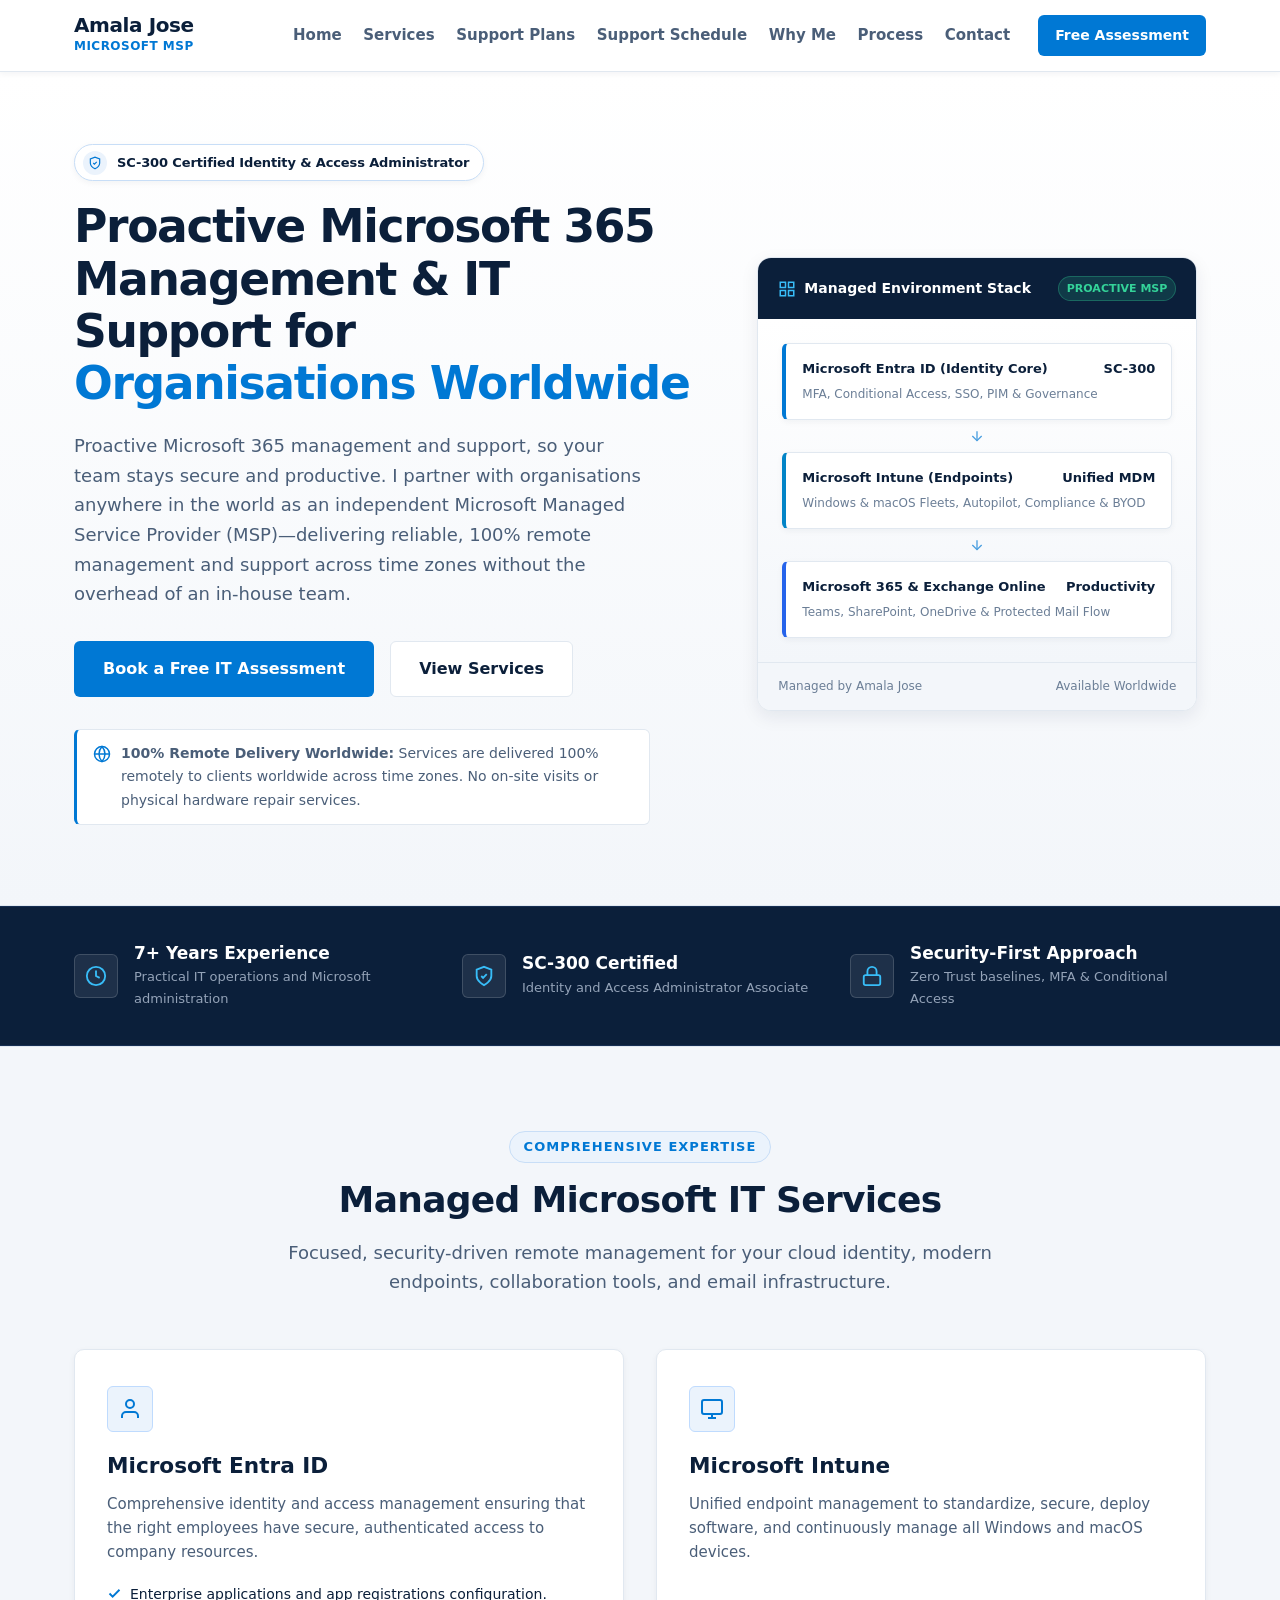
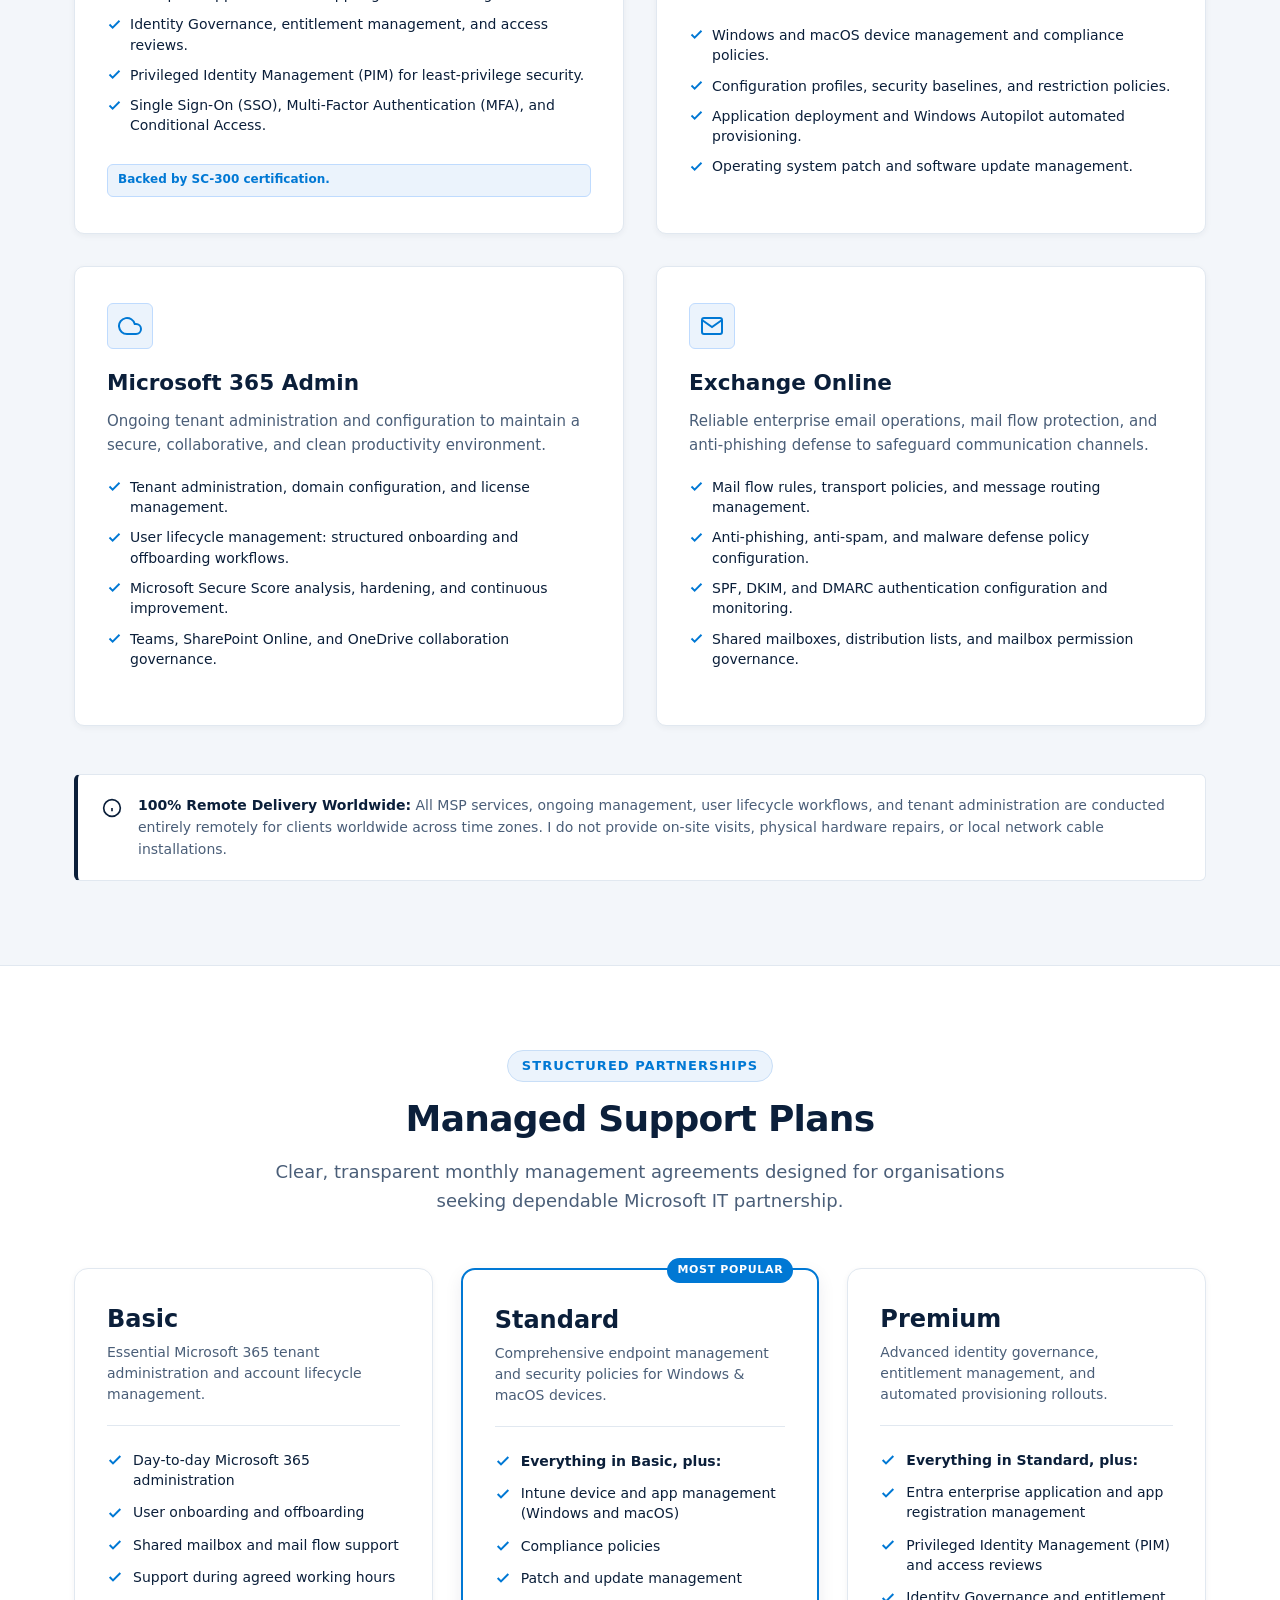
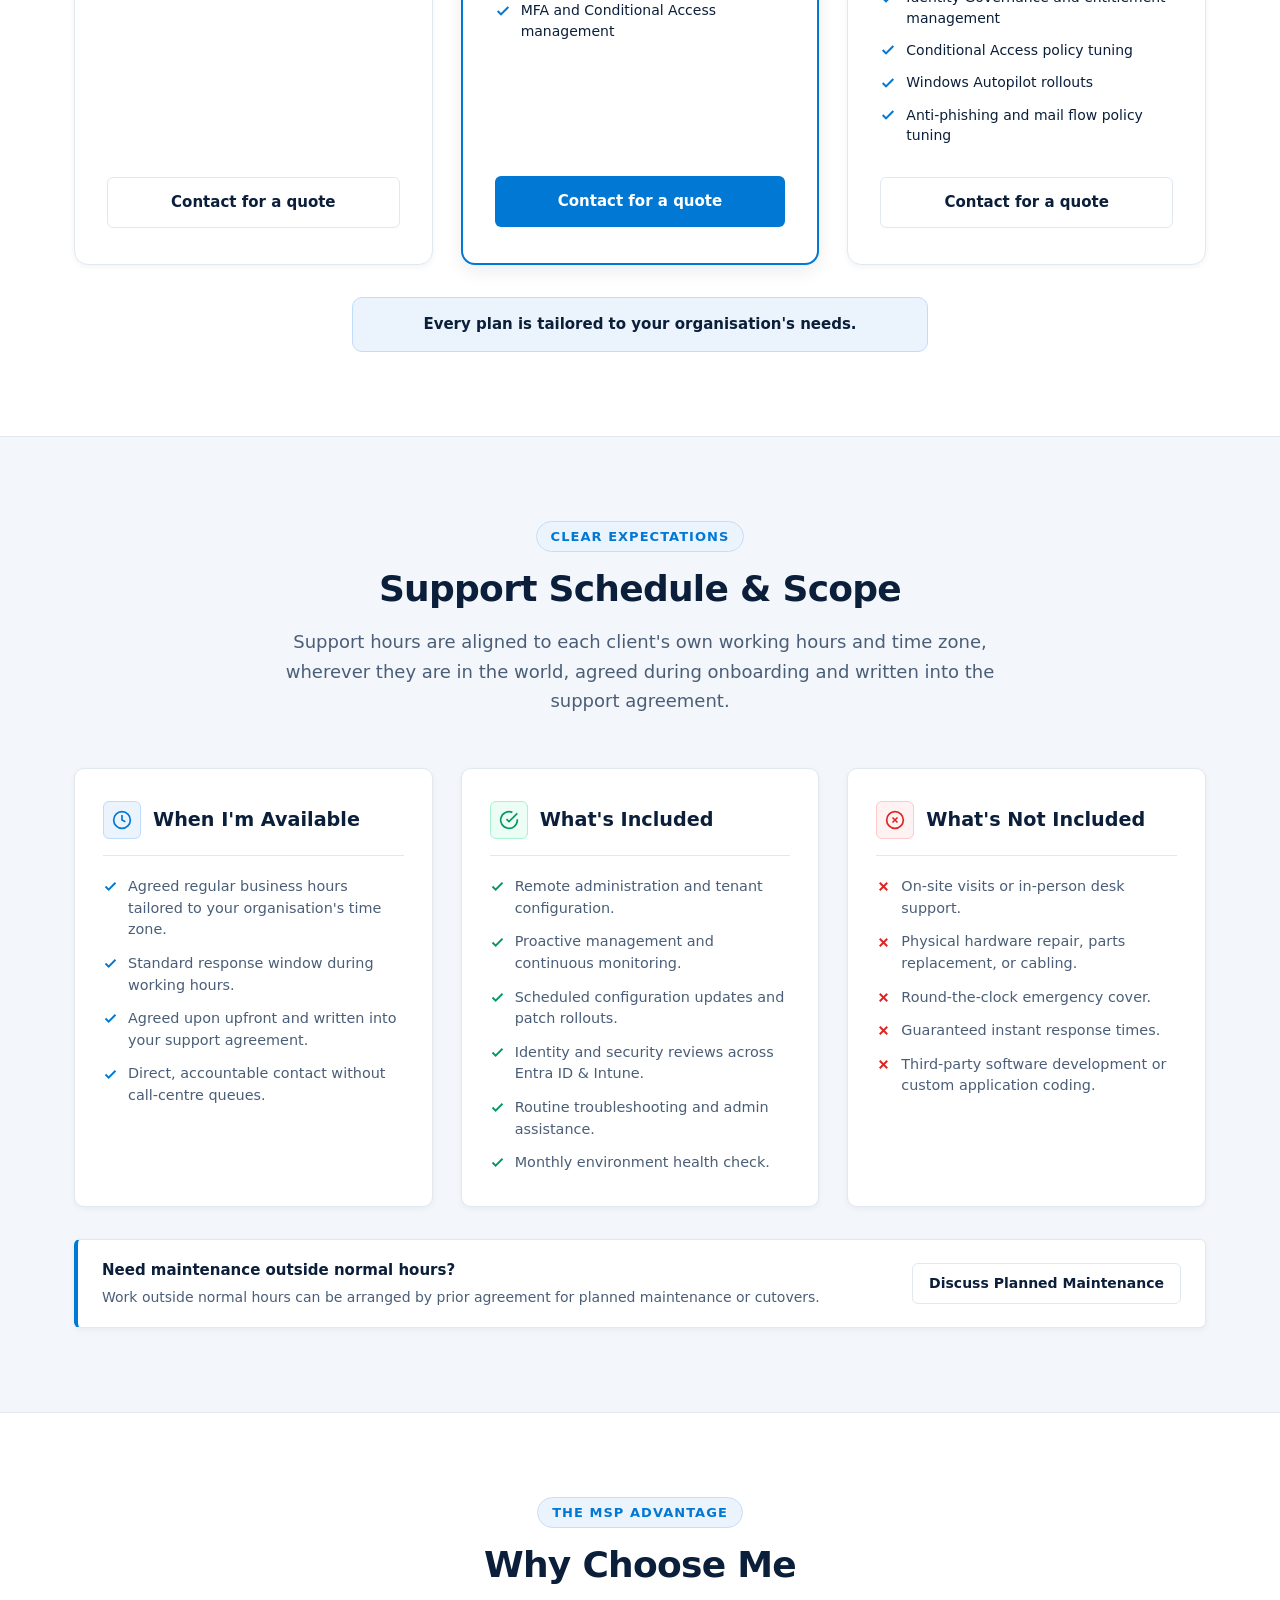
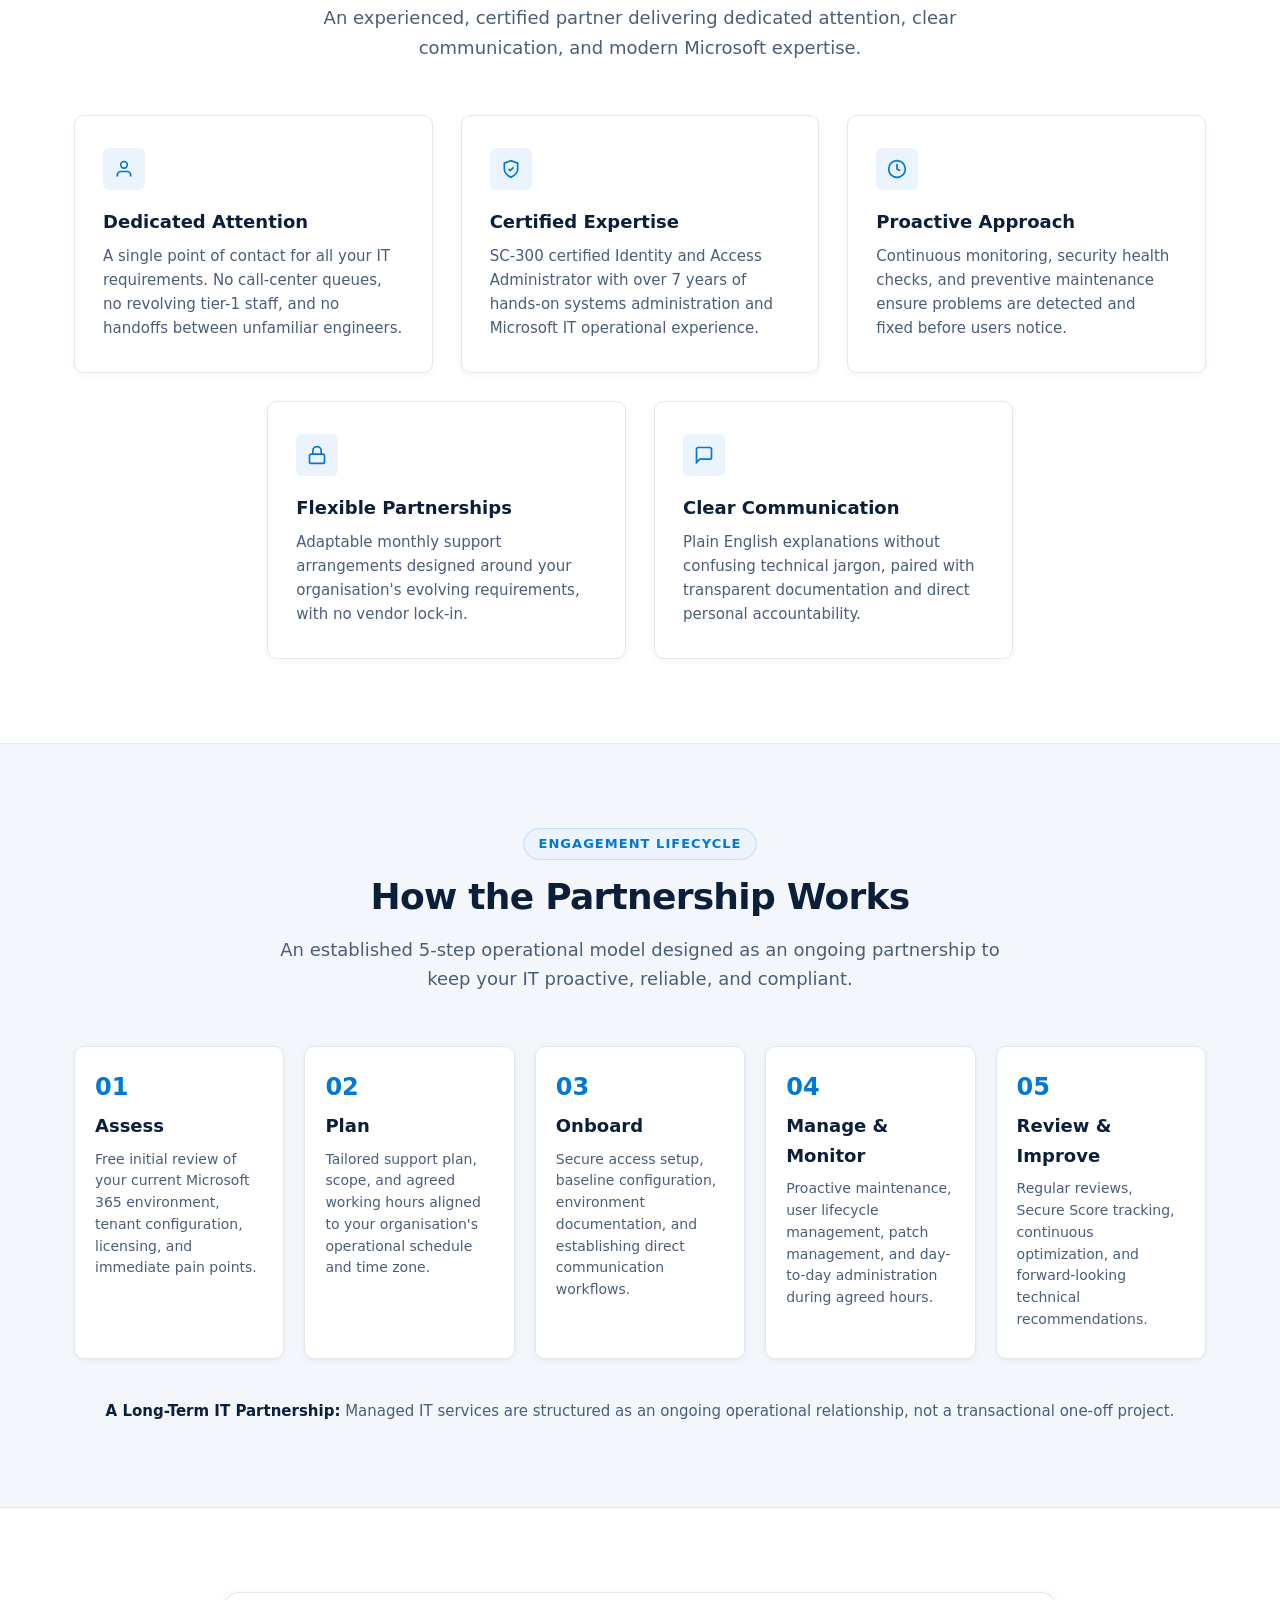
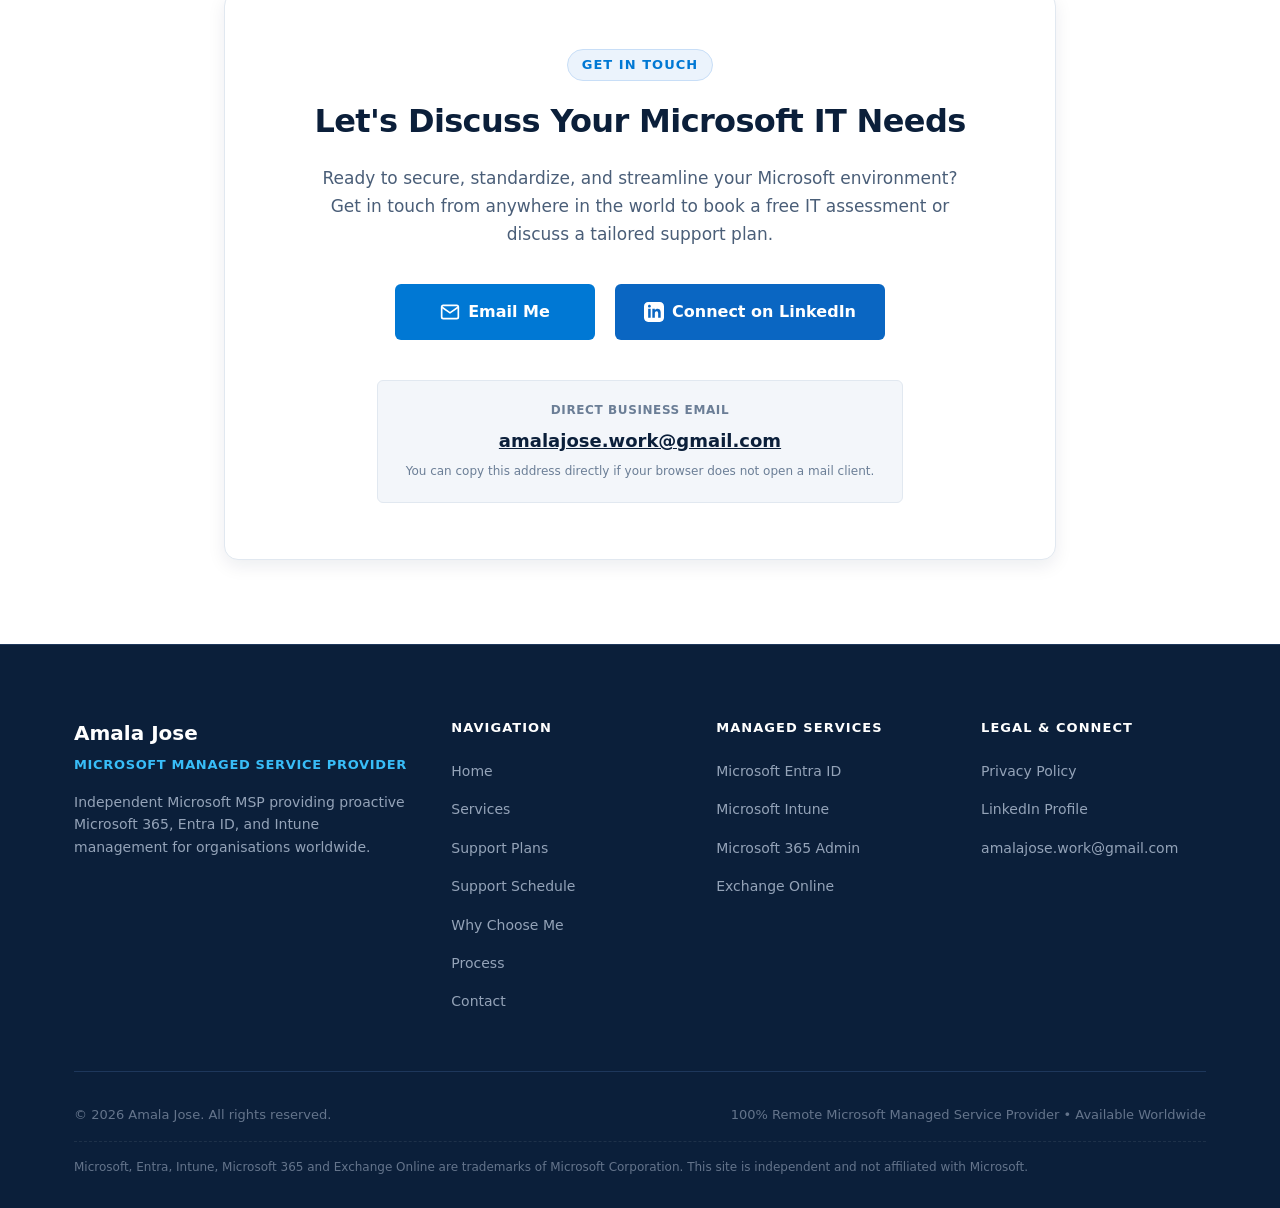
==== commit 6d9e1d70: "Add files via upload" ====
--- a/index.html
+++ b/index.html
@@ -6,14 +6,14 @@
   <title>Amala Jose | Microsoft Managed Service Provider: Entra ID, Intune, Microsoft 365 &amp; Exchange Online</title>
   
   <!-- SEO Meta Tags -->
-  <meta name="description" content="Amala Jose is an independent Microsoft Managed Service Provider (MSP) delivering proactive Microsoft 365 management, Entra ID identity security, Intune endpoint management, and remote IT support for small and medium businesses.">
-  <meta name="keywords" content="Microsoft Managed Service Provider, Microsoft MSP, Microsoft Intune, Microsoft Entra ID, Microsoft 365, Exchange Online, SC-300, Endpoint Management, Cloud Security, Remote MSP">
+  <meta name="description" content="Amala Jose is an independent Microsoft Managed Service Provider (MSP) delivering proactive Microsoft 365 management, Entra ID identity security, Intune endpoint management, and remote IT support for organisations worldwide.">
+  <meta name="keywords" content="Microsoft Managed Service Provider, Microsoft MSP, Microsoft Intune, Microsoft Entra ID, Microsoft 365, Exchange Online, SC-300, Endpoint Management, Cloud Security, Remote MSP, Worldwide IT Support">
   <meta name="author" content="Amala Jose">
   <meta name="robots" content="index, follow">
 
   <!-- Open Graph Meta Tags for Social Sharing -->
   <meta property="og:title" content="Amala Jose | Microsoft Managed Service Provider: Entra ID, Intune, Microsoft 365 &amp; Exchange Online">
-  <meta property="og:description" content="Proactive Microsoft 365 management and support, so your team stays secure and productive. 100% remote MSP for growing businesses and startups.">
+  <meta property="og:description" content="Proactive Microsoft 365 management and support, so your team stays secure and productive. 100% remote MSP available to organisations worldwide across time zones.">
   <meta property="og:type" content="website">
   <meta property="og:url" content="https://amalajosele.github.io/">
 
@@ -81,11 +81,11 @@
           </div>
 
           <h1 id="hero-title" class="hero-title">
-            Proactive Microsoft 365 Management &amp; IT Support for <span class="highlight">Growing Businesses</span>
+            Proactive Microsoft 365 Management &amp; IT Support for <span class="highlight">Organisations Worldwide</span>
           </h1>
 
           <p class="hero-subtext">
-            Proactive Microsoft 365 management and support, so your team stays secure and productive. I partner with small and medium businesses and startups as an independent Microsoft Managed Service Provider (MSP)—delivering reliable, security-focused IT without the overhead of an in-house team.
+            Proactive Microsoft 365 management and support, so your team stays secure and productive. I partner with organisations anywhere in the world as an independent Microsoft Managed Service Provider (MSP)—delivering reliable, 100% remote management and support across time zones without the overhead of an in-house team.
           </p>
 
           <div class="hero-actions">
@@ -93,7 +93,7 @@
             <a href="#services" class="btn btn-secondary btn-lg">View Services</a>
           </div>
 
-          <!-- Clear 100% Remote Delivery Notice -->
+          <!-- Clear 100% Remote Delivery Worldwide Notice -->
           <div class="hero-remote-notice">
             <svg viewBox="0 0 24 24" fill="none" stroke="currentColor" stroke-width="2" aria-hidden="true">
               <circle cx="12" cy="12" r="10"/>
@@ -101,7 +101,7 @@
               <path d="M12 2a15.3 15.3 0 0 1 4 10 15.3 15.3 0 0 1-4 10 15.3 15.3 0 0 1-4-10 15.3 15.3 0 0 1 4-10z"/>
             </svg>
             <div>
-              <strong>100% Remote Service Delivery:</strong> All configuration, administration, onboarding, and ongoing support are delivered remotely. No on-site visits or physical hardware repair services.
+              <strong>100% Remote Delivery Worldwide:</strong> Services are delivered 100% remotely to clients worldwide across time zones. No on-site visits or physical hardware repair services.
             </div>
           </div>
         </div>
@@ -158,7 +158,7 @@
 
             <div class="topology-footer">
               <span>Managed by Amala Jose</span>
-              <span>Dedicated Point of Contact</span>
+              <span>Available Worldwide</span>
             </div>
           </div>
         </div>
@@ -166,12 +166,13 @@
     </section>
 
     <!-- ==========================================================================
-         SECTION 3: Credentials Strip
+         SECTION 3: Credentials Strip (Exactly 4 Items)
          ========================================================================== -->
     <section class="credentials-strip" aria-label="Key Credentials">
       <div class="container">
         <div class="credentials-grid">
           
+          <!-- Item 1: 7+ Years Experience -->
           <div class="credential-item">
             <div class="credential-icon" aria-hidden="true">
               <svg viewBox="0 0 24 24" fill="none" stroke="currentColor" stroke-width="2">
@@ -185,6 +186,7 @@
             </div>
           </div>
 
+          <!-- Item 2: SC-300 Certified -->
           <div class="credential-item">
             <div class="credential-icon" aria-hidden="true">
               <svg viewBox="0 0 24 24" fill="none" stroke="currentColor" stroke-width="2">
@@ -198,6 +200,7 @@
             </div>
           </div>
 
+          <!-- Item 3: Security-First Approach -->
           <div class="credential-item">
             <div class="credential-icon" aria-hidden="true">
               <svg viewBox="0 0 24 24" fill="none" stroke="currentColor" stroke-width="2">
@@ -274,55 +277,55 @@
             </div>
             <h3 class="service-title">Microsoft Intune</h3>
             <p class="service-desc">
-              Unified endpoint management to standardize, secure, deploy software, and continuously monitor all Windows and macOS devices.
+              Unified endpoint management to standardize, secure, deploy software, and continuously manage all Windows and macOS devices.
             </p>
             <ul class="service-capabilities">
               <li class="capability-item">
                 <svg viewBox="0 0 24 24" fill="none" stroke="currentColor" stroke-width="3" aria-hidden="true"><polyline points="20 6 9 17 4 12"/></svg>
-                <span>Windows and macOS device enrollment and compliance policies.</span>
-              </li>
-              <li class="capability-item">
-                <svg viewBox="0 0 24 24" fill="none" stroke="currentColor" stroke-width="3" aria-hidden="true"><polyline points="20 6 9 17 4 12"/></svg>
-                <span>Application deployment and Windows Autopilot provisioning.</span>
-              </li>
-              <li class="capability-item">
-                <svg viewBox="0 0 24 24" fill="none" stroke="currentColor" stroke-width="3" aria-hidden="true"><polyline points="20 6 9 17 4 12"/></svg>
-                <span>BYOD security policies and mobile application protection.</span>
-              </li>
-              <li class="capability-item">
-                <svg viewBox="0 0 24 24" fill="none" stroke="currentColor" stroke-width="3" aria-hidden="true"><polyline points="20 6 9 17 4 12"/></svg>
-                <span>Automated operating system patch and update management.</span>
+                <span>Windows and macOS device management and compliance policies.</span>
+              </li>
+              <li class="capability-item">
+                <svg viewBox="0 0 24 24" fill="none" stroke="currentColor" stroke-width="3" aria-hidden="true"><polyline points="20 6 9 17 4 12"/></svg>
+                <span>Configuration profiles, security baselines, and restriction policies.</span>
+              </li>
+              <li class="capability-item">
+                <svg viewBox="0 0 24 24" fill="none" stroke="currentColor" stroke-width="3" aria-hidden="true"><polyline points="20 6 9 17 4 12"/></svg>
+                <span>Application deployment and Windows Autopilot automated provisioning.</span>
+              </li>
+              <li class="capability-item">
+                <svg viewBox="0 0 24 24" fill="none" stroke="currentColor" stroke-width="3" aria-hidden="true"><polyline points="20 6 9 17 4 12"/></svg>
+                <span>Operating system patch and software update management.</span>
               </li>
             </ul>
           </article>
 
-          <!-- Card 3: Microsoft 365 (Office 365) -->
+          <!-- Card 3: Microsoft 365 Admin -->
           <article class="service-card">
             <div class="service-icon-box" aria-hidden="true">
               <svg viewBox="0 0 24 24" fill="none" stroke="currentColor" stroke-width="2">
                 <path d="M18 10h-1.26A8 8 0 1 0 9 20h9a5 5 0 0 0 0-10z"/>
               </svg>
             </div>
-            <h3 class="service-title">Microsoft 365 (Office 365)</h3>
+            <h3 class="service-title">Microsoft 365 Admin</h3>
             <p class="service-desc">
               Ongoing tenant administration and configuration to maintain a secure, collaborative, and clean productivity environment.
             </p>
             <ul class="service-capabilities">
               <li class="capability-item">
                 <svg viewBox="0 0 24 24" fill="none" stroke="currentColor" stroke-width="3" aria-hidden="true"><polyline points="20 6 9 17 4 12"/></svg>
-                <span>Tenant setup, domain configuration, and license administration.</span>
-              </li>
-              <li class="capability-item">
-                <svg viewBox="0 0 24 24" fill="none" stroke="currentColor" stroke-width="3" aria-hidden="true"><polyline points="20 6 9 17 4 12"/></svg>
-                <span>Microsoft Teams collaboration governance and security settings.</span>
-              </li>
-              <li class="capability-item">
-                <svg viewBox="0 0 24 24" fill="none" stroke="currentColor" stroke-width="3" aria-hidden="true"><polyline points="20 6 9 17 4 12"/></svg>
-                <span>SharePoint Online architecture and OneDrive permissions management.</span>
-              </li>
-              <li class="capability-item">
-                <svg viewBox="0 0 24 24" fill="none" stroke="currentColor" stroke-width="3" aria-hidden="true"><polyline points="20 6 9 17 4 12"/></svg>
-                <span>Structured, repeatable user onboarding and offboarding workflows.</span>
+                <span>Tenant administration, domain configuration, and license management.</span>
+              </li>
+              <li class="capability-item">
+                <svg viewBox="0 0 24 24" fill="none" stroke="currentColor" stroke-width="3" aria-hidden="true"><polyline points="20 6 9 17 4 12"/></svg>
+                <span>User lifecycle management: structured onboarding and offboarding workflows.</span>
+              </li>
+              <li class="capability-item">
+                <svg viewBox="0 0 24 24" fill="none" stroke="currentColor" stroke-width="3" aria-hidden="true"><polyline points="20 6 9 17 4 12"/></svg>
+                <span>Microsoft Secure Score analysis, hardening, and continuous improvement.</span>
+              </li>
+              <li class="capability-item">
+                <svg viewBox="0 0 24 24" fill="none" stroke="currentColor" stroke-width="3" aria-hidden="true"><polyline points="20 6 9 17 4 12"/></svg>
+                <span>Teams, SharePoint Online, and OneDrive collaboration governance.</span>
               </li>
             </ul>
           </article>
@@ -342,26 +345,26 @@
             <ul class="service-capabilities">
               <li class="capability-item">
                 <svg viewBox="0 0 24 24" fill="none" stroke="currentColor" stroke-width="3" aria-hidden="true"><polyline points="20 6 9 17 4 12"/></svg>
-                <span>Mail flow routing, SPF, DKIM, and DMARC record management.</span>
-              </li>
-              <li class="capability-item">
-                <svg viewBox="0 0 24 24" fill="none" stroke="currentColor" stroke-width="3" aria-hidden="true"><polyline points="20 6 9 17 4 12"/></svg>
-                <span>Spam, malware, and anti-phishing protection policies.</span>
-              </li>
-              <li class="capability-item">
-                <svg viewBox="0 0 24 24" fill="none" stroke="currentColor" stroke-width="3" aria-hidden="true"><polyline points="20 6 9 17 4 12"/></svg>
-                <span>Shared mailboxes, aliases, and distribution list governance.</span>
-              </li>
-              <li class="capability-item">
-                <svg viewBox="0 0 24 24" fill="none" stroke="currentColor" stroke-width="3" aria-hidden="true"><polyline points="20 6 9 17 4 12"/></svg>
-                <span>Email delivery issue investigation and hygiene maintenance.</span>
+                <span>Mail flow rules, transport policies, and message routing management.</span>
+              </li>
+              <li class="capability-item">
+                <svg viewBox="0 0 24 24" fill="none" stroke="currentColor" stroke-width="3" aria-hidden="true"><polyline points="20 6 9 17 4 12"/></svg>
+                <span>Anti-phishing, anti-spam, and malware defense policy configuration.</span>
+              </li>
+              <li class="capability-item">
+                <svg viewBox="0 0 24 24" fill="none" stroke="currentColor" stroke-width="3" aria-hidden="true"><polyline points="20 6 9 17 4 12"/></svg>
+                <span>SPF, DKIM, and DMARC authentication configuration and monitoring.</span>
+              </li>
+              <li class="capability-item">
+                <svg viewBox="0 0 24 24" fill="none" stroke="currentColor" stroke-width="3" aria-hidden="true"><polyline points="20 6 9 17 4 12"/></svg>
+                <span>Shared mailboxes, distribution lists, and mailbox permission governance.</span>
               </li>
             </ul>
           </article>
 
         </div>
 
-        <!-- 100% Remote Delivery Policy Banner -->
+        <!-- 100% Remote Delivery Worldwide Policy Banner -->
         <div class="remote-policy-banner">
           <div class="policy-icon" aria-hidden="true">
             <svg viewBox="0 0 24 24" fill="none" stroke="currentColor" stroke-width="2">
@@ -371,7 +374,7 @@
             </svg>
           </div>
           <div class="policy-text">
-            <strong>100% Remote Delivery:</strong> All MSP services, ongoing management, user lifecycle workflows, and tenant administration are conducted entirely remotely. I do not provide on-site visits, physical hardware repairs, or local network cable installations.
+            <strong>100% Remote Delivery Worldwide:</strong> All MSP services, ongoing management, user lifecycle workflows, and tenant administration are conducted entirely remotely for clients worldwide across time zones. I do not provide on-site visits, physical hardware repairs, or local network cable installations.
           </div>
         </div>
 
@@ -387,7 +390,7 @@
           <span class="section-eyebrow">Structured Partnerships</span>
           <h2 id="plans-heading" class="section-title">Managed Support Plans</h2>
           <p class="section-subtitle">
-            Clear, transparent monthly management agreements designed for small and medium businesses.
+            Clear, transparent monthly management agreements designed for organisations seeking dependable Microsoft IT partnership.
           </p>
         </header>
 
@@ -397,7 +400,7 @@
           <div class="plan-card">
             <div class="plan-header">
               <h3 class="plan-title">Basic</h3>
-              <p class="plan-desc">Essential Microsoft 365 tenant administration and account lifecycle management for small teams.</p>
+              <p class="plan-desc">Essential Microsoft 365 tenant administration and account lifecycle management.</p>
             </div>
             <ul class="plan-features-list">
               <li class="plan-feature-item">
@@ -427,7 +430,7 @@
             <div class="plan-ribbon">Most Popular</div>
             <div class="plan-header">
               <h3 class="plan-title">Standard</h3>
-              <p class="plan-desc">Comprehensive endpoint management and security for growing teams with Windows &amp; macOS devices.</p>
+              <p class="plan-desc">Comprehensive endpoint management and security policies for Windows &amp; macOS devices.</p>
             </div>
             <ul class="plan-features-list">
               <li class="plan-feature-item">
@@ -436,11 +439,11 @@
               </li>
               <li class="plan-feature-item">
                 <svg viewBox="0 0 24 24" fill="none" stroke="currentColor" stroke-width="3" aria-hidden="true"><polyline points="20 6 9 17 4 12"/></svg>
-                <span>Intune device and app management (Windows &amp; macOS)</span>
-              </li>
-              <li class="plan-feature-item">
-                <svg viewBox="0 0 24 24" fill="none" stroke="currentColor" stroke-width="3" aria-hidden="true"><polyline points="20 6 9 17 4 12"/></svg>
-                <span>Compliance policies implementation</span>
+                <span>Intune device and app management (Windows and macOS)</span>
+              </li>
+              <li class="plan-feature-item">
+                <svg viewBox="0 0 24 24" fill="none" stroke="currentColor" stroke-width="3" aria-hidden="true"><polyline points="20 6 9 17 4 12"/></svg>
+                <span>Compliance policies</span>
               </li>
               <li class="plan-feature-item">
                 <svg viewBox="0 0 24 24" fill="none" stroke="currentColor" stroke-width="3" aria-hidden="true"><polyline points="20 6 9 17 4 12"/></svg>
@@ -500,7 +503,7 @@
         </div>
 
         <div class="plans-tailored-note">
-          Every plan is tailored to your business size and needs.
+          Every plan is tailored to your organisation's needs.
         </div>
       </div>
     </section>
@@ -514,7 +517,7 @@
           <span class="section-eyebrow">Clear Expectations</span>
           <h2 id="schedule-heading" class="section-title">Support Schedule &amp; Scope</h2>
           <p class="section-subtitle">
-            Support hours are aligned to each client's own working hours and time zone, agreed during onboarding and clearly written into your support agreement.
+            Support hours are aligned to each client's own working hours and time zone, wherever they are in the world, agreed during onboarding and written into the support agreement.
           </p>
         </header>
 
@@ -537,25 +540,25 @@
                 <span class="scope-bullet scope-bullet-available" aria-hidden="true">
                   <svg viewBox="0 0 24 24" fill="none" stroke="currentColor" stroke-width="3"><polyline points="20 6 9 17 4 12"/></svg>
                 </span>
-                <span>Active during your agreed regular business hours.</span>
+                <span>Agreed regular business hours tailored to your organisation's time zone.</span>
               </li>
               <li class="scope-list-item">
                 <span class="scope-bullet scope-bullet-available" aria-hidden="true">
                   <svg viewBox="0 0 24 24" fill="none" stroke="currentColor" stroke-width="3"><polyline points="20 6 9 17 4 12"/></svg>
                 </span>
-                <span>Tailored to your team's operational time zone.</span>
+                <span>Standard response window during working hours.</span>
               </li>
               <li class="scope-list-item">
                 <span class="scope-bullet scope-bullet-available" aria-hidden="true">
                   <svg viewBox="0 0 24 24" fill="none" stroke="currentColor" stroke-width="3"><polyline points="20 6 9 17 4 12"/></svg>
                 </span>
-                <span>Agreed upon upfront and specified in your contract.</span>
+                <span>Agreed upon upfront and written into your support agreement.</span>
               </li>
               <li class="scope-list-item">
                 <span class="scope-bullet scope-bullet-available" aria-hidden="true">
                   <svg viewBox="0 0 24 24" fill="none" stroke="currentColor" stroke-width="3"><polyline points="20 6 9 17 4 12"/></svg>
                 </span>
-                <span>Direct communication without routing through call centers.</span>
+                <span>Direct, accountable contact without call-centre queues.</span>
               </li>
             </ul>
           </div>
@@ -576,25 +579,37 @@
                 <span class="scope-bullet scope-bullet-included" aria-hidden="true">
                   <svg viewBox="0 0 24 24" fill="none" stroke="currentColor" stroke-width="3"><polyline points="20 6 9 17 4 12"/></svg>
                 </span>
-                <span>The specific services outlined in your chosen plan.</span>
+                <span>Remote administration and tenant configuration.</span>
               </li>
               <li class="scope-list-item">
                 <span class="scope-bullet scope-bullet-included" aria-hidden="true">
                   <svg viewBox="0 0 24 24" fill="none" stroke="currentColor" stroke-width="3"><polyline points="20 6 9 17 4 12"/></svg>
                 </span>
-                <span>Remote Microsoft 365, Entra ID, and Intune administration.</span>
+                <span>Proactive management and continuous monitoring.</span>
               </li>
               <li class="scope-list-item">
                 <span class="scope-bullet scope-bullet-included" aria-hidden="true">
                   <svg viewBox="0 0 24 24" fill="none" stroke="currentColor" stroke-width="3"><polyline points="20 6 9 17 4 12"/></svg>
                 </span>
-                <span>User lifecycle management (onboarding and offboarding).</span>
+                <span>Scheduled configuration updates and patch rollouts.</span>
               </li>
               <li class="scope-list-item">
                 <span class="scope-bullet scope-bullet-included" aria-hidden="true">
                   <svg viewBox="0 0 24 24" fill="none" stroke="currentColor" stroke-width="3"><polyline points="20 6 9 17 4 12"/></svg>
                 </span>
-                <span>Ongoing security policy tuning and compliance updates.</span>
+                <span>Identity and security reviews across Entra ID &amp; Intune.</span>
+              </li>
+              <li class="scope-list-item">
+                <span class="scope-bullet scope-bullet-included" aria-hidden="true">
+                  <svg viewBox="0 0 24 24" fill="none" stroke="currentColor" stroke-width="3"><polyline points="20 6 9 17 4 12"/></svg>
+                </span>
+                <span>Routine troubleshooting and admin assistance.</span>
+              </li>
+              <li class="scope-list-item">
+                <span class="scope-bullet scope-bullet-included" aria-hidden="true">
+                  <svg viewBox="0 0 24 24" fill="none" stroke="currentColor" stroke-width="3"><polyline points="20 6 9 17 4 12"/></svg>
+                </span>
+                <span>Monthly environment health check.</span>
               </li>
             </ul>
           </div>
@@ -616,7 +631,7 @@
                 <span class="scope-bullet scope-bullet-not-included" aria-hidden="true">
                   <svg viewBox="0 0 24 24" fill="none" stroke="currentColor" stroke-width="3"><line x1="18" y1="6" x2="6" y2="18"/><line x1="6" y1="6" x2="18" y2="18"/></svg>
                 </span>
-                <span>On-site office visits or in-person desk visits.</span>
+                <span>On-site visits or in-person desk support.</span>
               </li>
               <li class="scope-list-item">
                 <span class="scope-bullet scope-bullet-not-included" aria-hidden="true">
@@ -628,13 +643,19 @@
                 <span class="scope-bullet scope-bullet-not-included" aria-hidden="true">
                   <svg viewBox="0 0 24 24" fill="none" stroke="currentColor" stroke-width="3"><line x1="18" y1="6" x2="6" y2="18"/><line x1="6" y1="6" x2="18" y2="18"/></svg>
                 </span>
-                <span>24/7 round-the-clock emergency cover unless separately agreed.</span>
+                <span>Round-the-clock emergency cover.</span>
               </li>
               <li class="scope-list-item">
                 <span class="scope-bullet scope-bullet-not-included" aria-hidden="true">
                   <svg viewBox="0 0 24 24" fill="none" stroke="currentColor" stroke-width="3"><line x1="18" y1="6" x2="6" y2="18"/><line x1="6" y1="6" x2="18" y2="18"/></svg>
                 </span>
-                <span>Guaranteed SLA response times or instant ticket resolution.</span>
+                <span>Guaranteed instant response times.</span>
+              </li>
+              <li class="scope-list-item">
+                <span class="scope-bullet scope-bullet-not-included" aria-hidden="true">
+                  <svg viewBox="0 0 24 24" fill="none" stroke="currentColor" stroke-width="3"><line x1="18" y1="6" x2="6" y2="18"/><line x1="6" y1="6" x2="18" y2="18"/></svg>
+                </span>
+                <span>Third-party software development or custom application coding.</span>
               </li>
             </ul>
           </div>
@@ -644,10 +665,10 @@
         <!-- Outside Normal Hours Note -->
         <div class="outside-hours-box">
           <div>
-            <div class="outside-hours-text">Need cover outside normal hours?</div>
-            <div class="outside-hours-desc">Ask me and we can discuss scheduling and arrangements tailored to your requirements.</div>
-          </div>
-          <a href="#contact" class="btn btn-secondary btn-sm">Discuss Extended Hours</a>
+            <div class="outside-hours-text">Need maintenance outside normal hours?</div>
+            <div class="outside-hours-desc">Work outside normal hours can be arranged by prior agreement for planned maintenance or cutovers.</div>
+          </div>
+          <a href="#contact" class="btn btn-secondary btn-sm">Discuss Planned Maintenance</a>
         </div>
 
       </div>
@@ -668,21 +689,35 @@
 
         <div class="why-grid">
           
-          <!-- Benefit 1 -->
+          <!-- Benefit 1: Dedicated attention -->
           <div class="why-card">
             <div class="why-icon-wrap" aria-hidden="true">
               <svg viewBox="0 0 24 24" fill="none" stroke="currentColor" stroke-width="2">
+                <path d="M20 21v-2a4 4 0 0 0-4-4H8a4 4 0 0 0-4 4v2"/>
+                <circle cx="12" cy="7" r="4"/>
+              </svg>
+            </div>
+            <h3 class="why-title">Dedicated Attention</h3>
+            <p class="why-text">
+              A single point of contact for all your IT requirements. No call-center queues, no revolving tier-1 staff, and no handoffs between unfamiliar engineers.
+            </p>
+          </div>
+
+          <!-- Benefit 2: Certified expertise -->
+          <div class="why-card">
+            <div class="why-icon-wrap" aria-hidden="true">
+              <svg viewBox="0 0 24 24" fill="none" stroke="currentColor" stroke-width="2">
                 <path d="M12 22s8-4 8-10V5l-8-3-8 3v7c0 6 8 10 8 10z"/>
                 <polyline points="9 12 11 14 15 10"/>
               </svg>
             </div>
-            <h3 class="why-title">Certified Identity and Access Expertise</h3>
+            <h3 class="why-title">Certified Expertise</h3>
             <p class="why-text">
-              Holding the Microsoft SC-300 certification demonstrates specialized technical knowledge in securing cloud identities, MFA, and Conditional Access.
-            </p>
-          </div>
-
-          <!-- Benefit 2 -->
+              SC-300 certified Identity and Access Administrator with over 7 years of hands-on systems administration and Microsoft IT operational experience.
+            </p>
+          </div>
+
+          <!-- Benefit 3: Proactive approach -->
           <div class="why-card">
             <div class="why-icon-wrap" aria-hidden="true">
               <svg viewBox="0 0 24 24" fill="none" stroke="currentColor" stroke-width="2">
@@ -690,13 +725,13 @@
                 <polyline points="12 6 12 12 16 14"/>
               </svg>
             </div>
-            <h3 class="why-title">Hands-on Microsoft Experience</h3>
+            <h3 class="why-title">Proactive Approach</h3>
             <p class="why-text">
-              Over 7 years of practical IT operations and systems administration across production Microsoft 365, Entra ID, and Intune environments.
-            </p>
-          </div>
-
-          <!-- Benefit 3 -->
+              Continuous monitoring, security health checks, and preventive maintenance ensure problems are detected and fixed before users notice.
+            </p>
+          </div>
+
+          <!-- Benefit 4: Flexible partnerships -->
           <div class="why-card">
             <div class="why-icon-wrap" aria-hidden="true">
               <svg viewBox="0 0 24 24" fill="none" stroke="currentColor" stroke-width="2">
@@ -704,47 +739,29 @@
                 <path d="M7 11V7a5 5 0 0 1 10 0v4"/>
               </svg>
             </div>
-            <h3 class="why-title">Security-First Approach</h3>
+            <h3 class="why-title">Flexible Partnerships</h3>
             <p class="why-text">
-              Every policy, endpoint setting, and collaboration rule is structured with Zero Trust principles and least-privilege security at its foundation.
-            </p>
-          </div>
-
-          <!-- Benefit 4 -->
+              Adaptable monthly support arrangements designed around your organisation's evolving requirements, with no vendor lock-in.
+            </p>
+          </div>
+
+          <!-- Benefit 5: Clear communication -->
           <div class="why-card">
             <div class="why-icon-wrap" aria-hidden="true">
               <svg viewBox="0 0 24 24" fill="none" stroke="currentColor" stroke-width="2">
-                <path d="M14 2H6a2 2 0 0 0-2 2v16a2 2 0 0 0 2 2h12a2 2 0 0 0 2-2V8z"/>
-                <polyline points="14 2 14 8 20 8"/>
-                <line x1="16" y1="13" x2="8" y2="13"/>
-                <line x1="16" y1="17" x2="8" y2="17"/>
-              </svg>
-            </div>
-            <h3 class="why-title">Clear Documentation &amp; Reporting</h3>
+                <path d="M21 15a2 2 0 0 1-2 2H7l-4 4V5a2 2 0 0 1 2-2h14a2 2 0 0 1 2 2z"/>
+              </svg>
+            </div>
+            <h3 class="why-title">Clear Communication</h3>
             <p class="why-text">
-              No black-box IT. You receive structured documentation, up-to-date configuration records, and transparent visibility into your own environment.
-            </p>
-          </div>
-
-          <!-- Benefit 5 -->
-          <div class="why-card">
-            <div class="why-icon-wrap" aria-hidden="true">
-              <svg viewBox="0 0 24 24" fill="none" stroke="currentColor" stroke-width="2">
-                <path d="M20 21v-2a4 4 0 0 0-4-4H8a4 4 0 0 0-4 4v2"/>
-                <circle cx="12" cy="7" r="4"/>
-              </svg>
-            </div>
-            <h3 class="why-title">A Single Dedicated Point of Contact</h3>
-            <p class="why-text">
-              Work directly with an experienced professional. No ticket queues, no call-center tiers, and no recurring handoffs to unfamiliar engineers.
+              Plain English explanations without confusing technical jargon, paired with transparent documentation and direct personal accountability.
             </p>
           </div>
 
         </div>
 
         <!-- 
-          TESTIMONIALS SECTION (COMMENTED OUT):
-          The website owner can uncomment and enable this section below once real, verified client testimonials are available.
+          Uncomment and populate once client approvals are received
           
           <div class="testimonials-block" style="margin-top: 3.5rem;">
             <div class="section-header">
@@ -755,7 +772,7 @@
               <div class="testimonial-card" style="background:#fff; border:1px solid #e1e8f0; border-radius:10px; padding:1.75rem;">
                 <p style="font-style:italic; margin-bottom:1rem; color:#4a5e78;">"[Client testimonial quote will go here once verified feedback is provided.]"</p>
                 <div style="font-weight:700; color:#0b1f3a;">Client Name</div>
-                <div style="font-size:0.8125rem; color:#6b7e96;">Title, Company</div>
+                <div style="font-size:0.8125rem; color:#6b7e96;">Title, Organisation</div>
               </div>
             </div>
           </div>
@@ -783,7 +800,7 @@
             <span class="step-number">01</span>
             <h3 class="step-title">Assess</h3>
             <p class="step-desc">
-              Review your current tenant setup, licensing, endpoint configuration, Secure Score, and immediate operational pain points.
+              Free initial review of your current Microsoft 365 environment, tenant configuration, licensing, and immediate pain points.
             </p>
           </div>
 
@@ -792,7 +809,7 @@
             <span class="step-number">02</span>
             <h3 class="step-title">Plan</h3>
             <p class="step-desc">
-              Define a prioritized remediation plan, establish security baselines, and outline the agreed ongoing support scope.
+              Tailored support plan, scope, and agreed working hours aligned to your organisation's operational schedule and time zone.
             </p>
           </div>
 
@@ -801,7 +818,7 @@
             <span class="step-number">03</span>
             <h3 class="step-title">Onboard</h3>
             <p class="step-desc">
-              Configure Intune policies, Entra ID access controls, document systems, and establish direct communication channels.
+              Secure access setup, baseline configuration, environment documentation, and establishing direct communication workflows.
             </p>
           </div>
 
@@ -810,7 +827,7 @@
             <span class="step-number">04</span>
             <h3 class="step-title">Manage &amp; Monitor</h3>
             <p class="step-desc">
-              Deliver day-to-day administration, patch deployment, and proactive management during your agreed business hours.
+              Proactive maintenance, user lifecycle management, patch management, and day-to-day administration during agreed hours.
             </p>
           </div>
 
@@ -819,7 +836,7 @@
             <span class="step-number">05</span>
             <h3 class="step-title">Review &amp; Improve</h3>
             <p class="step-desc">
-              Conduct periodic reviews to optimize license costs, adapt security policies, and support your evolving business objectives.
+              Regular reviews, Secure Score tracking, continuous optimization, and forward-looking technical recommendations.
             </p>
           </div>
 
@@ -842,14 +859,14 @@
           <h2 id="contact-heading" class="contact-direct-title">Let's Discuss Your Microsoft IT Needs</h2>
           
           <p class="contact-direct-subtext">
-            Ready to secure, standardize, and streamline your Microsoft environment? Get in touch directly to book a free IT assessment or discuss a tailored support plan.
+            Ready to secure, standardize, and streamline your Microsoft environment? Get in touch from anywhere in the world to book a free IT assessment or discuss a tailored support plan.
           </p>
 
           <!-- Direct Functional Buttons -->
           <div class="contact-direct-actions">
             
-            <!-- Large Email Me Button with Pre-filled Subject and Body -->
-            <a href="mailto:amalajose.work@gmail.com?subject=IT%20Assessment%20Enquiry&amp;body=Name%3A%20%0ACompany%3A%20%0ANumber%20of%20users%3A%20%0AWhat%20do%20you%20need%20help%20with%3F%20" class="btn btn-primary btn-lg">
+            <!-- Large Email Me Button with Pre-filled Subject and Body Template -->
+            <a href="mailto:amalajose.work@gmail.com?subject=IT%20Assessment%20Enquiry&amp;body=Name%3A%20%0ACompany%3A%20%0ACountry%20%2F%20time%20zone%3A%20%0ANumber%20of%20users%3A%20%0AWhat%20do%20you%20need%20help%20with%3F%20" class="btn btn-primary btn-lg">
               <svg width="20" height="20" viewBox="0 0 24 24" fill="none" stroke="currentColor" stroke-width="2" aria-hidden="true">
                 <path d="M4 4h16c1.1 0 2 .9 2 2v12c0 1.1-.9 2-2 2H4c-1.1 0-2-.9-2-2V6c0-1.1.9-2 2-2z"/>
                 <polyline points="22,6 12,13 2,6"/>
@@ -892,7 +909,7 @@
           <div class="footer-brand-name">Amala Jose</div>
           <div class="footer-brand-title">Microsoft Managed Service Provider</div>
           <p class="footer-brand-desc">
-            Independent Microsoft MSP providing proactive Microsoft 365, Entra ID, and Intune management for small and medium businesses.
+            Independent Microsoft MSP providing proactive Microsoft 365, Entra ID, and Intune management for organisations worldwide.
           </p>
         </div>
 
@@ -936,7 +953,7 @@
       <div class="footer-bottom">
         <div class="footer-bottom-main">
           <div>&copy; 2026 Amala Jose. All rights reserved.</div>
-          <div>100% Remote Microsoft Managed Service Provider</div>
+          <div>100% Remote Microsoft Managed Service Provider &bull; Available Worldwide</div>
         </div>
 
         <!-- Mandatory Trademark & Independence Disclaimer -->
--- a/style.css
+++ b/style.css
@@ -472,7 +472,7 @@
   margin-bottom: 2rem;
 }
 
-/* Remote Delivery Clear Indicator */
+/* Remote Delivery Clear Indicator (Worldwide Across Time Zones) */
 .hero-remote-notice {
   display: flex;
   align-items: flex-start;
@@ -615,7 +615,7 @@
 }
 
 /* ==========================================================================
-   Section 3: Credentials Strip
+   Section 3: Credentials Strip (Exactly 4 Items)
    ========================================================================== */
 .credentials-strip {
   background-color: var(--navy);
@@ -625,7 +625,8 @@
   border-bottom: 1px solid var(--navy-light);
 }
 
-.credentials-grid {
+.credentials-grid,
+.credentials-grid-4 {
   display: grid;
   grid-template-columns: repeat(3, 1fr);
   gap: 2rem;
@@ -635,7 +636,7 @@
 .credential-item {
   display: flex;
   align-items: center;
-  justify-content: center;
+  justify-content: flex-start;
   gap: 1rem;
   text-align: left;
 }
@@ -664,7 +665,7 @@
 }
 
 .credential-title {
-  font-size: 1.125rem;
+  font-size: 1.0625rem;
   font-weight: 700;
   color: #FFFFFF;
   line-height: 1.2;
@@ -774,7 +775,7 @@
   margin-top: 0.5rem;
 }
 
-/* Remote Delivery Policy Strip */
+/* Remote Delivery Policy Banner (Worldwide Scope) */
 .remote-policy-banner {
   background-color: #FFFFFF;
   border: 1px solid var(--border-color);
@@ -929,7 +930,7 @@
   margin-bottom: 2rem;
   box-shadow: var(--shadow-sm);
   text-align: center;
-  max-width: 50rem;
+  max-width: 52rem;
   margin-left: auto;
   margin-right: auto;
 }
@@ -1476,6 +1477,12 @@
 
   .topology-card {
     max-width: 100%;
+  }
+
+  .credentials-grid,
+  .credentials-grid-4 {
+    grid-template-columns: repeat(3, 1fr);
+    gap: 1.5rem;
   }
 
   .services-grid-4 {
@@ -1578,7 +1585,8 @@
     font-size: 2.15rem;
   }
 
-  .credentials-grid {
+  .credentials-grid,
+  .credentials-grid-4 {
     grid-template-columns: 1fr;
     gap: 1.25rem;
   }
